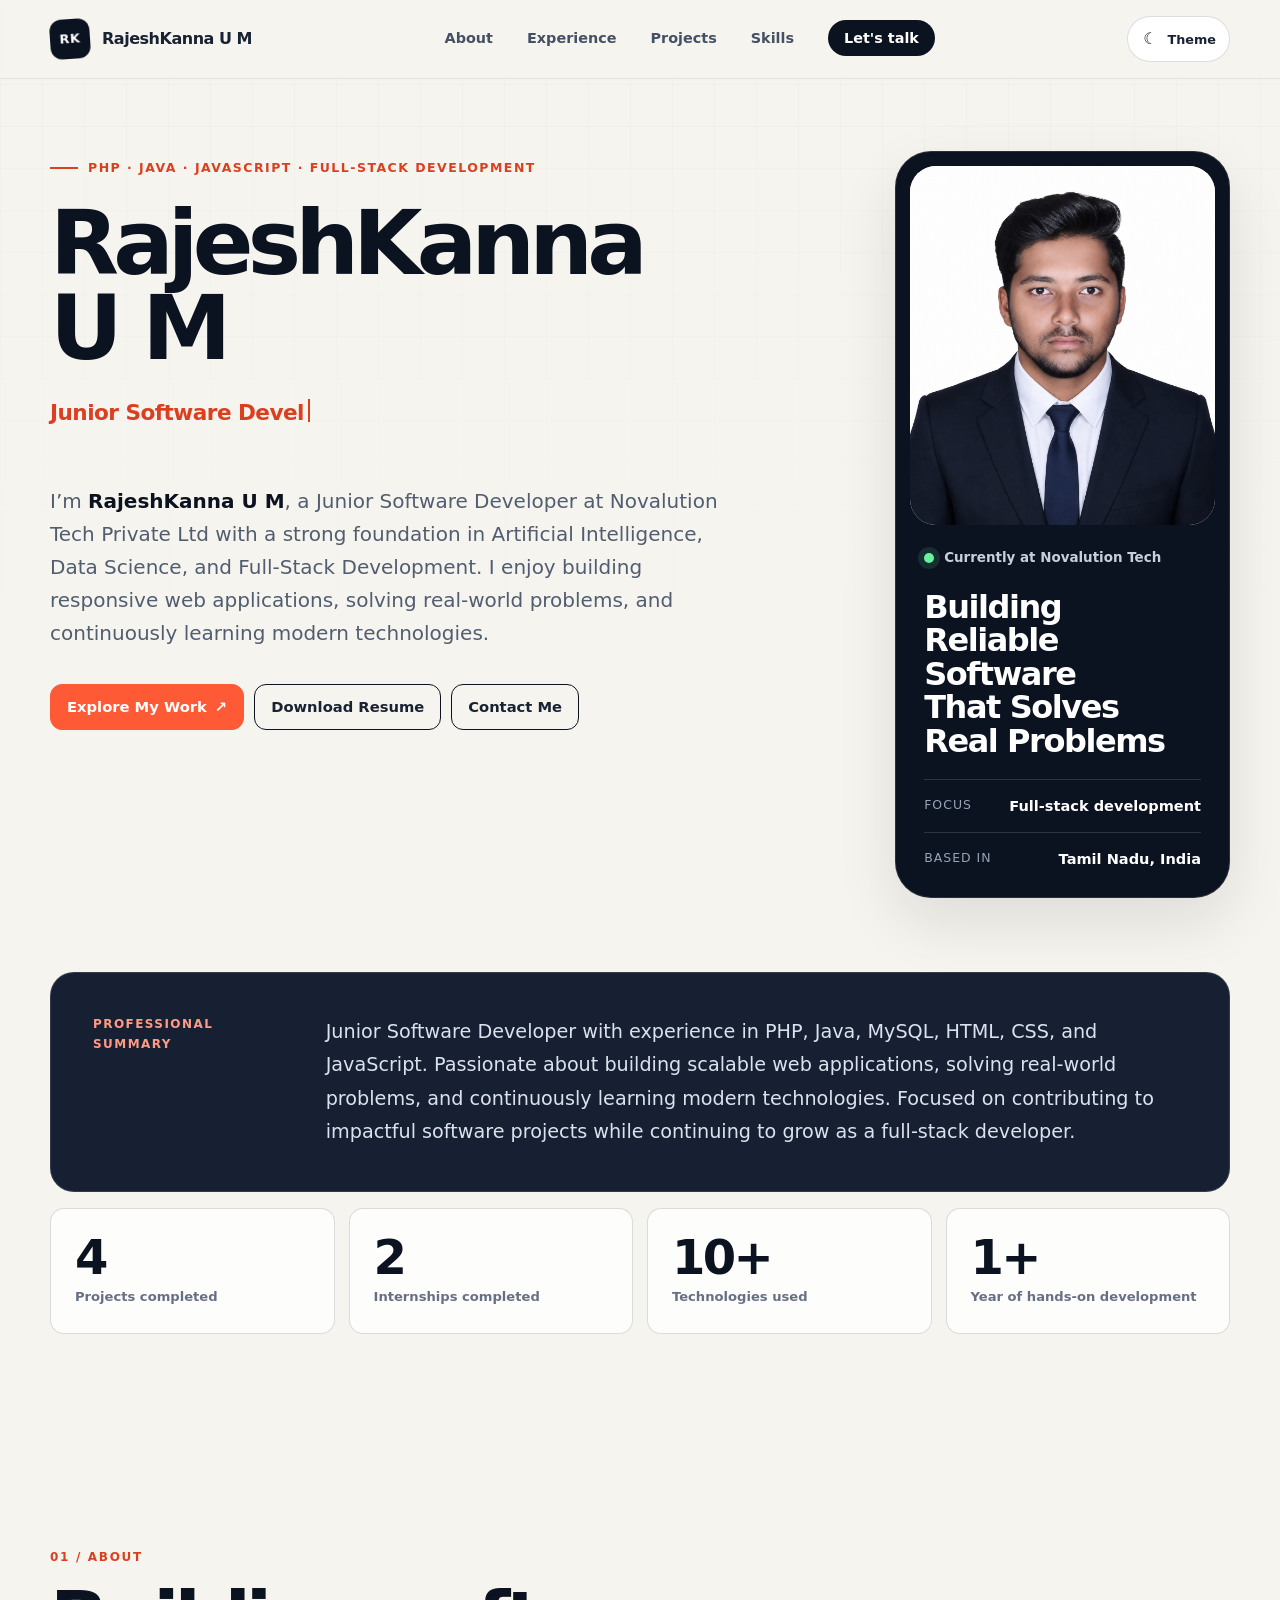
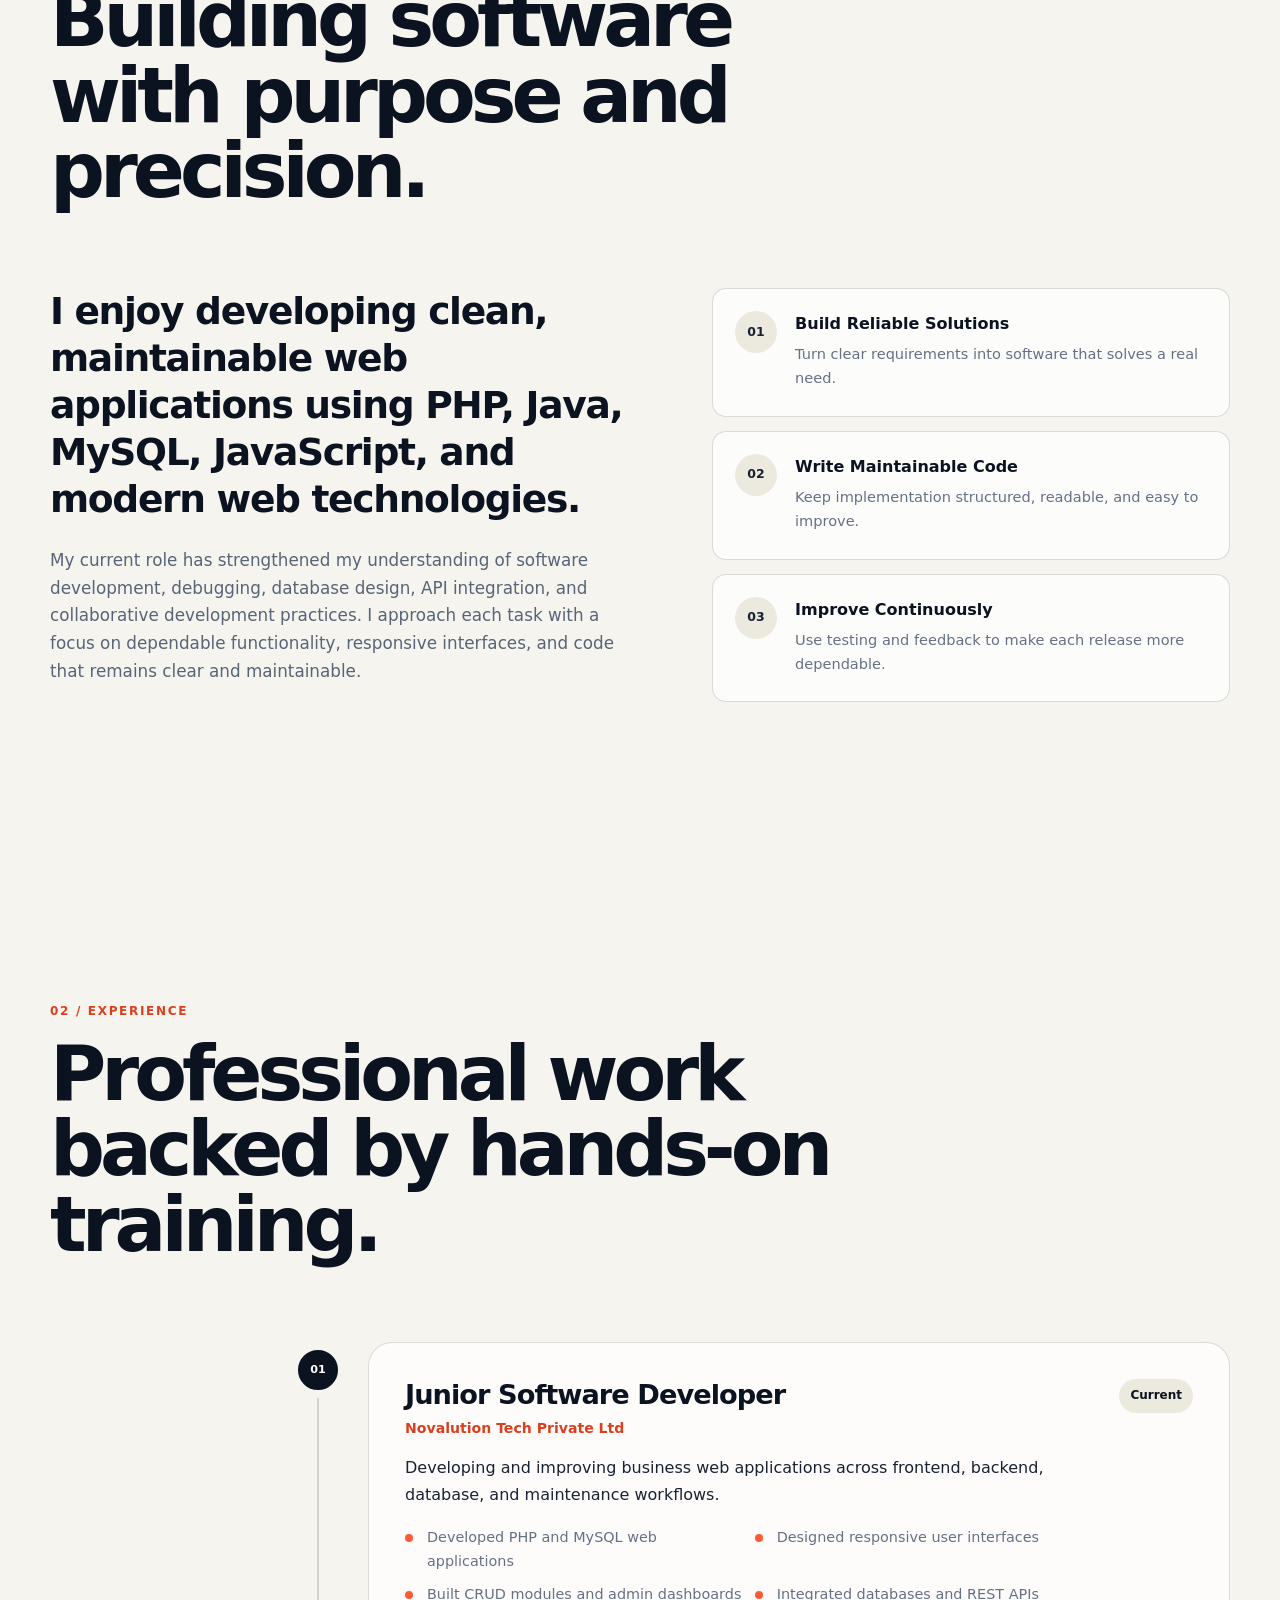
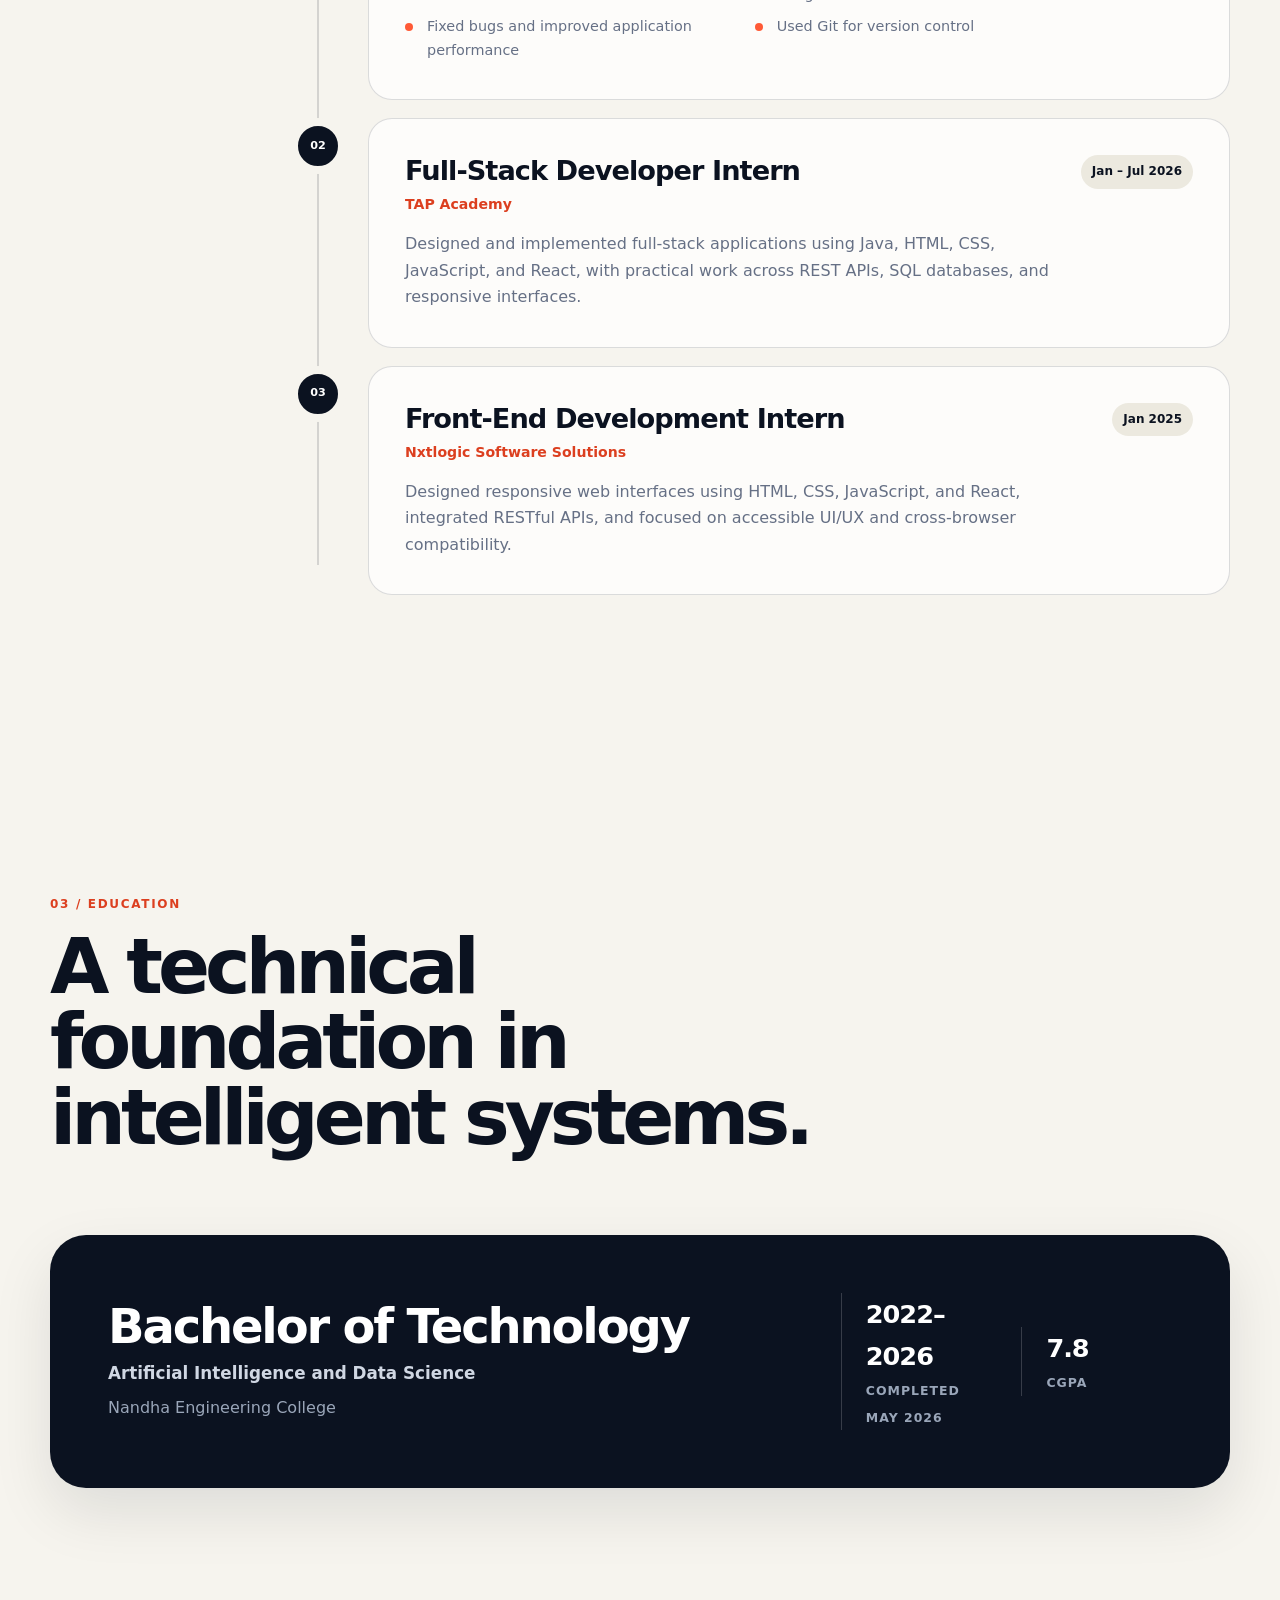
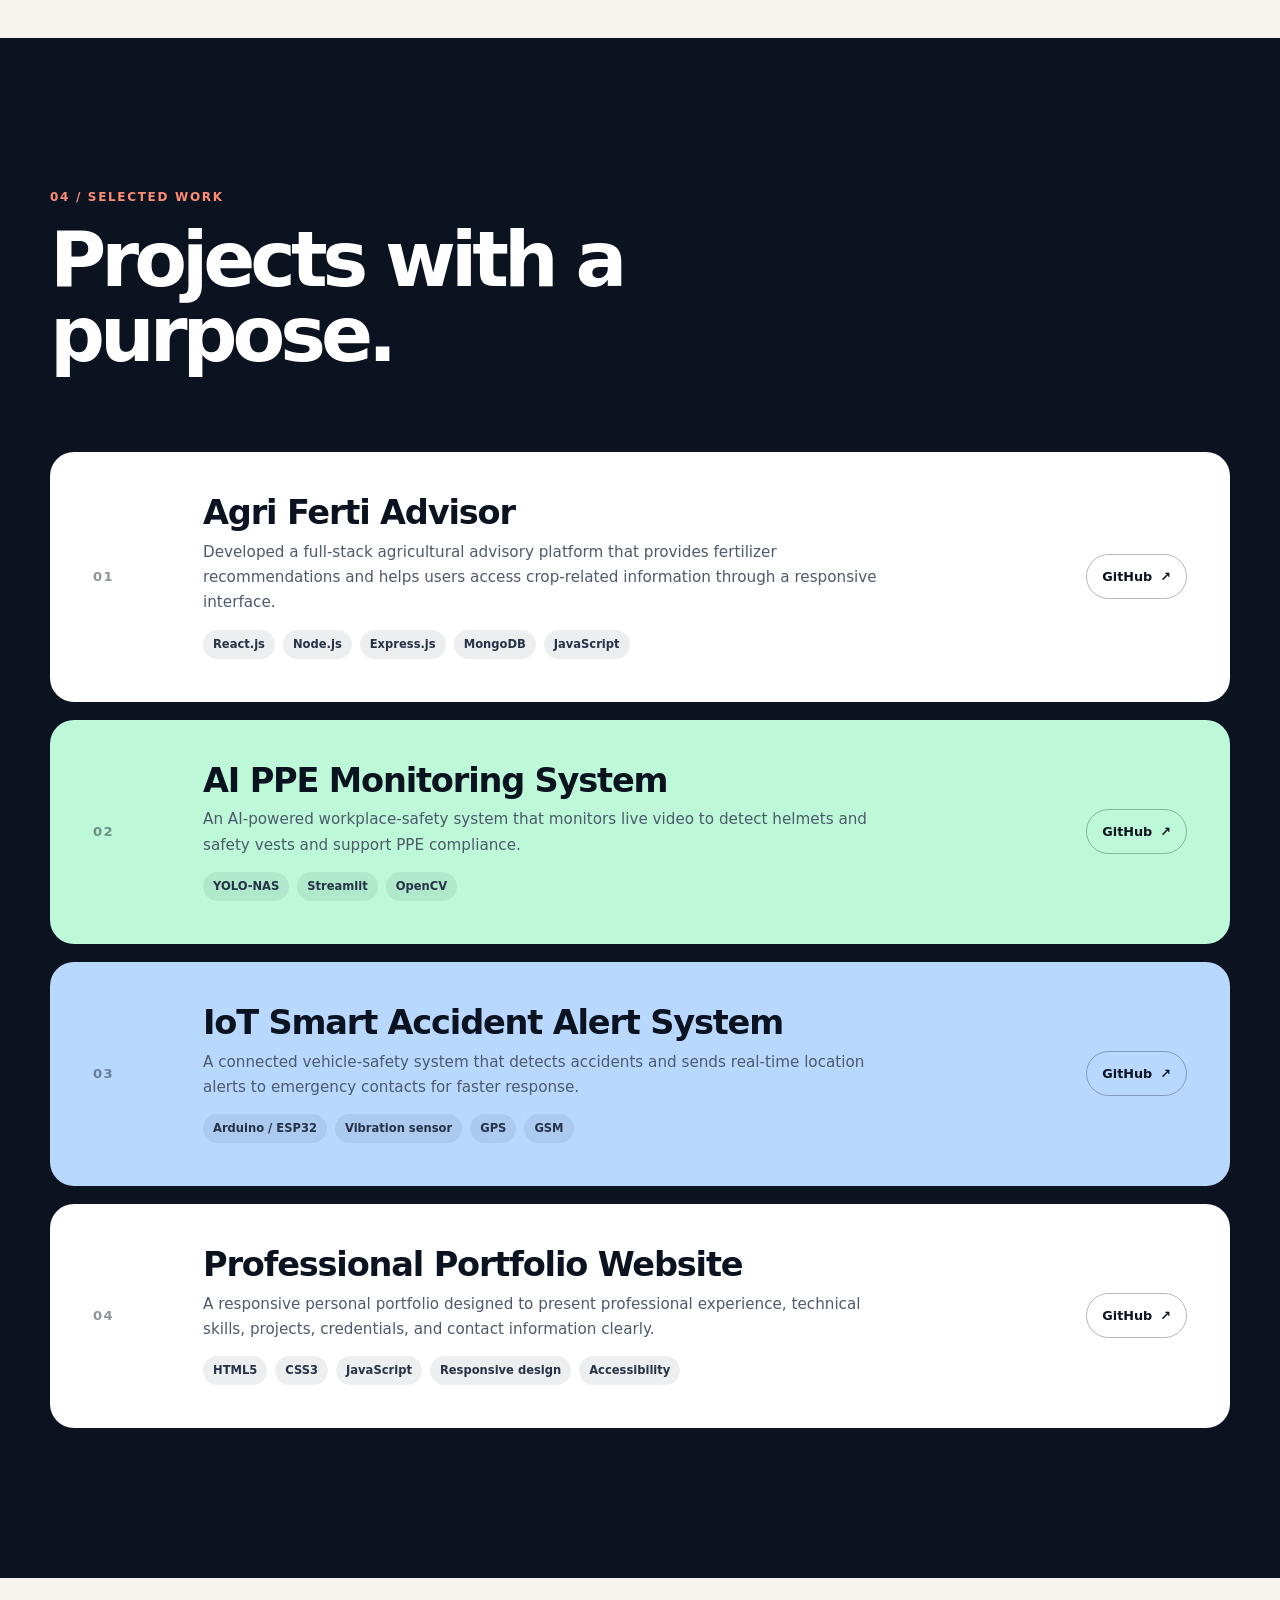
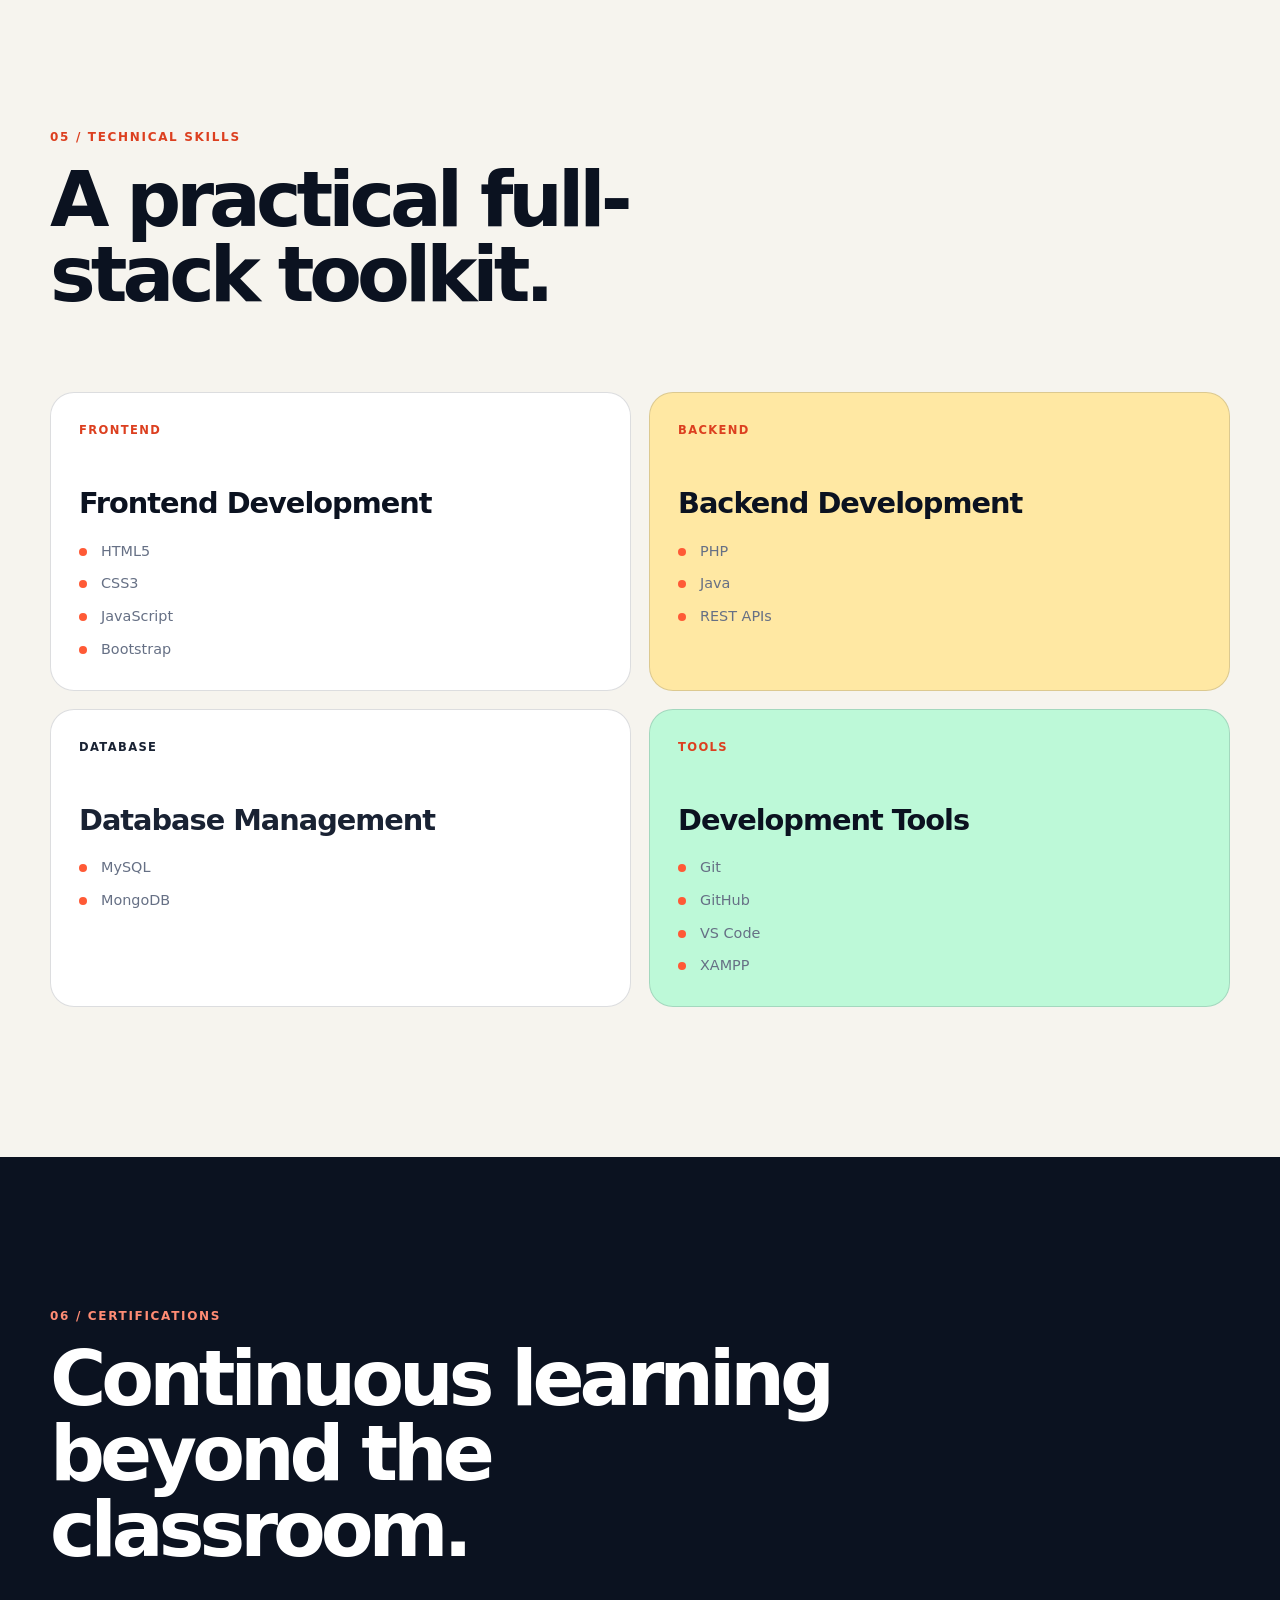
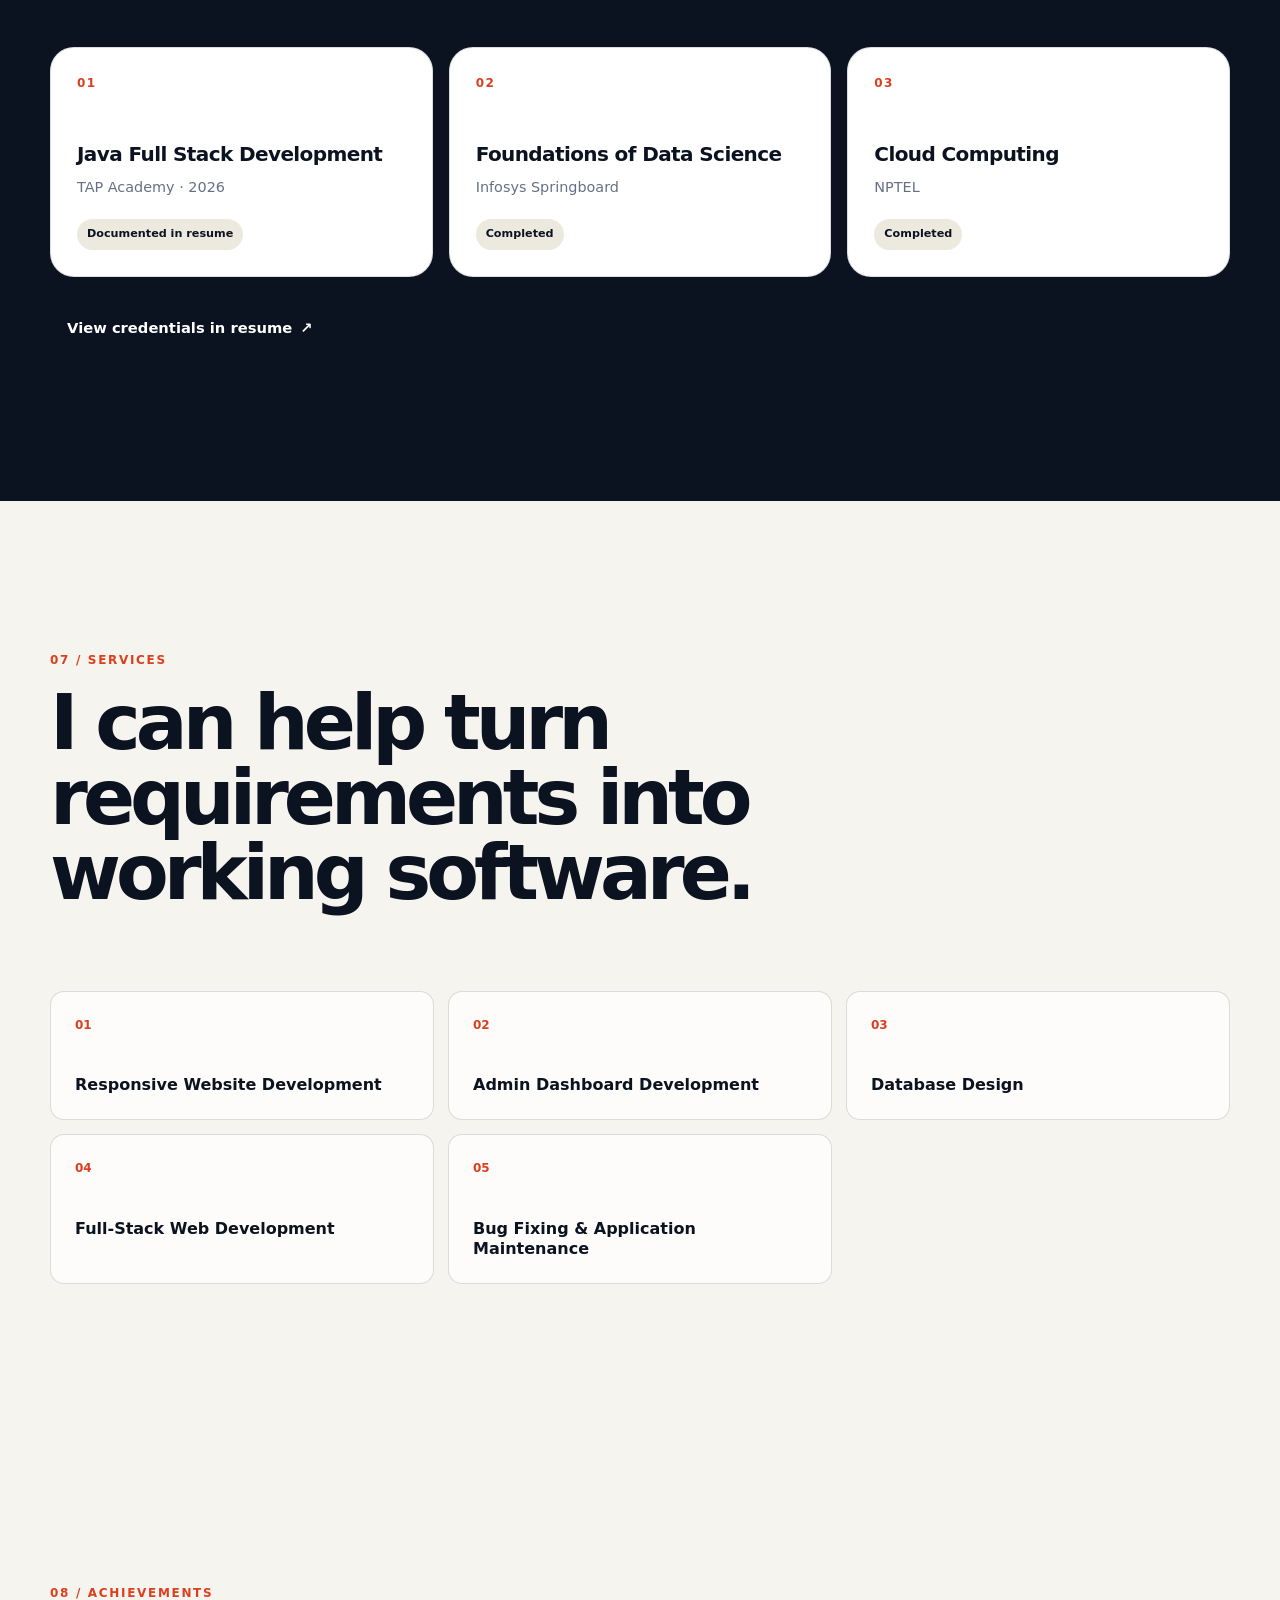
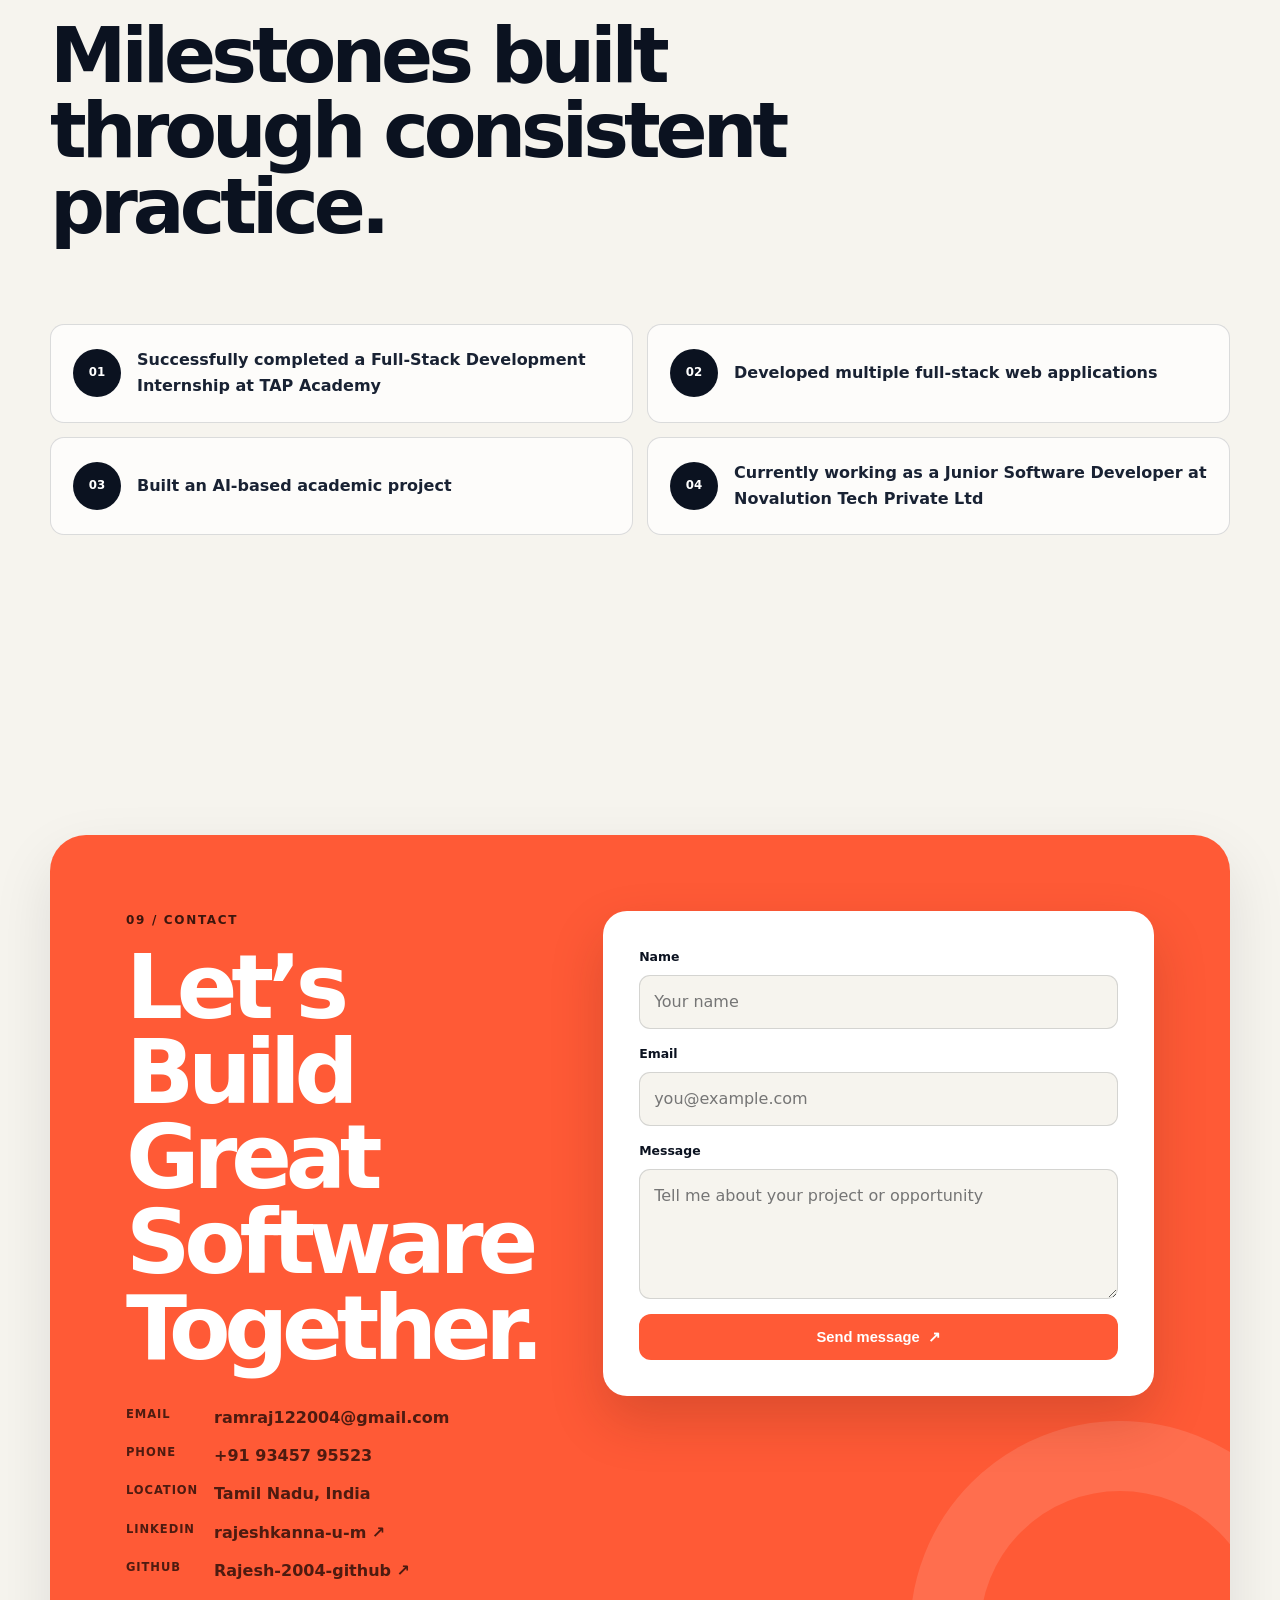
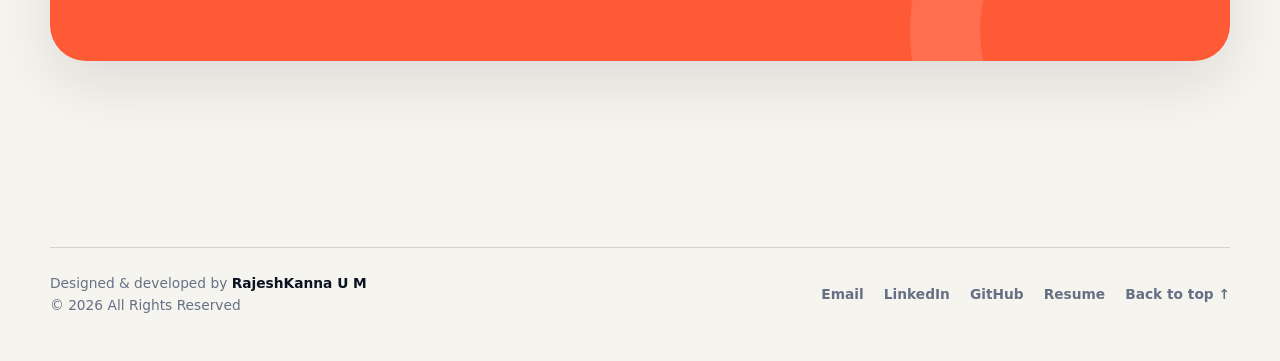
==== index.html @ 01755f33 "Initial portfolio website" ====
<!DOCTYPE html>
<html lang="en">
<head>
  <meta charset="UTF-8">
  <meta name="viewport" content="width=device-width, initial-scale=1.0">
  <meta name="description" content="Portfolio of RajeshKanna U M, a Junior Software Developer building scalable web applications with PHP, Java, MySQL, and JavaScript.">
  <meta name="theme-color" content="#0b1220">
  <meta name="author" content="RajeshKanna U M">
  <meta name="robots" content="index, follow">
  <meta name="keywords" content="RajeshKanna U M, junior software developer, Java full-stack developer, AI and Data Science, web developer, portfolio, Tamil Nadu">
  <meta property="og:type" content="website">
  <meta property="og:title" content="RajeshKanna U M | Junior Software Developer">
  <meta property="og:description" content="Junior Software Developer building scalable, reliable, and user-friendly web applications.">
  <meta property="og:locale" content="en_IN">
  <meta name="twitter:card" content="summary">
  <meta name="twitter:title" content="RajeshKanna U M | Junior Software Developer">
  <meta name="twitter:description" content="Junior Software Developer building scalable, reliable, and user-friendly web applications.">
  <title>RajeshKanna U M | Junior Software Developer</title>
  <link rel="icon" type="image/png" href="assets/profile.png">
  <script src="assets/js/theme.js"></script>
  <script type="application/ld+json">
    {
      "@context": "https://schema.org",
      "@type": "Person",
      "name": "RajeshKanna U M",
      "jobTitle": "Junior Software Developer",
      "email": "mailto:ramraj122004@gmail.com",
      "telephone": "+91-93457-95523",
      "address": {
        "@type": "PostalAddress",
        "addressRegion": "Tamil Nadu",
        "addressCountry": "IN"
      },
      "alumniOf": {
        "@type": "CollegeOrUniversity",
        "name": "Nandha Engineering College"
      },
      "worksFor": {
        "@type": "Organization",
        "name": "Novalution Tech Private Ltd"
      },
      "sameAs": [
        "https://www.linkedin.com/in/rajeshkanna-u-m",
        "https://github.com/Rajesh-2004-github"
      ],
      "knowsAbout": ["Java", "PHP", "HTML", "CSS", "JavaScript", "Bootstrap", "REST APIs", "SQL", "MySQL", "MongoDB", "Git", "Full-Stack Development"]
    }
  </script>
  <link rel="stylesheet" href="assets/css/style.css">
</head>
<body class="loading">
  <a class="skip-link" href="#main-content">Skip to main content</a>

  <div class="site-loader" id="site-loader" aria-hidden="true">
    <div class="loader-inner">
      <span class="loader-mark">RK</span>
      <span class="loader-text">Loading portfolio</span>
    </div>
  </div>

  <header class="site-header">
    <nav class="nav shell" aria-label="Primary navigation">
      <a class="brand" href="#home" aria-label="RajeshKanna U M - home">
        <span class="brand-mark" aria-hidden="true">RK</span>
        <span class="brand-name">RajeshKanna U M</span>
      </a>
      <ul class="nav-links">
        <li><a href="#about">About</a></li>
        <li><a href="#experience">Experience</a></li>
        <li><a href="#projects">Projects</a></li>
        <li><a href="#skills">Skills</a></li>
        <li><a class="nav-cta" href="#contact">Let's talk</a></li>
      </ul>
      <div class="nav-tools">
        <button class="theme-toggle" id="theme-toggle" type="button" aria-label="Switch color theme" aria-pressed="false">
          <span class="theme-icon" aria-hidden="true">☾</span>
          <span class="theme-label">Theme</span>
        </button>
        <details class="mobile-menu">
          <summary><span class="menu-icon" aria-hidden="true"></span> Menu</summary>
          <ul class="mobile-links">
            <li><a href="#about">About</a></li>
            <li><a href="#experience">Experience</a></li>
            <li><a href="#education">Education</a></li>
            <li><a href="#projects">Projects</a></li>
            <li><a href="#skills">Skills</a></li>
            <li><a href="#certifications">Certifications</a></li>
            <li><a href="#contact">Contact</a></li>
          </ul>
        </details>
      </div>
    </nav>
  </header>

  <main id="main-content">
    <section class="hero" id="home" aria-labelledby="hero-title">
      <div class="hero-grid shell reveal">
        <div>
          <p class="eyebrow">PHP · Java · JavaScript · Full-Stack Development</p>
          <h1 id="hero-title">RajeshKanna U M</h1>
          <p class="role-line" aria-label="Professional headline">
            <span id="typing-text">Junior Software Developer | Building Scalable Web Applications</span><span class="typing-cursor" aria-hidden="true"></span>
          </p>
          <p class="hero-intro">
            I’m <strong>RajeshKanna U M</strong>, a Junior Software Developer at Novalution Tech Private Ltd with a
            strong foundation in Artificial Intelligence, Data Science, and Full-Stack Development. I enjoy building
            responsive web applications, solving real-world problems, and continuously learning modern technologies.
          </p>
          <div class="button-row">
            <a class="button button-primary" href="#projects">Explore My Work <span class="arrow" aria-hidden="true">↗</span></a>
            <a class="button button-secondary" href="assets/rajeshkanna-resume.pdf" download="RajeshKanna-UM-Resume.pdf">Download Resume</a>
            <a class="button button-secondary" href="#contact">Contact Me</a>
          </div>
        </div>

        <aside class="hero-card" aria-label="Current profile summary">
          <div class="hero-photo">
            <img src="assets/profile.png" alt="Professional portrait of RajeshKanna U M" width="1128" height="1371">
          </div>
          <div class="hero-card-body">
            <div class="status"><span class="status-dot" aria-hidden="true"></span> Currently at Novalution Tech</div>
            <h2 class="hero-card-title">Building Reliable Software<br>That Solves Real Problems</h2>
            <dl class="fact-list">
              <div class="fact">
                <dt>Focus</dt>
                <dd>Full-stack development</dd>
              </div>
              <div class="fact">
                <dt>Based in</dt>
                <dd>Tamil Nadu, India</dd>
              </div>
            </dl>
          </div>
        </aside>
      </div>

      <aside class="professional-summary shell reveal" aria-label="Professional summary">
        <span class="professional-summary-label">Professional summary</span>
        <p>Junior Software Developer with experience in PHP, Java, MySQL, HTML, CSS, and JavaScript. Passionate about building scalable web applications, solving real-world problems, and continuously learning modern technologies. Focused on contributing to impactful software projects while continuing to grow as a full-stack developer.</p>
      </aside>

      <div class="stats-grid shell" aria-label="Portfolio statistics">
        <div class="stat-card reveal"><strong class="stat-value">4</strong><span class="stat-label">Projects completed</span></div>
        <div class="stat-card reveal"><strong class="stat-value">2</strong><span class="stat-label">Internships completed</span></div>
        <div class="stat-card reveal"><strong class="stat-value">10+</strong><span class="stat-label">Technologies used</span></div>
        <div class="stat-card reveal"><strong class="stat-value">1+</strong><span class="stat-label">Year of hands-on development</span></div>
      </div>
    </section>

    <section class="section reveal" id="about" aria-labelledby="about-title">
      <div class="shell">
        <div class="section-heading">
          <div>
            <p class="section-label">01 / About</p>
            <h2 class="section-title" id="about-title">Building software with purpose and precision.</h2>
          </div>
        </div>

        <div class="about-grid">
          <div>
            <p class="about-lead">I enjoy developing clean, maintainable web applications using PHP, Java, MySQL, JavaScript, and modern web technologies.</p>
            <p class="about-copy">
              My current role has strengthened my understanding of software development, debugging, database design,
              API integration, and collaborative development practices. I approach each task with a focus on dependable
              functionality, responsive interfaces, and code that remains clear and maintainable.
            </p>
          </div>

          <div class="principles" aria-label="Working principles">
            <article class="principle">
              <span class="principle-index" aria-hidden="true">01</span>
              <div>
                <h3>Build Reliable Solutions</h3>
                <p>Turn clear requirements into software that solves a real need.</p>
              </div>
            </article>
            <article class="principle">
              <span class="principle-index" aria-hidden="true">02</span>
              <div>
                <h3>Write Maintainable Code</h3>
                <p>Keep implementation structured, readable, and easy to improve.</p>
              </div>
            </article>
            <article class="principle">
              <span class="principle-index" aria-hidden="true">03</span>
              <div>
                <h3>Improve Continuously</h3>
                <p>Use testing and feedback to make each release more dependable.</p>
              </div>
            </article>
          </div>
        </div>
      </div>
    </section>

    <section class="section reveal" id="experience" aria-labelledby="experience-title">
      <div class="shell">
        <div class="section-heading">
          <div>
            <p class="section-label">02 / Experience</p>
            <h2 class="section-title" id="experience-title">Professional work backed by hands-on training.</h2>
          </div>
        </div>

        <div class="timeline">
          <article class="timeline-item">
            <span class="timeline-marker" aria-hidden="true">01</span>
            <div class="timeline-card">
              <div>
                <h3>Junior Software Developer</h3>
                <p class="timeline-place">Novalution Tech Private Ltd</p>
                <p>Developing and improving business web applications across frontend, backend, database, and maintenance workflows.</p>
                <ul class="experience-points">
                  <li>Developed PHP and MySQL web applications</li>
                  <li>Designed responsive user interfaces</li>
                  <li>Built CRUD modules and admin dashboards</li>
                  <li>Integrated databases and REST APIs</li>
                  <li>Fixed bugs and improved application performance</li>
                  <li>Used Git for version control</li>
                </ul>
              </div>
              <span class="timeline-date">Current</span>
            </div>
          </article>

          <article class="timeline-item">
            <span class="timeline-marker" aria-hidden="true">02</span>
            <div class="timeline-card">
              <div>
                <h3>Full-Stack Developer Intern</h3>
                <p class="timeline-place">TAP Academy</p>
                <p>Designed and implemented full-stack applications using Java, HTML, CSS, JavaScript, and React, with practical work across REST APIs, SQL databases, and responsive interfaces.</p>
              </div>
              <span class="timeline-date">Jan – Jul 2026</span>
            </div>
          </article>

          <article class="timeline-item">
            <span class="timeline-marker" aria-hidden="true">03</span>
            <div class="timeline-card">
              <div>
                <h3>Front-End Development Intern</h3>
                <p class="timeline-place">Nxtlogic Software Solutions</p>
                <p>Designed responsive web interfaces using HTML, CSS, JavaScript, and React, integrated RESTful APIs, and focused on accessible UI/UX and cross-browser compatibility.</p>
              </div>
              <span class="timeline-date">Jan 2025</span>
            </div>
          </article>
        </div>
      </div>
    </section>

    <section class="section reveal" id="education" aria-labelledby="education-title">
      <div class="shell">
        <div class="section-heading">
          <div>
            <p class="section-label">03 / Education</p>
            <h2 class="section-title" id="education-title">A technical foundation in intelligent systems.</h2>
          </div>
        </div>

        <article class="education-card">
          <div class="education-main">
            <h3>Bachelor of Technology</h3>
            <p class="education-field">Artificial Intelligence and Data Science</p>
            <p class="education-place">Nandha Engineering College</p>
          </div>
          <div class="education-metric">
            <strong>2022–2026</strong>
            <span>Completed May 2026</span>
          </div>
          <div class="education-metric">
            <strong>7.8</strong>
            <span>CGPA</span>
          </div>
        </article>
      </div>
    </section>

    <section class="section section-dark reveal" id="projects" aria-labelledby="projects-title">
      <div class="shell">
        <div class="section-heading">
          <div>
            <p class="section-label">04 / Selected work</p>
            <h2 class="section-title" id="projects-title">Projects with a purpose.</h2>
          </div>
        </div>

        <div class="project-list">
          <article class="project">
            <span class="project-number">01</span>
            <div class="project-content">
              <h3>Agri Ferti Advisor</h3>
              <p>Developed a full-stack agricultural advisory platform that provides fertilizer recommendations and helps users access crop-related information through a responsive interface.</p>
              <ul class="tags" aria-label="Technologies used">
                <li class="tag">React.js</li>
                <li class="tag">Node.js</li>
                <li class="tag">Express.js</li>
                <li class="tag">MongoDB</li>
                <li class="tag">JavaScript</li>
              </ul>
            </div>
            <a class="project-link" href="https://github.com/Rajesh-2004-github?tab=repositories" target="_blank" rel="noopener noreferrer" aria-label="Browse GitHub repositories for Agri Ferti Advisor">GitHub <span aria-hidden="true">↗</span></a>
          </article>

          <article class="project">
            <span class="project-number">02</span>
            <div class="project-content">
              <h3>AI PPE Monitoring System</h3>
              <p>An AI-powered workplace-safety system that monitors live video to detect helmets and safety vests and support PPE compliance.</p>
              <ul class="tags" aria-label="Technologies used">
                <li class="tag">YOLO-NAS</li>
                <li class="tag">Streamlit</li>
                <li class="tag">OpenCV</li>
              </ul>
            </div>
            <a class="project-link" href="https://github.com/Rajesh-2004-github?tab=repositories" target="_blank" rel="noopener noreferrer" aria-label="Browse GitHub repositories for AI PPE Monitoring System">GitHub <span aria-hidden="true">↗</span></a>
          </article>

          <article class="project">
            <span class="project-number">03</span>
            <div class="project-content">
              <h3>IoT Smart Accident Alert System</h3>
              <p>A connected vehicle-safety system that detects accidents and sends real-time location alerts to emergency contacts for faster response.</p>
              <ul class="tags" aria-label="Technologies used">
                <li class="tag">Arduino / ESP32</li>
                <li class="tag">Vibration sensor</li>
                <li class="tag">GPS</li>
                <li class="tag">GSM</li>
              </ul>
            </div>
            <a class="project-link" href="https://github.com/Rajesh-2004-github?tab=repositories" target="_blank" rel="noopener noreferrer" aria-label="Browse GitHub repositories for IoT Smart Accident Alert System">GitHub <span aria-hidden="true">↗</span></a>
          </article>

          <article class="project">
            <span class="project-number">04</span>
            <div class="project-content">
              <h3>Professional Portfolio Website</h3>
              <p>A responsive personal portfolio designed to present professional experience, technical skills, projects, credentials, and contact information clearly.</p>
              <ul class="tags" aria-label="Technologies used">
                <li class="tag">HTML5</li>
                <li class="tag">CSS3</li>
                <li class="tag">JavaScript</li>
                <li class="tag">Responsive design</li>
                <li class="tag">Accessibility</li>
              </ul>
            </div>
            <a class="project-link" href="https://github.com/Rajesh-2004-github?tab=repositories" target="_blank" rel="noopener noreferrer" aria-label="Browse GitHub repositories for Professional Portfolio Website">GitHub <span aria-hidden="true">↗</span></a>
          </article>

        </div>
      </div>
    </section>

    <section class="section reveal" id="skills" aria-labelledby="skills-title">
      <div class="shell">
        <div class="section-heading">
          <div>
            <p class="section-label">05 / Technical skills</p>
            <h2 class="section-title" id="skills-title">A practical full-stack toolkit.</h2>
          </div>
        </div>

        <div class="skills-grid">
          <article class="skill-card">
            <span class="skill-kicker">Frontend</span>
            <div>
              <h3>Frontend Development</h3>
              <ul class="check-list">
                <li>HTML5</li>
                <li>CSS3</li>
                <li>JavaScript</li>
                <li>Bootstrap</li>
              </ul>
            </div>
          </article>
          <article class="skill-card">
            <span class="skill-kicker">Backend</span>
            <div>
              <h3>Backend Development</h3>
              <ul class="check-list">
                <li>PHP</li>
                <li>Java</li>
                <li>REST APIs</li>
              </ul>
            </div>
          </article>
          <article class="skill-card">
            <span class="skill-kicker">Database</span>
            <div>
              <h3>Database Management</h3>
              <ul class="check-list">
                <li>MySQL</li>
                <li>MongoDB</li>
              </ul>
            </div>
          </article>
          <article class="skill-card">
            <span class="skill-kicker">Tools</span>
            <div>
              <h3>Development Tools</h3>
              <ul class="check-list">
                <li>Git</li>
                <li>GitHub</li>
                <li>VS Code</li>
                <li>XAMPP</li>
              </ul>
            </div>
          </article>
        </div>
      </div>
    </section>

    <section class="section section-dark reveal" id="certifications" aria-labelledby="certifications-title">
      <div class="shell">
        <div class="section-heading">
          <div>
            <p class="section-label">06 / Certifications</p>
            <h2 class="section-title" id="certifications-title">Continuous learning beyond the classroom.</h2>
          </div>
        </div>

        <div class="collection-grid">
          <article class="collection-card">
            <span class="collection-index">01</span>
            <div>
              <h3>Java Full Stack Development</h3>
              <p>TAP Academy · 2026</p>
              <span class="credential-note">Documented in resume</span>
            </div>
          </article>
          <article class="collection-card">
            <span class="collection-index">02</span>
            <div>
              <h3>Foundations of Data Science</h3>
              <p>Infosys Springboard</p>
              <span class="credential-note">Completed</span>
            </div>
          </article>
          <article class="collection-card">
            <span class="collection-index">03</span>
            <div>
              <h3>Cloud Computing</h3>
              <p>NPTEL</p>
              <span class="credential-note">Completed</span>
            </div>
          </article>
        </div>
        <div class="section-actions">
          <a class="button button-secondary" href="assets/rajeshkanna-resume.pdf" target="_blank" rel="noopener noreferrer">View credentials in resume <span class="arrow" aria-hidden="true">↗</span></a>
        </div>
      </div>
    </section>

    <section class="section reveal" id="services" aria-labelledby="services-title">
      <div class="shell">
        <div class="section-heading">
          <div>
            <p class="section-label">07 / Services</p>
            <h2 class="section-title" id="services-title">I can help turn requirements into working software.</h2>
          </div>
        </div>

        <div class="services-grid">
          <article class="service-card"><span>01</span><h3>Responsive Website Development</h3></article>
          <article class="service-card"><span>02</span><h3>Admin Dashboard Development</h3></article>
          <article class="service-card"><span>03</span><h3>Database Design</h3></article>
          <article class="service-card"><span>04</span><h3>Full-Stack Web Development</h3></article>
          <article class="service-card"><span>05</span><h3>Bug Fixing &amp; Application Maintenance</h3></article>
        </div>
      </div>
    </section>

    <section class="section reveal" id="achievements" aria-labelledby="achievements-title">
      <div class="shell">
        <div class="section-heading">
          <div>
            <p class="section-label">08 / Achievements</p>
            <h2 class="section-title" id="achievements-title">Milestones built through consistent practice.</h2>
          </div>
        </div>

        <ul class="achievement-list">
          <li><span class="achievement-number">01</span><span>Successfully completed a Full-Stack Development Internship at TAP Academy</span></li>
          <li><span class="achievement-number">02</span><span>Developed multiple full-stack web applications</span></li>
          <li><span class="achievement-number">03</span><span>Built an AI-based academic project</span></li>
          <li><span class="achievement-number">04</span><span>Currently working as a Junior Software Developer at Novalution Tech Private Ltd</span></li>
        </ul>
      </div>
    </section>

    <section class="section reveal" id="contact" aria-labelledby="contact-title">
      <div class="shell">
        <div class="contact-card">
          <div class="contact-grid">
            <div>
              <p class="section-label">09 / Contact</p>
              <h2 class="contact-title" id="contact-title">Let’s Build Great Software Together.</h2>
              <ul class="contact-info-list">
                <li><a href="mailto:ramraj122004@gmail.com"><strong>Email</strong><span>ramraj122004@gmail.com</span></a></li>
                <li><a href="tel:+919345795523"><strong>Phone</strong><span>+91 93457 95523</span></a></li>
                <li><span><strong>Location</strong><span>Tamil Nadu, India</span></span></li>
                <li><a href="https://www.linkedin.com/in/rajeshkanna-u-m" target="_blank" rel="noopener noreferrer"><strong>LinkedIn</strong><span>rajeshkanna-u-m ↗</span></a></li>
                <li><a href="https://github.com/Rajesh-2004-github?tab=repositories" target="_blank" rel="noopener noreferrer"><strong>GitHub</strong><span>Rajesh-2004-github ↗</span></a></li>
              </ul>
            </div>

            <form class="contact-form" id="contact-form" action="contact.php" method="post">
              <div class="form-field">
                <label for="contact-name">Name</label>
                <input id="contact-name" name="name" type="text" autocomplete="name" required maxlength="100" placeholder="Your name">
              </div>
              <div class="form-field">
                <label for="contact-email">Email</label>
                <input id="contact-email" name="email" type="email" autocomplete="email" required maxlength="160" placeholder="you@example.com">
              </div>
              <div class="form-field">
                <label for="contact-message">Message</label>
                <textarea id="contact-message" name="message" required maxlength="3000" placeholder="Tell me about your project or opportunity"></textarea>
              </div>
              <div class="honeypot" aria-hidden="true">
                <label for="company-website">Company website</label>
                <input id="company-website" name="website" type="text" tabindex="-1" autocomplete="off">
              </div>
              <button class="button button-primary" type="submit">Send message <span class="arrow" aria-hidden="true">↗</span></button>
              <p class="form-status" id="form-status" aria-live="polite"></p>
            </form>
          </div>
        </div>
      </div>
    </section>
  </main>

  <footer class="site-footer">
    <div class="footer-inner shell">
      <span class="footer-credit">Designed &amp; developed by <strong>RajeshKanna U M</strong><br>© <span id="year">2026</span> All Rights Reserved</span>
      <div class="footer-links">
        <a href="mailto:ramraj122004@gmail.com">Email</a>
        <a href="https://www.linkedin.com/in/rajeshkanna-u-m" target="_blank" rel="noopener noreferrer">LinkedIn</a>
        <a href="https://github.com/Rajesh-2004-github?tab=repositories" target="_blank" rel="noopener noreferrer">GitHub</a>
        <a href="assets/rajeshkanna-resume.pdf" download="RajeshKanna-UM-Resume.pdf">Resume</a>
        <a href="#home">Back to top ↑</a>
      </div>
    </div>
  </footer>

  <script src="assets/js/script.js"></script>
</body>
</html>
---- assets/css/style.css ----
:root {
  --ink: #0b1220;
  --ink-soft: #172033;
  --paper: #f6f4ee;
  --paper-deep: #ece9df;
  --white: #ffffff;
  --text: #192233;
  --muted: #667085;
  --line: rgba(11, 18, 32, 0.14);
  --accent: #ff5a36;
  --accent-dark: #dc3f1f;
  --mint: #bdf9d8;
  --blue: #b9d8ff;
  --yellow: #ffe8a3;
  --shadow: 0 24px 60px rgba(11, 18, 32, 0.10);
  --radius-sm: 14px;
  --radius-md: 24px;
  --radius-lg: 36px;
  --max-width: 1180px;
}

*,
*::before,
*::after {
  box-sizing: border-box;
}

html {
  scroll-behavior: smooth;
}

body {
  margin: 0;
  color: var(--text);
  background: var(--paper);
  font-family: Inter, ui-sans-serif, system-ui, -apple-system, BlinkMacSystemFont, "Segoe UI", sans-serif;
  font-size: 16px;
  line-height: 1.65;
  -webkit-font-smoothing: antialiased;
}

body::before {
  position: fixed;
  inset: 0;
  z-index: -2;
  content: "";
  pointer-events: none;
  background-image: linear-gradient(rgba(11, 18, 32, 0.025) 1px, transparent 1px),
    linear-gradient(90deg, rgba(11, 18, 32, 0.025) 1px, transparent 1px);
  background-size: 42px 42px;
  mask-image: linear-gradient(to bottom, black, transparent 72%);
}

a {
  color: inherit;
  text-decoration: none;
}

button,
a {
  -webkit-tap-highlight-color: transparent;
}

:focus-visible {
  outline: 3px solid var(--accent);
  outline-offset: 4px;
}

.skip-link {
  position: fixed;
  top: 12px;
  left: 12px;
  z-index: 100;
  padding: 10px 16px;
  color: var(--white);
  background: var(--ink);
  border-radius: 999px;
  transform: translateY(-160%);
  transition: transform 180ms ease;
}

.skip-link:focus {
  transform: translateY(0);
}

.shell {
  width: min(calc(100% - 40px), var(--max-width));
  margin-inline: auto;
}

.site-header {
  position: sticky;
  top: 0;
  z-index: 50;
  padding: 16px 0;
  background: rgba(246, 244, 238, 0.86);
  border-bottom: 1px solid rgba(11, 18, 32, 0.08);
  backdrop-filter: blur(18px);
}

.nav {
  display: flex;
  align-items: center;
  justify-content: space-between;
  gap: 24px;
}

.brand {
  display: inline-flex;
  align-items: center;
  gap: 12px;
  font-weight: 800;
  letter-spacing: -0.03em;
}

.brand-mark {
  display: grid;
  width: 40px;
  height: 40px;
  color: var(--white);
  background: var(--ink);
  border-radius: 12px;
  place-items: center;
  font-size: 0.8rem;
  letter-spacing: 0.04em;
  transform: rotate(-4deg);
}

.nav-links {
  display: flex;
  align-items: center;
  gap: clamp(16px, 3vw, 34px);
  margin: 0;
  padding: 0;
  list-style: none;
  color: #455064;
  font-size: 0.9rem;
  font-weight: 650;
}

.nav-links a {
  position: relative;
}

.nav-links a::after {
  position: absolute;
  right: 0;
  bottom: -5px;
  left: 0;
  height: 2px;
  content: "";
  background: var(--accent);
  transform: scaleX(0);
  transform-origin: right;
  transition: transform 180ms ease;
}

.nav-links a:hover::after,
.nav-links a:focus-visible::after {
  transform: scaleX(1);
  transform-origin: left;
}

.nav-cta {
  padding: 10px 16px;
  color: var(--white) !important;
  background: var(--ink);
  border-radius: 999px;
}

.nav-cta::after {
  display: none;
}

.mobile-menu {
  position: relative;
  display: none;
}

.mobile-menu summary {
  display: inline-flex;
  min-height: 42px;
  align-items: center;
  gap: 9px;
  padding: 9px 14px;
  color: var(--white);
  background: var(--ink);
  border-radius: 999px;
  cursor: pointer;
  font-size: 0.86rem;
  font-weight: 750;
  list-style: none;
}

.mobile-menu summary::-webkit-details-marker {
  display: none;
}

.menu-icon {
  position: relative;
  width: 16px;
  height: 12px;
  border-top: 2px solid currentColor;
  border-bottom: 2px solid currentColor;
}

.menu-icon::after {
  position: absolute;
  top: 4px;
  left: 0;
  width: 16px;
  height: 2px;
  content: "";
  background: currentColor;
}

.mobile-menu[open] .menu-icon {
  border-color: transparent;
}

.mobile-menu[open] .menu-icon::before,
.mobile-menu[open] .menu-icon::after {
  position: absolute;
  top: 4px;
  left: 0;
  width: 16px;
  height: 2px;
  content: "";
  background: currentColor;
  transform: rotate(45deg);
}

.mobile-menu[open] .menu-icon::after {
  transform: rotate(-45deg);
}

.mobile-links {
  position: absolute;
  top: calc(100% + 12px);
  right: 0;
  width: min(270px, calc(100vw - 28px));
  display: grid;
  gap: 5px;
  margin: 0;
  padding: 12px;
  background: var(--white);
  border: 1px solid var(--line);
  border-radius: 18px;
  box-shadow: var(--shadow);
  list-style: none;
}

.mobile-links a {
  display: block;
  padding: 11px 13px;
  border-radius: 10px;
  font-weight: 700;
}

.mobile-links a:hover,
.mobile-links a:focus-visible {
  background: var(--paper-deep);
}

.hero {
  min-height: calc(100vh - 73px);
  display: grid;
  align-items: center;
  padding: clamp(76px, 10vw, 130px) 0 80px;
  overflow: hidden;
}

.hero-grid {
  display: grid;
  grid-template-columns: minmax(0, 1.38fr) minmax(300px, 0.62fr);
  align-items: start;
  gap: clamp(42px, 8vw, 100px);
}

.eyebrow {
  display: inline-flex;
  align-items: center;
  gap: 10px;
  margin: 0 0 22px;
  color: var(--accent-dark);
  font-size: 0.78rem;
  font-weight: 800;
  letter-spacing: 0.12em;
  text-transform: uppercase;
}

.eyebrow::before {
  width: 28px;
  height: 2px;
  content: "";
  background: currentColor;
}

h1,
h2,
h3,
p {
  margin-top: 0;
}

h1 {
  max-width: 980px;
  margin-bottom: 28px;
  color: var(--ink);
  font-size: clamp(3.2rem, 7vw, 6.8rem);
  line-height: 0.95;
  letter-spacing: -0.065em;
  text-wrap: balance;
}

.hero-intro {
  max-width: 690px;
  margin-bottom: 34px;
  color: #515d70;
  font-size: clamp(1.06rem, 2vw, 1.25rem);
}

.hero-intro strong {
  color: var(--ink);
}

.button-row {
  display: flex;
  flex-wrap: wrap;
  gap: 10px;
}

.button {
  display: inline-flex;
  min-height: 46px;
  align-items: center;
  justify-content: center;
  gap: 8px;
  padding: 10px 16px;
  border: 1px solid var(--ink);
  border-radius: 12px;
  font-size: 0.92rem;
  font-weight: 750;
  transition: color 180ms ease, border-color 180ms ease, background 180ms ease, box-shadow 180ms ease, transform 180ms ease;
}

.button:hover {
  transform: translateY(-1px);
}

.button-primary {
  color: var(--white);
  background: var(--accent);
  border-color: var(--accent);
  box-shadow: none;
}

.button-primary:hover {
  background: var(--accent-dark);
  border-color: var(--accent-dark);
  box-shadow: 0 8px 20px rgba(255, 90, 54, 0.18);
}

.button-secondary {
  background: transparent;
}

.button-secondary:hover {
  background: var(--white);
}

.arrow {
  transition: transform 180ms ease;
}

a:hover .arrow {
  transform: translate(3px, -3px);
}

.hero-card {
  position: relative;
  padding: 28px;
  color: var(--white);
  background: var(--ink);
  border-radius: var(--radius-lg);
  box-shadow: var(--shadow);
  transform: rotate(2deg);
}

.hero-card::before {
  position: absolute;
  top: -16px;
  right: 32px;
  width: 72px;
  height: 34px;
  content: "";
  background: rgba(255, 232, 163, 0.88);
  transform: rotate(-7deg);
}

.status {
  display: flex;
  align-items: center;
  gap: 10px;
  margin-bottom: 52px;
  color: #c7cfdd;
  font-size: 0.84rem;
  font-weight: 650;
}

.status-dot {
  width: 10px;
  height: 10px;
  background: #67f39d;
  border-radius: 50%;
  box-shadow: 0 0 0 6px rgba(103, 243, 157, 0.12);
}

.hero-card-title {
  margin-bottom: 22px;
  color: var(--white);
  font-size: clamp(1.8rem, 3vw, 2.5rem);
  line-height: 1.05;
  letter-spacing: -0.045em;
}

.fact-list {
  display: grid;
  gap: 14px;
  margin: 0;
}

.fact {
  display: flex;
  align-items: center;
  justify-content: space-between;
  gap: 16px;
  padding-top: 14px;
  border-top: 1px solid rgba(255, 255, 255, 0.14);
}

.fact dt {
  color: #98a3b7;
  font-size: 0.78rem;
  text-transform: uppercase;
  letter-spacing: 0.08em;
}

.fact dd {
  margin: 0;
  text-align: right;
  font-size: 0.91rem;
  font-weight: 700;
}

section {
  scroll-margin-top: 96px;
}

.section {
  padding: clamp(88px, 12vw, 150px) 0;
}

.section-dark {
  color: var(--white);
  background: var(--ink);
}

.section-heading {
  display: grid;
  grid-template-columns: minmax(0, 0.7fr) minmax(300px, 0.3fr);
  align-items: end;
  gap: 40px;
  margin-bottom: clamp(48px, 7vw, 80px);
}

.section-label {
  margin-bottom: 14px;
  color: var(--accent-dark);
  font-size: 0.75rem;
  font-weight: 850;
  letter-spacing: 0.14em;
  text-transform: uppercase;
}

.section-dark .section-label {
  color: #ff8c74;
}

.section-title {
  max-width: 780px;
  margin-bottom: 0;
  color: var(--ink);
  font-size: clamp(2.5rem, 6vw, 5.2rem);
  line-height: 0.98;
  letter-spacing: -0.065em;
}

.section-dark .section-title {
  color: var(--white);
}

.section-copy {
  margin-bottom: 0;
  color: var(--muted);
}

.section-dark .section-copy {
  color: #9ca8bb;
}

.about-grid {
  display: grid;
  grid-template-columns: minmax(0, 1.05fr) minmax(320px, 0.95fr);
  gap: clamp(34px, 7vw, 90px);
}

.about-lead {
  margin-bottom: 24px;
  color: var(--ink);
  font-size: clamp(1.5rem, 3vw, 2.35rem);
  font-weight: 700;
  line-height: 1.25;
  letter-spacing: -0.035em;
}

.about-copy {
  max-width: 650px;
  color: #586477;
  font-size: 1.05rem;
}

.principles {
  display: grid;
  gap: 14px;
}

.principle {
  display: grid;
  grid-template-columns: auto 1fr;
  gap: 18px;
  padding: 22px;
  background: rgba(255, 255, 255, 0.7);
  border: 1px solid var(--line);
  border-radius: var(--radius-sm);
}

.principle-index {
  display: grid;
  width: 42px;
  height: 42px;
  background: var(--paper-deep);
  border-radius: 50%;
  place-items: center;
  font-size: 0.78rem;
  font-weight: 850;
}

.principle h3 {
  margin-bottom: 5px;
  color: var(--ink);
  font-size: 1rem;
}

.principle p {
  margin-bottom: 0;
  color: var(--muted);
  font-size: 0.91rem;
}

.timeline {
  position: relative;
  display: grid;
  gap: 18px;
  max-width: 940px;
  margin-left: auto;
}

.timeline::before {
  position: absolute;
  top: 30px;
  bottom: 30px;
  left: 27px;
  width: 2px;
  content: "";
  background: var(--line);
}

.timeline-item {
  position: relative;
  display: grid;
  grid-template-columns: 56px minmax(0, 1fr);
  gap: 22px;
}

.timeline-marker {
  position: relative;
  z-index: 1;
  display: grid;
  width: 56px;
  height: 56px;
  color: var(--white);
  background: var(--ink);
  border: 8px solid var(--paper);
  border-radius: 50%;
  place-items: center;
  font-size: 0.7rem;
  font-weight: 850;
}

.timeline-card {
  display: grid;
  grid-template-columns: minmax(0, 1fr) auto;
  gap: 24px;
  padding: clamp(24px, 4vw, 36px);
  background: rgba(255, 255, 255, 0.72);
  border: 1px solid var(--line);
  border-radius: var(--radius-md);
}

.timeline-card h3 {
  margin-bottom: 7px;
  color: var(--ink);
  font-size: clamp(1.25rem, 2.5vw, 1.7rem);
  line-height: 1.15;
  letter-spacing: -0.035em;
}

.timeline-place {
  margin-bottom: 15px;
  color: var(--accent-dark);
  font-size: 0.88rem;
  font-weight: 800;
}

.timeline-card p:last-child {
  max-width: 650px;
  margin-bottom: 0;
  color: var(--muted);
}

.timeline-date {
  align-self: start;
  padding: 7px 11px;
  color: var(--ink);
  background: var(--paper-deep);
  border-radius: 999px;
  white-space: nowrap;
  font-size: 0.75rem;
  font-weight: 800;
}

.project-list {
  display: grid;
  gap: 18px;
}

.project {
  display: grid;
  grid-template-columns: 82px minmax(0, 1fr) auto;
  align-items: center;
  gap: 28px;
  padding: clamp(26px, 4vw, 42px);
  color: var(--ink);
  background: var(--white);
  border: 1px solid transparent;
  border-radius: var(--radius-md);
  transition: transform 220ms ease, background 220ms ease, border-color 220ms ease;
}

.project:nth-child(2) {
  background: var(--mint);
}

.project:nth-child(3) {
  background: var(--blue);
}

.project:hover {
  border-color: rgba(255, 255, 255, 0.2);
  transform: translateX(8px);
}

.project-number {
  color: rgba(11, 18, 32, 0.45);
  font-size: 0.82rem;
  font-weight: 850;
  letter-spacing: 0.1em;
}

.project h3 {
  margin-bottom: 8px;
  font-size: clamp(1.35rem, 3vw, 2.1rem);
  line-height: 1.1;
  letter-spacing: -0.035em;
}

.project p {
  max-width: 680px;
  margin-bottom: 14px;
  color: #4d596c;
  font-size: 0.95rem;
}

.tags {
  display: flex;
  flex-wrap: wrap;
  gap: 8px;
  margin: 0;
  padding: 0;
  list-style: none;
}

.tag {
  padding: 5px 10px;
  color: #263247;
  background: rgba(11, 18, 32, 0.07);
  border-radius: 999px;
  font-size: 0.72rem;
  font-weight: 750;
}

.project-link {
  display: grid;
  width: 54px;
  height: 54px;
  border: 1px solid rgba(11, 18, 32, 0.3);
  border-radius: 50%;
  place-items: center;
  font-size: 1.15rem;
  transition: color 180ms ease, background 180ms ease, transform 180ms ease;
}

.project-link:hover {
  color: var(--white);
  background: var(--ink);
  transform: rotate(8deg);
}

.skills-grid {
  display: grid;
  grid-template-columns: repeat(2, minmax(0, 1fr));
  gap: 18px;
}

.skill-card {
  min-height: 260px;
  display: flex;
  flex-direction: column;
  justify-content: flex-start;
  padding: 28px;
  background: var(--white);
  border: 1px solid var(--line);
  border-radius: var(--radius-md);
  transition: transform 200ms ease, box-shadow 200ms ease;
}

.skill-card:nth-child(2) {
  background: var(--yellow);
}

.skill-card:nth-child(3) {
  color: var(--white);
  background: var(--ink-soft);
}

.skill-card:hover {
  box-shadow: var(--shadow);
  transform: translateY(-7px);
}

.skill-kicker {
  display: block;
  margin-bottom: 40px;
  color: var(--accent-dark);
  font-size: 0.72rem;
  font-weight: 850;
  letter-spacing: 0.12em;
  text-transform: uppercase;
}

.skill-card:nth-child(3) .skill-kicker {
  color: #ff9b85;
}

.skill-card h3 {
  margin-bottom: 12px;
  color: var(--ink);
  font-size: clamp(1.35rem, 2.5vw, 1.8rem);
  letter-spacing: -0.035em;
}

.skill-card:nth-child(3) h3 {
  color: var(--white);
}

.skill-card p {
  margin-bottom: 0;
  color: var(--muted);
  font-size: 0.93rem;
}

.skill-card:nth-child(3) p {
  color: #aeb8c9;
}

.toolkit {
  display: flex;
  flex-wrap: wrap;
  gap: 10px;
  margin-top: 40px;
}

.tool {
  padding: 9px 13px;
  color: var(--ink);
  background: var(--paper-deep);
  border: 1px solid var(--line);
  border-radius: 10px;
  font-size: 0.8rem;
  font-weight: 750;
}

.roadmap {
  display: grid;
  grid-template-columns: 1fr 1.5fr;
  gap: 40px;
  margin-top: 54px;
  padding: 34px;
  color: var(--white);
  background: var(--ink);
  border-radius: var(--radius-md);
}

.roadmap h3 {
  margin-bottom: 0;
  color: var(--white);
  font-size: 1.5rem;
  letter-spacing: -0.03em;
}

.roadmap p {
  margin-bottom: 0;
  color: #aeb8c9;
}

.contact-card {
  position: relative;
  padding: clamp(34px, 7vw, 76px);
  overflow: hidden;
  color: var(--white);
  background: var(--accent);
  border-radius: var(--radius-lg);
  box-shadow: var(--shadow);
}

.contact-card::after {
  position: absolute;
  right: -100px;
  bottom: -180px;
  width: 420px;
  height: 420px;
  content: "";
  border: 70px solid rgba(255, 255, 255, 0.12);
  border-radius: 50%;
  pointer-events: none;
}

.contact-card .section-label {
  color: #3d160d;
}

.contact-title {
  position: relative;
  z-index: 1;
  max-width: 820px;
  margin-bottom: 28px;
  color: var(--white);
  font-size: clamp(2.7rem, 7vw, 6.2rem);
  line-height: 0.95;
  letter-spacing: -0.07em;
}

.contact-copy {
  position: relative;
  z-index: 1;
  max-width: 620px;
  margin-bottom: 36px;
  color: #4e1b10;
  font-size: 1.05rem;
  font-weight: 600;
}

.contact-actions {
  position: relative;
  z-index: 1;
  display: flex;
  flex-wrap: wrap;
  gap: 12px;
}

.contact-actions .button {
  border-color: var(--ink);
}

.contact-actions .button-secondary:hover {
  color: var(--ink);
}

.site-footer {
  padding: 36px 0 44px;
}

.footer-inner {
  display: flex;
  align-items: center;
  justify-content: space-between;
  gap: 24px;
  padding-top: 24px;
  color: var(--muted);
  border-top: 1px solid var(--line);
  font-size: 0.86rem;
}

.footer-links {
  display: flex;
  gap: 20px;
  font-weight: 700;
}

.footer-links a:hover {
  color: var(--accent-dark);
}

/* Expanded portfolio components */
body.loading {
  overflow: hidden;
}

.site-loader {
  position: fixed;
  inset: 0;
  z-index: 999;
  display: grid;
  color: var(--white);
  background: var(--ink);
  place-items: center;
  transition: opacity 450ms ease, visibility 450ms ease;
}

.site-loader.is-hidden {
  opacity: 0;
  visibility: hidden;
}

.loader-inner {
  display: grid;
  gap: 18px;
  justify-items: center;
}

.loader-mark {
  display: grid;
  width: 82px;
  height: 82px;
  background: var(--accent);
  border-radius: 24px;
  place-items: center;
  font-size: 1.35rem;
  font-weight: 900;
  letter-spacing: 0.08em;
  animation: loader-pulse 900ms ease-in-out infinite alternate;
}

.loader-text {
  color: #b8c2d2;
  font-size: 0.76rem;
  font-weight: 800;
  letter-spacing: 0.2em;
  text-transform: uppercase;
}

@keyframes loader-pulse {
  to { transform: translateY(-8px) rotate(4deg); }
}

.nav-tools {
  display: flex;
  align-items: center;
  gap: 10px;
}

.theme-toggle {
  display: inline-flex;
  min-height: 42px;
  align-items: center;
  gap: 8px;
  padding: 9px 13px;
  color: var(--text);
  background: var(--white);
  border: 1px solid var(--line);
  border-radius: 999px;
  cursor: pointer;
  font: inherit;
  font-size: 0.8rem;
  font-weight: 750;
}

.theme-icon {
  width: 18px;
  text-align: center;
  font-size: 1rem;
}

.hero {
  min-height: auto;
  display: block;
  padding: clamp(42px, 6vw, 72px) 0 64px;
}

.role-line {
  min-height: 64px;
  max-width: 760px;
  margin-bottom: 22px;
  color: var(--accent-dark);
  font-size: clamp(1.05rem, 2vw, 1.35rem);
  font-weight: 850;
  line-height: 1.3;
  letter-spacing: -0.025em;
}

.typing-cursor {
  display: inline-block;
  width: 2px;
  height: 1.05em;
  margin-left: 4px;
  background: currentColor;
  vertical-align: -0.1em;
  animation: cursor-blink 720ms steps(1) infinite;
}

@keyframes cursor-blink {
  50% { opacity: 0; }
}

.hero-card {
  padding: 14px;
  border: 1px solid rgba(255, 255, 255, 0.12);
  transform: none;
}

.hero-card::before {
  display: none;
}

.hero-photo {
  aspect-ratio: 4 / 4.7;
  overflow: hidden;
  background: #f2f2f2;
  border-radius: 26px;
}

.hero-photo img {
  width: 100%;
  height: 100%;
  display: block;
  object-fit: cover;
  object-position: center 24%;
}

.hero-card-body {
  padding: 22px 14px 12px;
}

.hero-card-body .status {
  margin-bottom: 22px;
}

.hero-card-body .hero-card-title {
  margin-bottom: 20px;
  font-size: clamp(1.4rem, 2.5vw, 2rem);
}

.professional-summary {
  display: grid;
  grid-template-columns: minmax(150px, 0.35fr) minmax(0, 1.65fr);
  align-items: start;
  gap: clamp(20px, 4vw, 50px);
  margin-top: clamp(44px, 7vw, 74px);
  padding: clamp(26px, 4vw, 42px);
  color: var(--white);
  background: var(--ink-soft);
  border: 1px solid rgba(255, 255, 255, 0.12);
  border-radius: var(--radius-md);
}

.professional-summary-label {
  color: #ff9b85;
  font-size: 0.75rem;
  font-weight: 850;
  letter-spacing: 0.12em;
  text-transform: uppercase;
}

.professional-summary p {
  margin: 0;
  color: #dbe2ed;
  font-size: clamp(1rem, 1.8vw, 1.2rem);
  line-height: 1.75;
}

.stats-grid {
  display: grid;
  grid-template-columns: repeat(4, 1fr);
  gap: 14px;
  margin-top: 16px;
}

.stat-card {
  padding: 24px;
  background: rgba(255, 255, 255, 0.78);
  border: 1px solid var(--line);
  border-radius: var(--radius-sm);
}

.stat-value {
  display: block;
  margin-bottom: 2px;
  color: var(--ink);
  font-size: clamp(1.8rem, 4vw, 3rem);
  font-weight: 900;
  line-height: 1;
  letter-spacing: -0.055em;
}

.stat-label {
  color: var(--muted);
  font-size: 0.82rem;
  font-weight: 700;
}

.experience-points,
.check-list {
  display: grid;
  gap: 9px;
  margin: 18px 0 0;
  padding: 0;
  list-style: none;
}

.experience-points {
  grid-template-columns: repeat(2, minmax(0, 1fr));
}

.experience-points li,
.check-list li {
  position: relative;
  padding-left: 22px;
  color: var(--muted);
  font-size: 0.9rem;
}

.experience-points li::before,
.check-list li::before {
  position: absolute;
  top: 0.55em;
  left: 0;
  width: 8px;
  height: 8px;
  content: "";
  background: var(--accent);
  border-radius: 50%;
}

.education-card {
  display: grid;
  grid-template-columns: minmax(0, 1.4fr) repeat(2, minmax(150px, 0.3fr));
  align-items: center;
  gap: 30px;
  padding: clamp(30px, 6vw, 58px);
  color: var(--white);
  background: var(--ink);
  border-radius: var(--radius-lg);
  box-shadow: var(--shadow);
}

.education-card h3 {
  margin-bottom: 8px;
  color: var(--white);
  font-size: clamp(1.7rem, 4vw, 3rem);
  line-height: 1.05;
  letter-spacing: -0.045em;
}

.education-field {
  margin-bottom: 8px;
  color: #d0d7e3;
  font-size: 1.05rem;
  font-weight: 700;
}

.education-place {
  margin-bottom: 0;
  color: #9aa6b9;
}

.education-metric {
  padding-left: 24px;
  border-left: 1px solid rgba(255, 255, 255, 0.18);
}

.education-metric strong {
  display: block;
  color: var(--white);
  font-size: 1.6rem;
  letter-spacing: -0.04em;
}

.education-metric span {
  color: #9aa6b9;
  font-size: 0.78rem;
  font-weight: 700;
  text-transform: uppercase;
  letter-spacing: 0.08em;
}

.project-link {
  width: auto;
  height: auto;
  display: inline-flex;
  align-items: center;
  gap: 8px;
  padding: 11px 15px;
  border-radius: 999px;
  font-size: 0.8rem;
  font-weight: 800;
  white-space: nowrap;
}

.project-link:hover {
  transform: translateY(-3px);
}

.skills-grid {
  grid-template-columns: repeat(2, minmax(0, 1fr));
}

.skill-card,
.skill-card:nth-child(2),
.skill-card:nth-child(3) {
  min-height: 280px;
  color: var(--text);
  background: var(--white);
}

.skill-card:nth-child(2) {
  background: var(--yellow);
}

.skill-card:nth-child(4) {
  background: var(--mint);
}

.skill-card:nth-child(3) h3,
.skill-card:nth-child(3) p,
.skill-card:nth-child(3) .skill-kicker {
  color: inherit;
}

.skill-card .check-list {
  margin-top: 0;
}

.collection-grid {
  display: grid;
  grid-template-columns: repeat(3, 1fr);
  gap: 16px;
}

.collection-card {
  min-height: 230px;
  display: flex;
  flex-direction: column;
  justify-content: space-between;
  padding: 26px;
  background: var(--white);
  border: 1px solid var(--line);
  border-radius: var(--radius-md);
  transition: transform 200ms ease, box-shadow 200ms ease;
}

.collection-card:hover {
  box-shadow: var(--shadow);
  transform: translateY(-6px);
}

.collection-index {
  color: var(--accent-dark);
  font-size: 0.75rem;
  font-weight: 850;
  letter-spacing: 0.12em;
}

.collection-card h3 {
  margin: 28px 0 10px;
  color: var(--ink);
  font-size: 1.25rem;
  line-height: 1.2;
  letter-spacing: -0.03em;
}

.collection-card p {
  margin-bottom: 0;
  color: var(--muted);
  font-size: 0.9rem;
}

.credential-note {
  display: inline-flex;
  align-self: flex-start;
  margin-top: 20px;
  padding: 6px 10px;
  color: var(--ink);
  background: var(--paper-deep);
  border-radius: 999px;
  font-size: 0.7rem;
  font-weight: 800;
}

.section-actions {
  display: flex;
  flex-wrap: wrap;
  gap: 12px;
  margin-top: 28px;
}

.services-grid {
  display: grid;
  grid-template-columns: repeat(3, minmax(0, 1fr));
  gap: 14px;
}

.service-card {
  padding: 24px;
  background: rgba(255, 255, 255, 0.74);
  border: 1px solid var(--line);
  border-radius: var(--radius-sm);
}

.service-card span {
  display: block;
  margin-bottom: 40px;
  color: var(--accent-dark);
  font-size: 0.75rem;
  font-weight: 850;
}

.service-card h3 {
  margin-bottom: 0;
  color: var(--ink);
  font-size: 1rem;
  line-height: 1.25;
}

.achievement-list {
  display: grid;
  grid-template-columns: repeat(2, 1fr);
  gap: 14px;
  margin: 0;
  padding: 0;
  list-style: none;
}

.achievement-list li {
  display: grid;
  grid-template-columns: 48px 1fr;
  align-items: center;
  gap: 16px;
  padding: 22px;
  background: rgba(255, 255, 255, 0.72);
  border: 1px solid var(--line);
  border-radius: var(--radius-sm);
  font-weight: 750;
}

.achievement-number {
  display: grid;
  width: 48px;
  height: 48px;
  color: var(--white);
  background: var(--ink);
  border-radius: 50%;
  place-items: center;
  font-size: 0.74rem;
}

.contact-grid {
  position: relative;
  z-index: 1;
  display: grid;
  grid-template-columns: minmax(0, 0.85fr) minmax(380px, 1.15fr);
  align-items: start;
  gap: clamp(32px, 6vw, 70px);
}

.contact-info-list {
  display: grid;
  gap: 12px;
  margin: 34px 0 0;
  padding: 0;
  list-style: none;
}

.contact-info-list li > a,
.contact-info-list li > span {
  display: grid;
  grid-template-columns: 76px 1fr;
  gap: 12px;
  color: #4e1b10;
  font-weight: 700;
}

.contact-info-list strong {
  font-size: 0.72rem;
  letter-spacing: 0.08em;
  text-transform: uppercase;
}

.contact-form {
  display: grid;
  gap: 15px;
  padding: clamp(24px, 4vw, 36px);
  color: var(--text);
  background: var(--white);
  border-radius: var(--radius-md);
  box-shadow: 0 24px 54px rgba(78, 27, 16, 0.2);
}

.form-field {
  display: grid;
  gap: 7px;
}

.form-field label {
  color: var(--ink);
  font-size: 0.78rem;
  font-weight: 800;
}

.form-field input,
.form-field textarea {
  width: 100%;
  padding: 13px 14px;
  color: var(--text);
  background: var(--paper);
  border: 1px solid var(--line);
  border-radius: 11px;
  font: inherit;
}

.form-field textarea {
  min-height: 130px;
  resize: vertical;
}

.form-field input:focus,
.form-field textarea:focus {
  border-color: var(--accent);
  outline: 3px solid rgba(255, 90, 54, 0.18);
}

.honeypot {
  position: absolute;
  left: -10000px;
}

.form-status {
  min-height: 22px;
  margin: 0;
  color: var(--muted);
  font-size: 0.82rem;
}

.form-status:empty {
  display: none;
}

.contact-form .button {
  width: 100%;
  border: 0;
  cursor: pointer;
}

.footer-credit strong {
  color: var(--ink);
}

.js .reveal {
  opacity: 0;
  transform: translateY(26px);
  transition: opacity 650ms ease, transform 650ms ease;
}

.js .reveal.is-visible {
  opacity: 1;
  transform: translateY(0);
}

html[data-theme="dark"] {
  color-scheme: dark;
  --paper: #07101d;
  --paper-deep: #111c2d;
  --text: #e8edf5;
  --muted: #a8b2c2;
  --line: rgba(255, 255, 255, 0.14);
  --shadow: 0 24px 60px rgba(0, 0, 0, 0.32);
}

html[data-theme="dark"] .site-header {
  background: rgba(7, 16, 29, 0.88);
  border-color: rgba(255, 255, 255, 0.08);
}

html[data-theme="dark"] .brand-mark {
  color: var(--ink);
  background: var(--white);
}

html[data-theme="dark"] .brand,
html[data-theme="dark"] .nav-links,
html[data-theme="dark"] h1,
html[data-theme="dark"] .section-title,
html[data-theme="dark"] .about-lead,
html[data-theme="dark"] .principle h3,
html[data-theme="dark"] .timeline-card h3,
html[data-theme="dark"] .timeline-date,
html[data-theme="dark"] .stat-value,
html[data-theme="dark"] .collection-card h3,
html[data-theme="dark"] .service-card h3,
html[data-theme="dark"] .footer-credit strong {
  color: #f6f4ee;
}

html[data-theme="dark"] .hero-intro,
html[data-theme="dark"] .about-copy,
html[data-theme="dark"] .section-copy {
  color: #aab4c4;
}

html[data-theme="dark"] .hero-intro strong {
  color: #f6f4ee;
}

html[data-theme="dark"] .skill-card h3 {
  color: #f6f4ee;
}

html[data-theme="dark"] .skill-card .skill-kicker {
  color: #ff6347;
}

html[data-theme="dark"] .theme-toggle,
html[data-theme="dark"] .mobile-links,
html[data-theme="dark"] .principle,
html[data-theme="dark"] .timeline-card,
html[data-theme="dark"] .stat-card,
html[data-theme="dark"] .skill-card,
html[data-theme="dark"] .skill-card:nth-child(2),
html[data-theme="dark"] .skill-card:nth-child(3),
html[data-theme="dark"] .skill-card:nth-child(4),
html[data-theme="dark"] .collection-card,
html[data-theme="dark"] .service-card,
html[data-theme="dark"] .achievement-list li {
  color: var(--text);
  background: #101a2a;
}

html[data-theme="dark"] .timeline-marker {
  border-color: var(--paper);
}

html[data-theme="dark"] .tool,
html[data-theme="dark"] .credential-note,
html[data-theme="dark"] .timeline-date {
  color: #e8edf5;
  background: #17243a;
}

html[data-theme="dark"] .project {
  color: #e8edf5;
  background: #101a2a;
}

html[data-theme="dark"] .project:nth-child(2) {
  background: #153126;
}

html[data-theme="dark"] .project:nth-child(3) {
  background: #162a43;
}

html[data-theme="dark"] .project h3,
html[data-theme="dark"] .project p,
html[data-theme="dark"] .project-number,
html[data-theme="dark"] .tag {
  color: #e8edf5;
}

html[data-theme="dark"] .tag {
  background: rgba(255, 255, 255, 0.1);
}

html[data-theme="dark"] .project-link {
  border-color: rgba(255, 255, 255, 0.38);
}

html[data-theme="dark"] .contact-form {
  color: #e8edf5;
  background: #101a2a;
}

html[data-theme="dark"] .form-field label {
  color: #f6f4ee;
}

html[data-theme="dark"] .button-secondary {
  color: #f6f4ee;
  border-color: rgba(255, 255, 255, 0.55);
}

html[data-theme="dark"] .button-secondary:hover {
  color: var(--ink);
  background: var(--white);
}

@media (max-width: 880px) {
  .hero {
    min-height: auto;
  }

  .hero-grid,
  .section-heading,
  .about-grid {
    grid-template-columns: 1fr;
  }

  .hero-card {
    max-width: 560px;
    transform: rotate(0);
  }

  .section-heading {
    gap: 20px;
  }

  .section-copy {
    max-width: 620px;
  }

  .project {
    grid-template-columns: 58px minmax(0, 1fr) auto;
  }

  .skills-grid {
    grid-template-columns: 1fr 1fr;
  }

  .skill-card,
  .skill-card:nth-child(4) {
    grid-column: auto;
  }

  .skill-card:last-child {
    grid-column: auto;
  }
}

@media (max-width: 680px) {
  .shell {
    width: min(calc(100% - 28px), var(--max-width));
  }

  .site-header {
    padding: 12px 0;
  }

  .brand-name,
  .nav-links {
    display: none;
  }

  .mobile-menu {
    display: block;
  }

  .hero {
    padding-top: 68px;
  }

  h1 {
    font-size: clamp(3rem, 15vw, 4.9rem);
  }

  .hero-card {
    padding: 24px;
    border-radius: 26px;
  }

  .project {
    grid-template-columns: 1fr auto;
    gap: 18px;
  }

  .project-number {
    grid-column: 1 / -1;
  }

  .project-content {
    grid-column: 1 / -1;
  }

  .project-link {
    width: auto;
    height: auto;
    min-height: 46px;
    grid-column: 1 / -1;
    grid-row: auto;
    justify-self: start;
    padding: 11px 15px;
  }

  .skills-grid,
  .roadmap {
    grid-template-columns: 1fr;
  }

  .timeline-card {
    grid-template-columns: 1fr;
    gap: 14px;
  }

  .timeline-date {
    justify-self: start;
  }

  .skill-card:last-child {
    grid-column: auto;
  }

  .roadmap {
    gap: 18px;
  }

  .contact-card {
    border-radius: 28px;
  }

  .contact-actions .button {
    width: 100%;
  }

  .footer-inner {
    align-items: flex-start;
    flex-direction: column;
  }
}

@media (prefers-reduced-motion: reduce) {
  html {
    scroll-behavior: auto;
  }

  *,
  *::before,
  *::after {
    scroll-behavior: auto !important;
    transition-duration: 0.01ms !important;
  }
}

@media (max-width: 1040px) {
  .services-grid {
    grid-template-columns: repeat(3, 1fr);
  }

  .collection-grid {
    grid-template-columns: repeat(2, 1fr);
  }

  .education-card {
    grid-template-columns: 1fr 1fr;
  }

  .education-main {
    grid-column: 1 / -1;
  }

  .education-metric:first-of-type {
    padding-left: 0;
    border-left: 0;
  }
}

@media (max-width: 880px) {
  .nav-links {
    display: none;
  }

  .mobile-menu {
    display: block;
  }

  .stats-grid,
  .skills-grid {
    grid-template-columns: repeat(2, 1fr);
  }

  .skill-card:last-child {
    grid-column: auto;
  }

  .contact-grid {
    grid-template-columns: 1fr;
  }

  .contact-form {
    max-width: 680px;
  }
}

@media (max-width: 680px) {
  .theme-label {
    display: none;
  }

  .theme-toggle {
    width: 42px;
    justify-content: center;
    padding: 9px;
  }

  .professional-summary {
    grid-template-columns: 1fr;
  }

  .stats-grid,
  .skills-grid,
  .collection-grid,
  .services-grid,
  .achievement-list,
  .education-card {
    grid-template-columns: 1fr;
  }

  .education-main {
    grid-column: auto;
  }

  .education-metric,
  .education-metric:first-of-type {
    padding: 18px 0 0;
    border-top: 1px solid rgba(255, 255, 255, 0.18);
    border-left: 0;
  }

  .experience-points {
    grid-template-columns: 1fr;
  }

  .project-link {
    width: auto;
    height: auto;
    min-height: 46px;
    grid-column: 1 / -1;
    grid-row: auto;
    justify-self: start;
    padding: 11px 15px;
  }

  .contact-info-list li > a,
  .contact-info-list li > span {
    grid-template-columns: 1fr;
    gap: 2px;
  }
}

@media (prefers-reduced-motion: reduce) {
  .site-loader {
    display: none;
  }

  .typing-cursor {
    animation: none;
  }

  .js .reveal {
    opacity: 1;
    transform: none;
  }
}
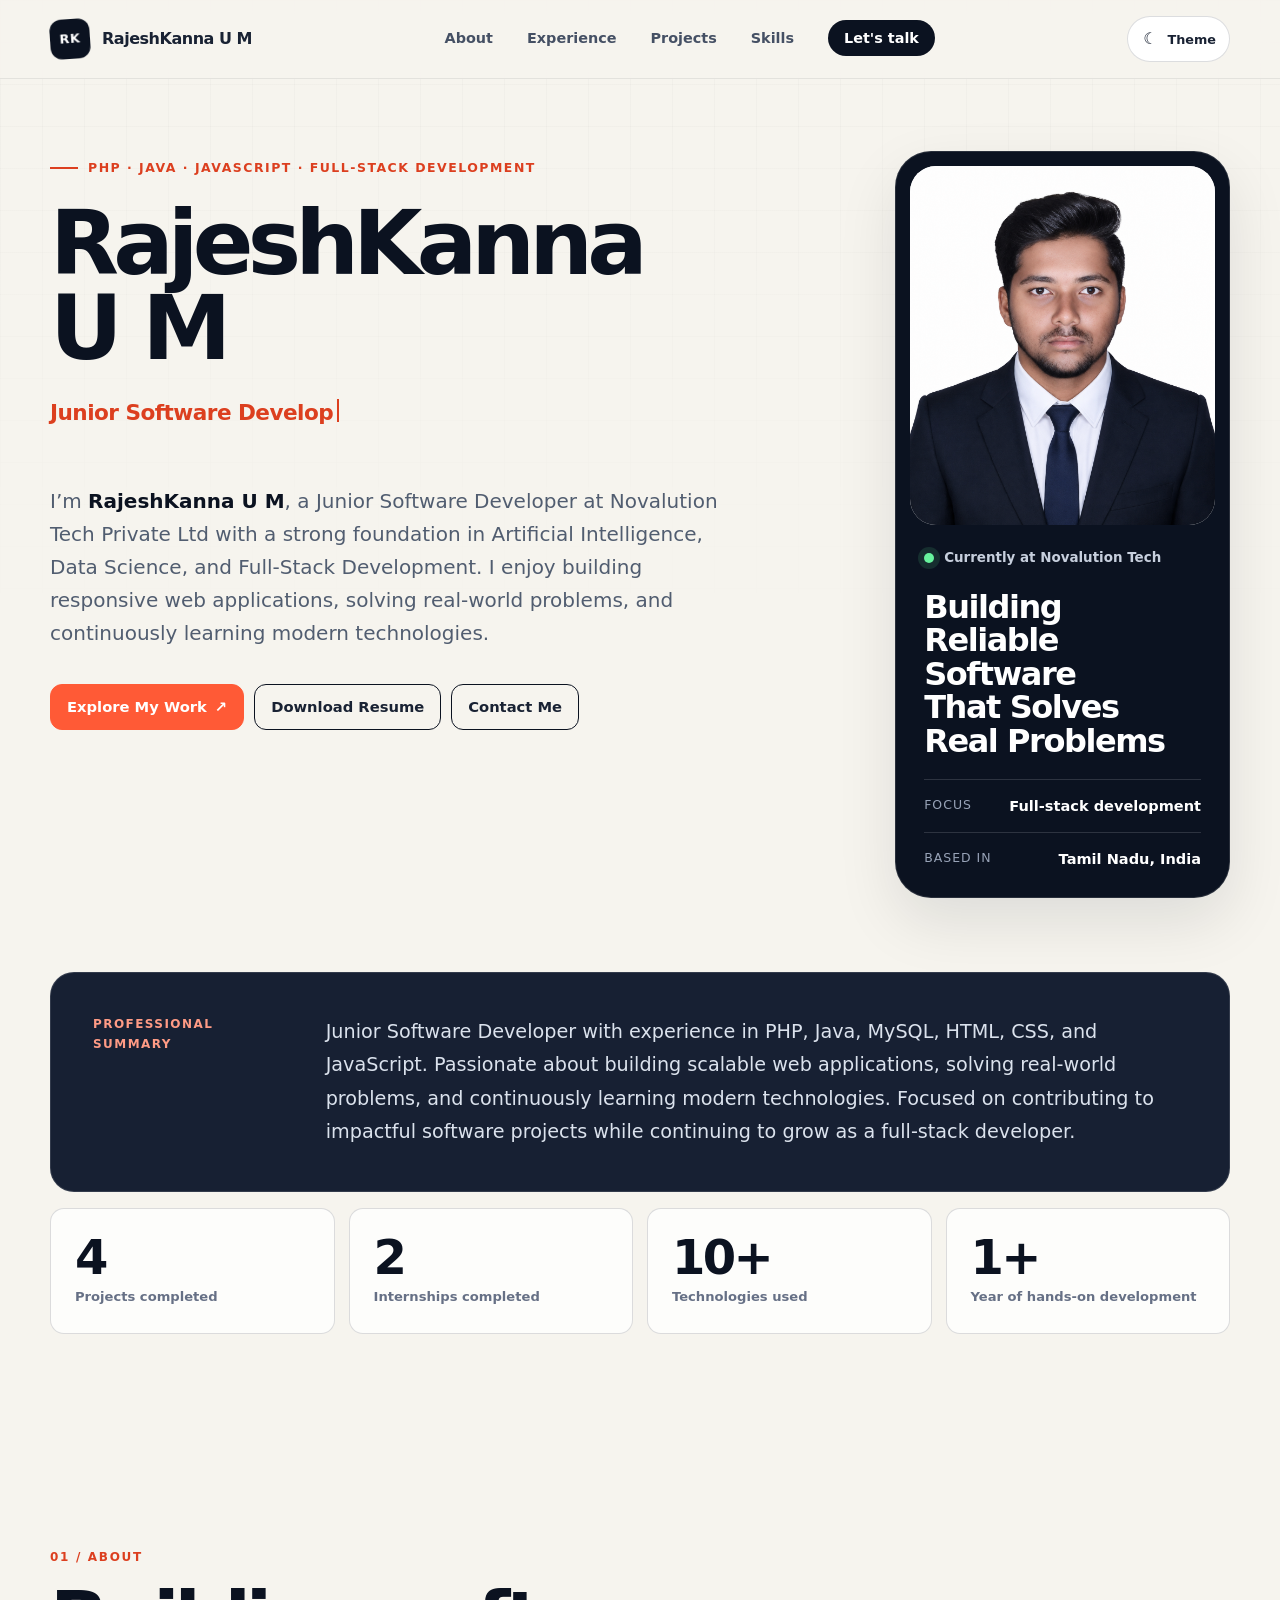
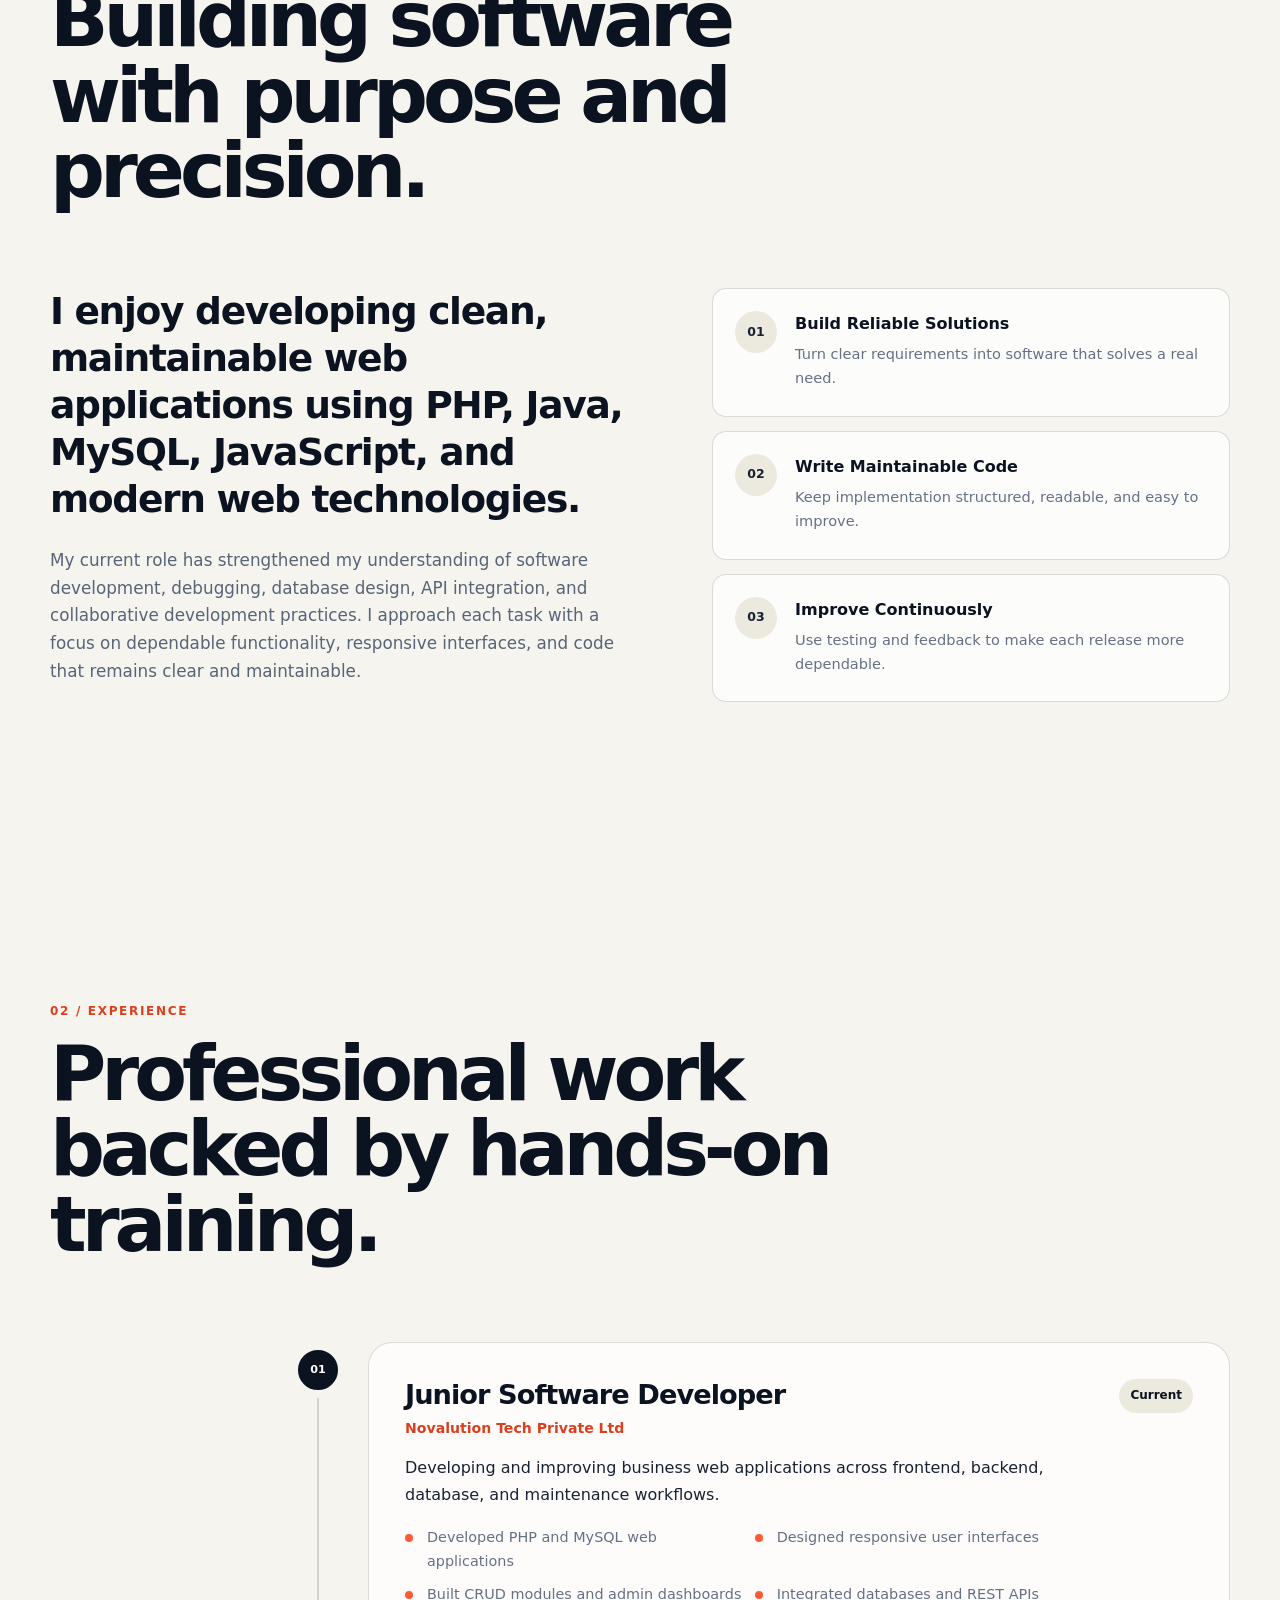
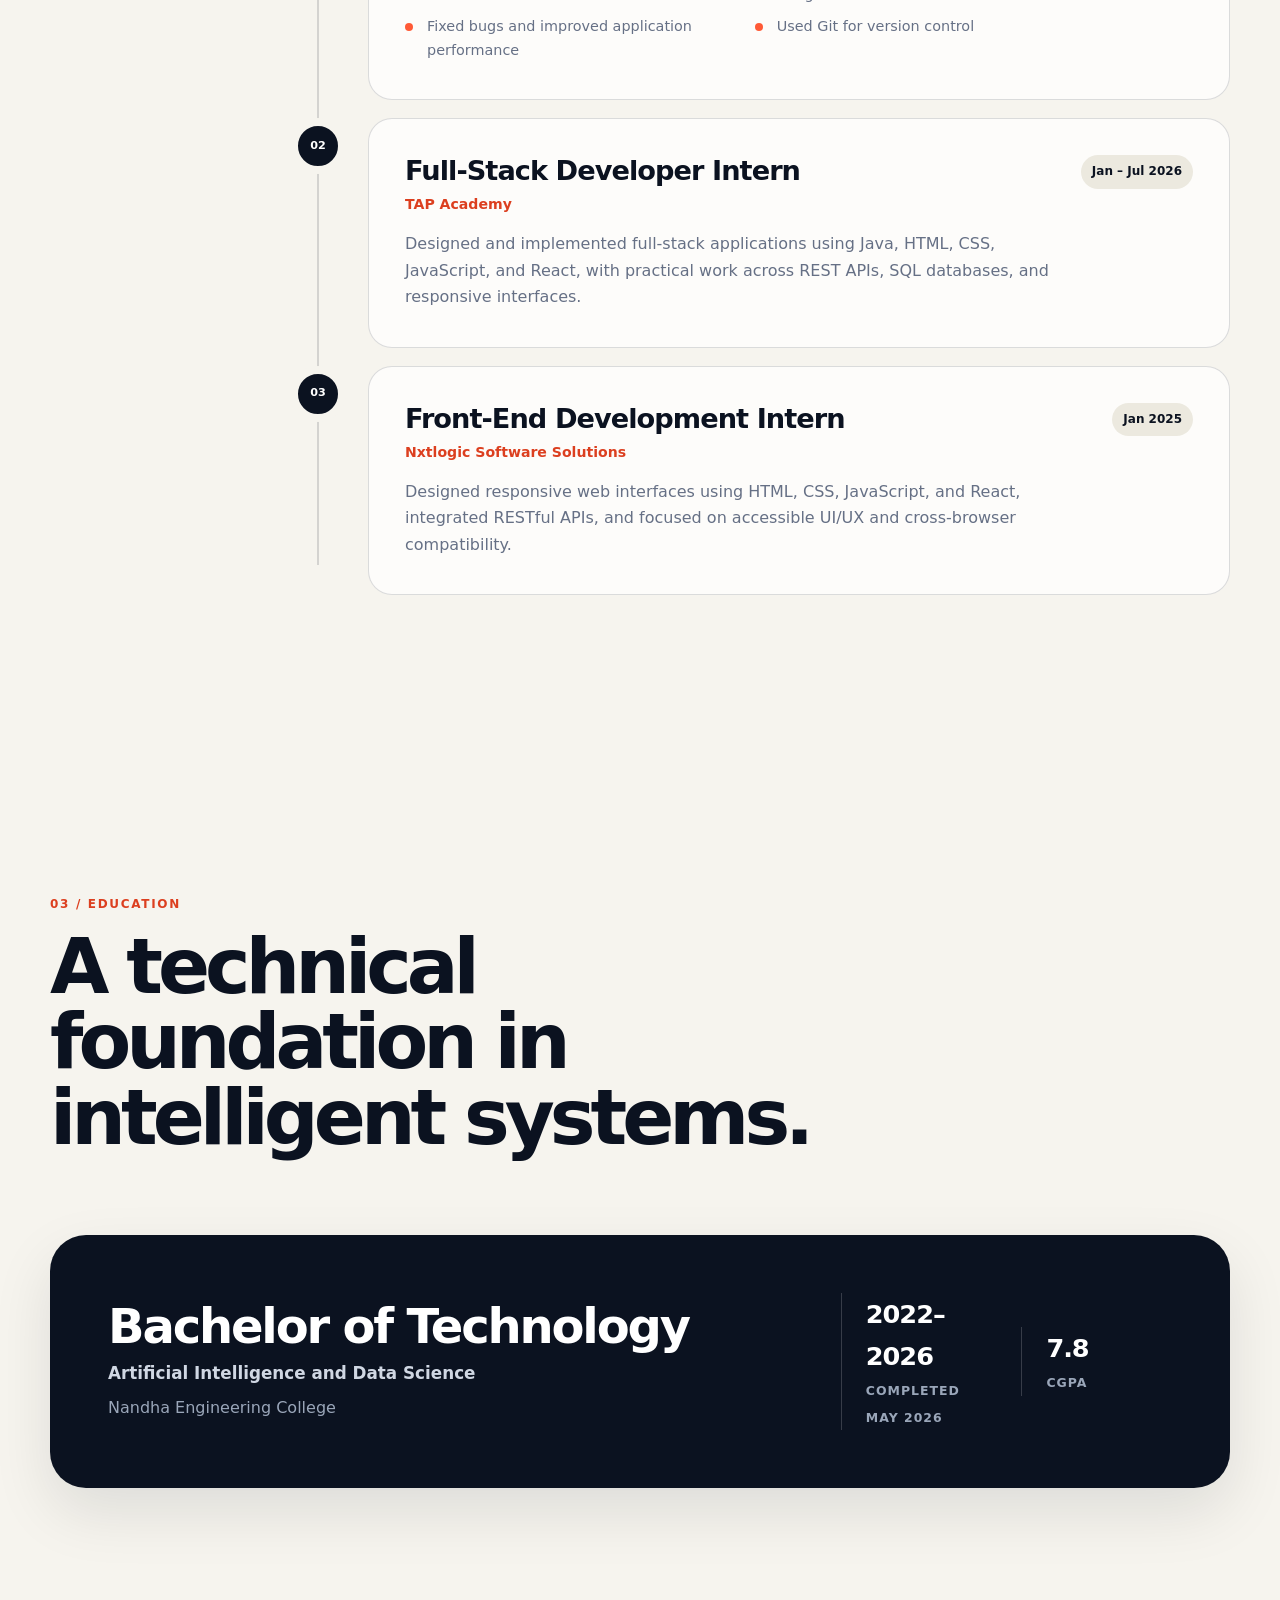
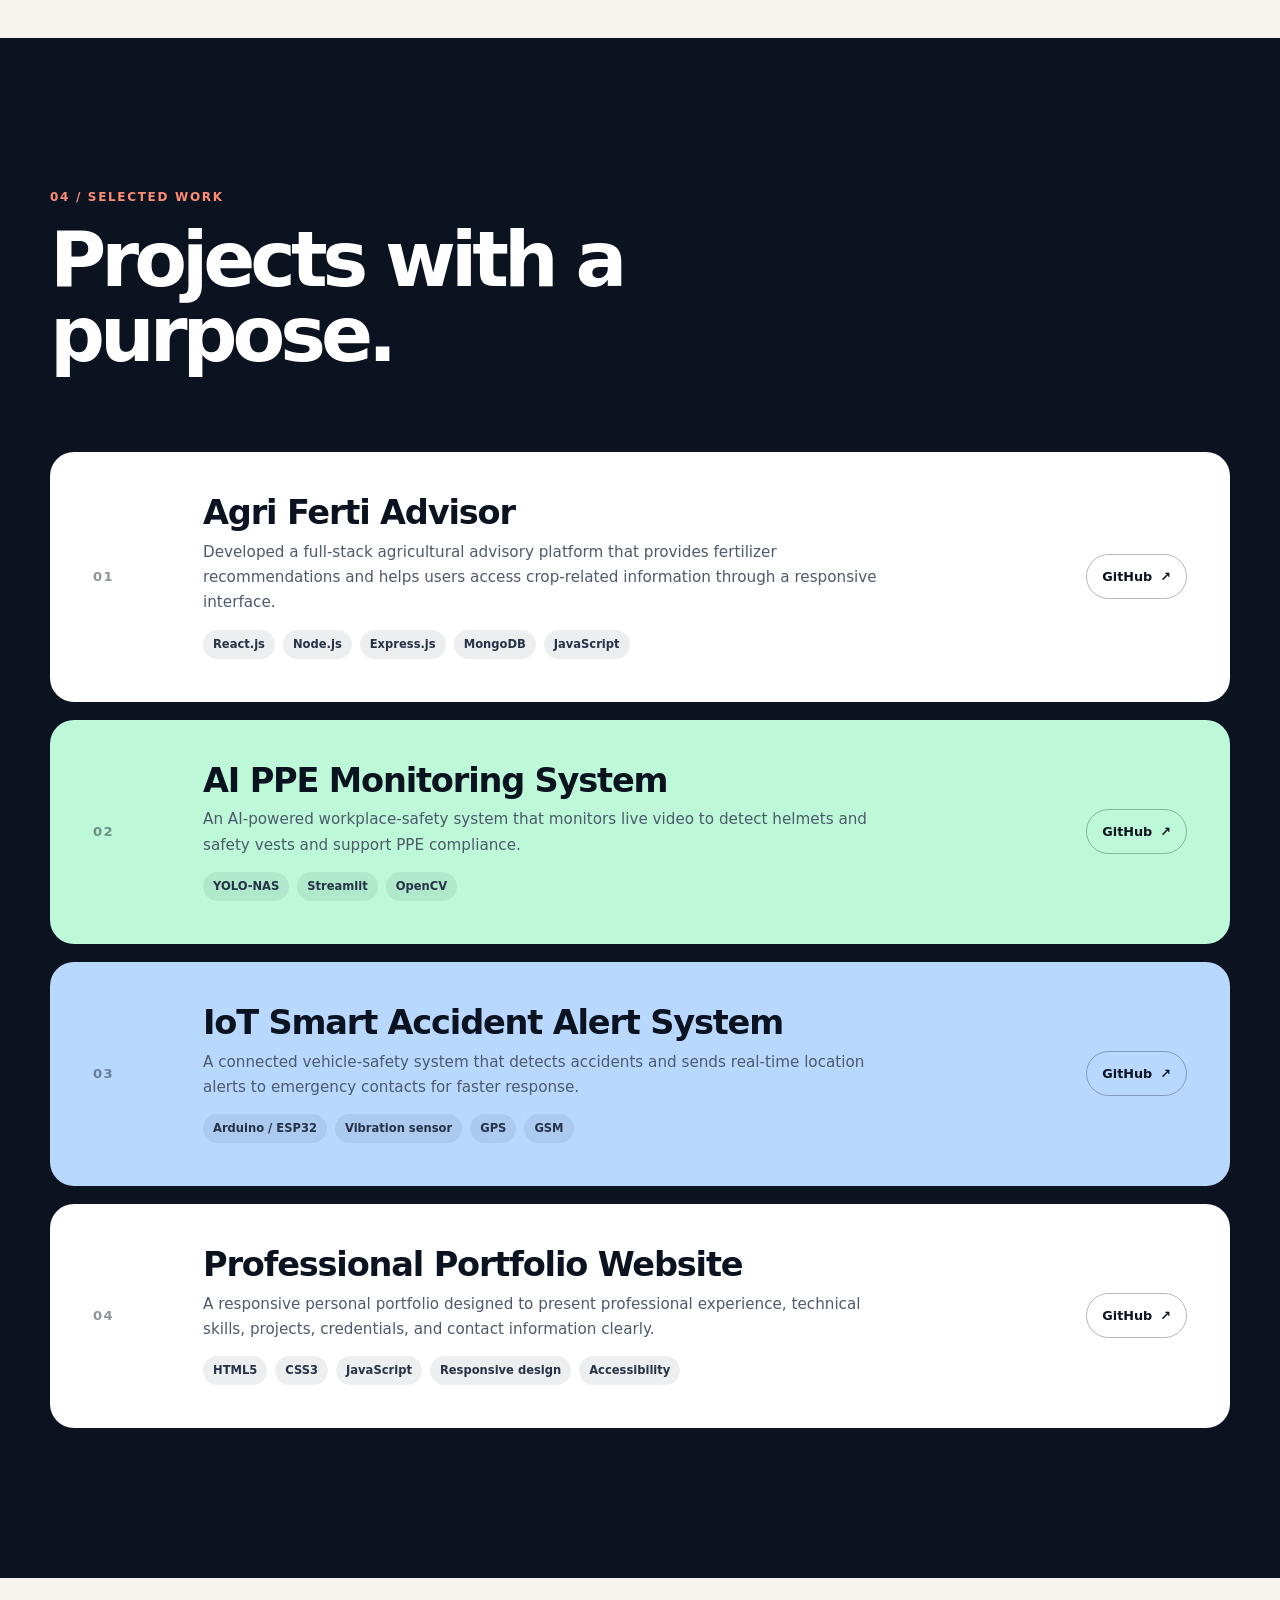
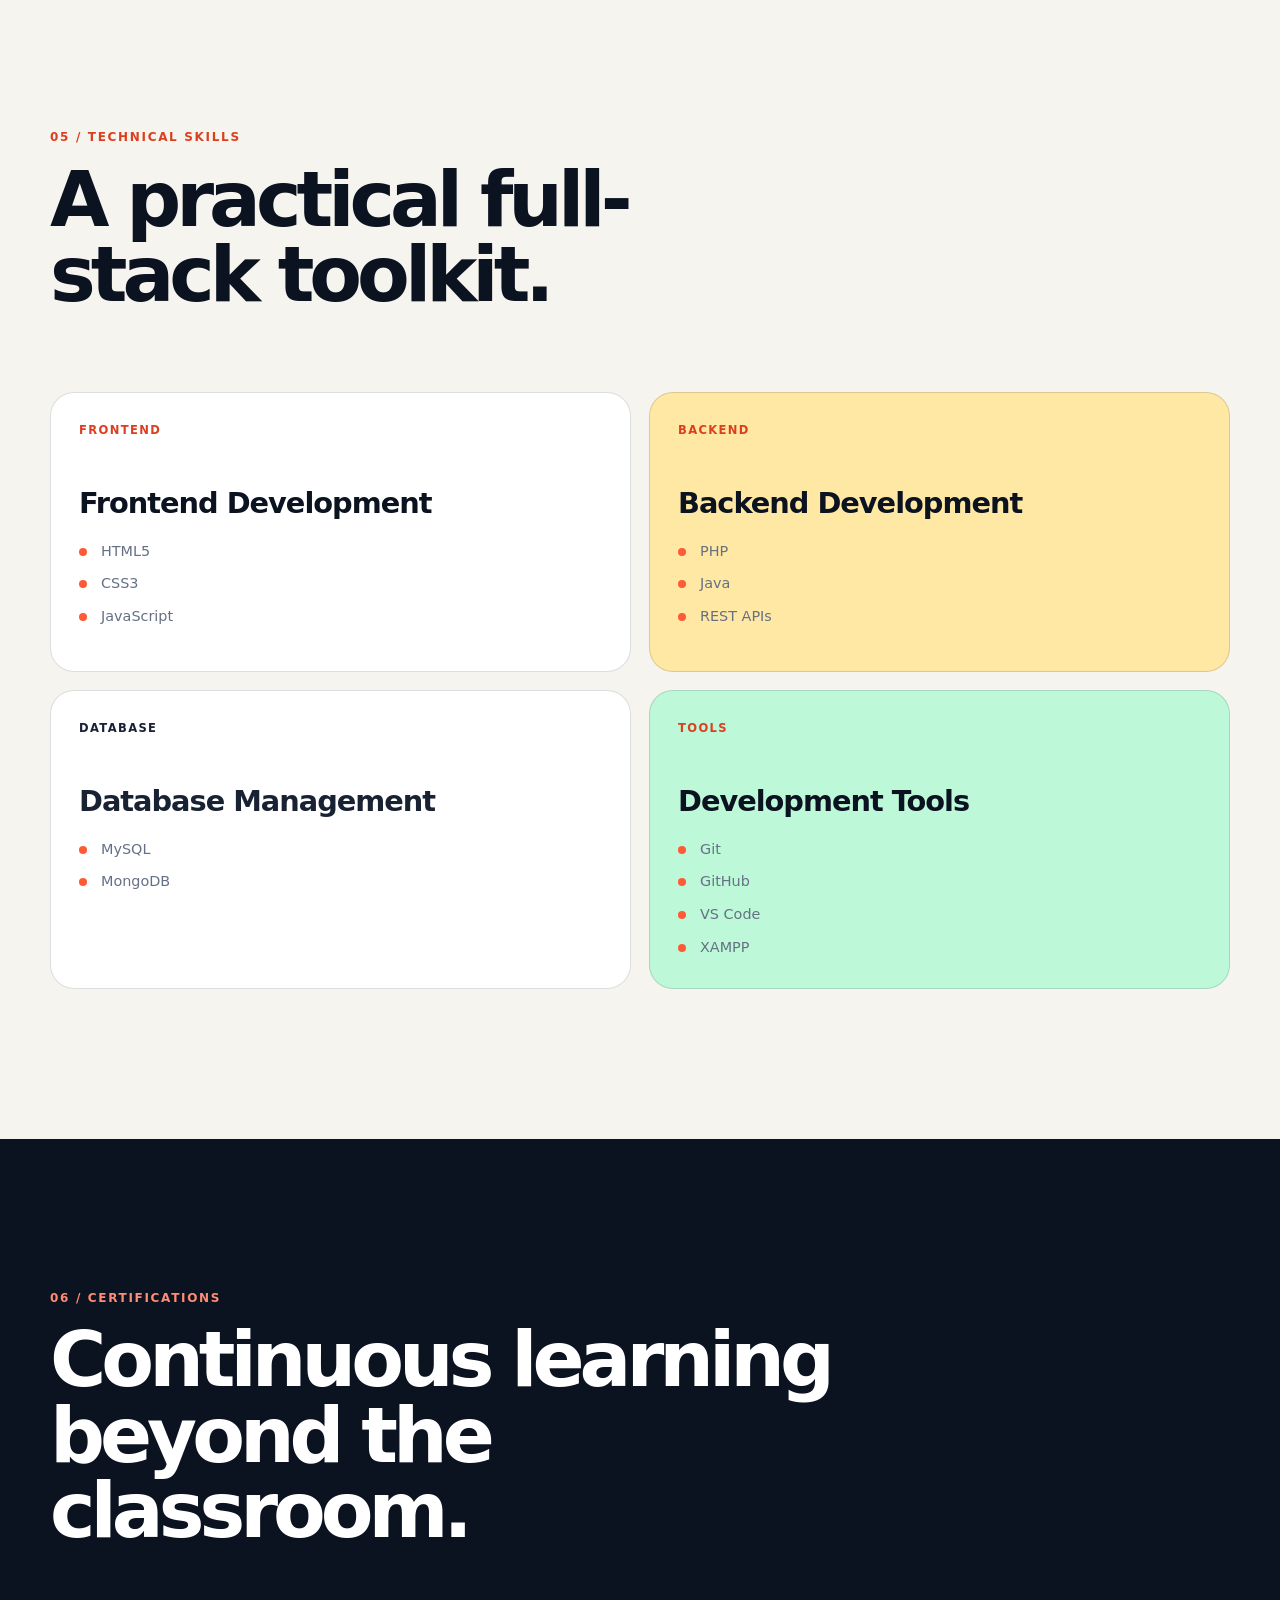
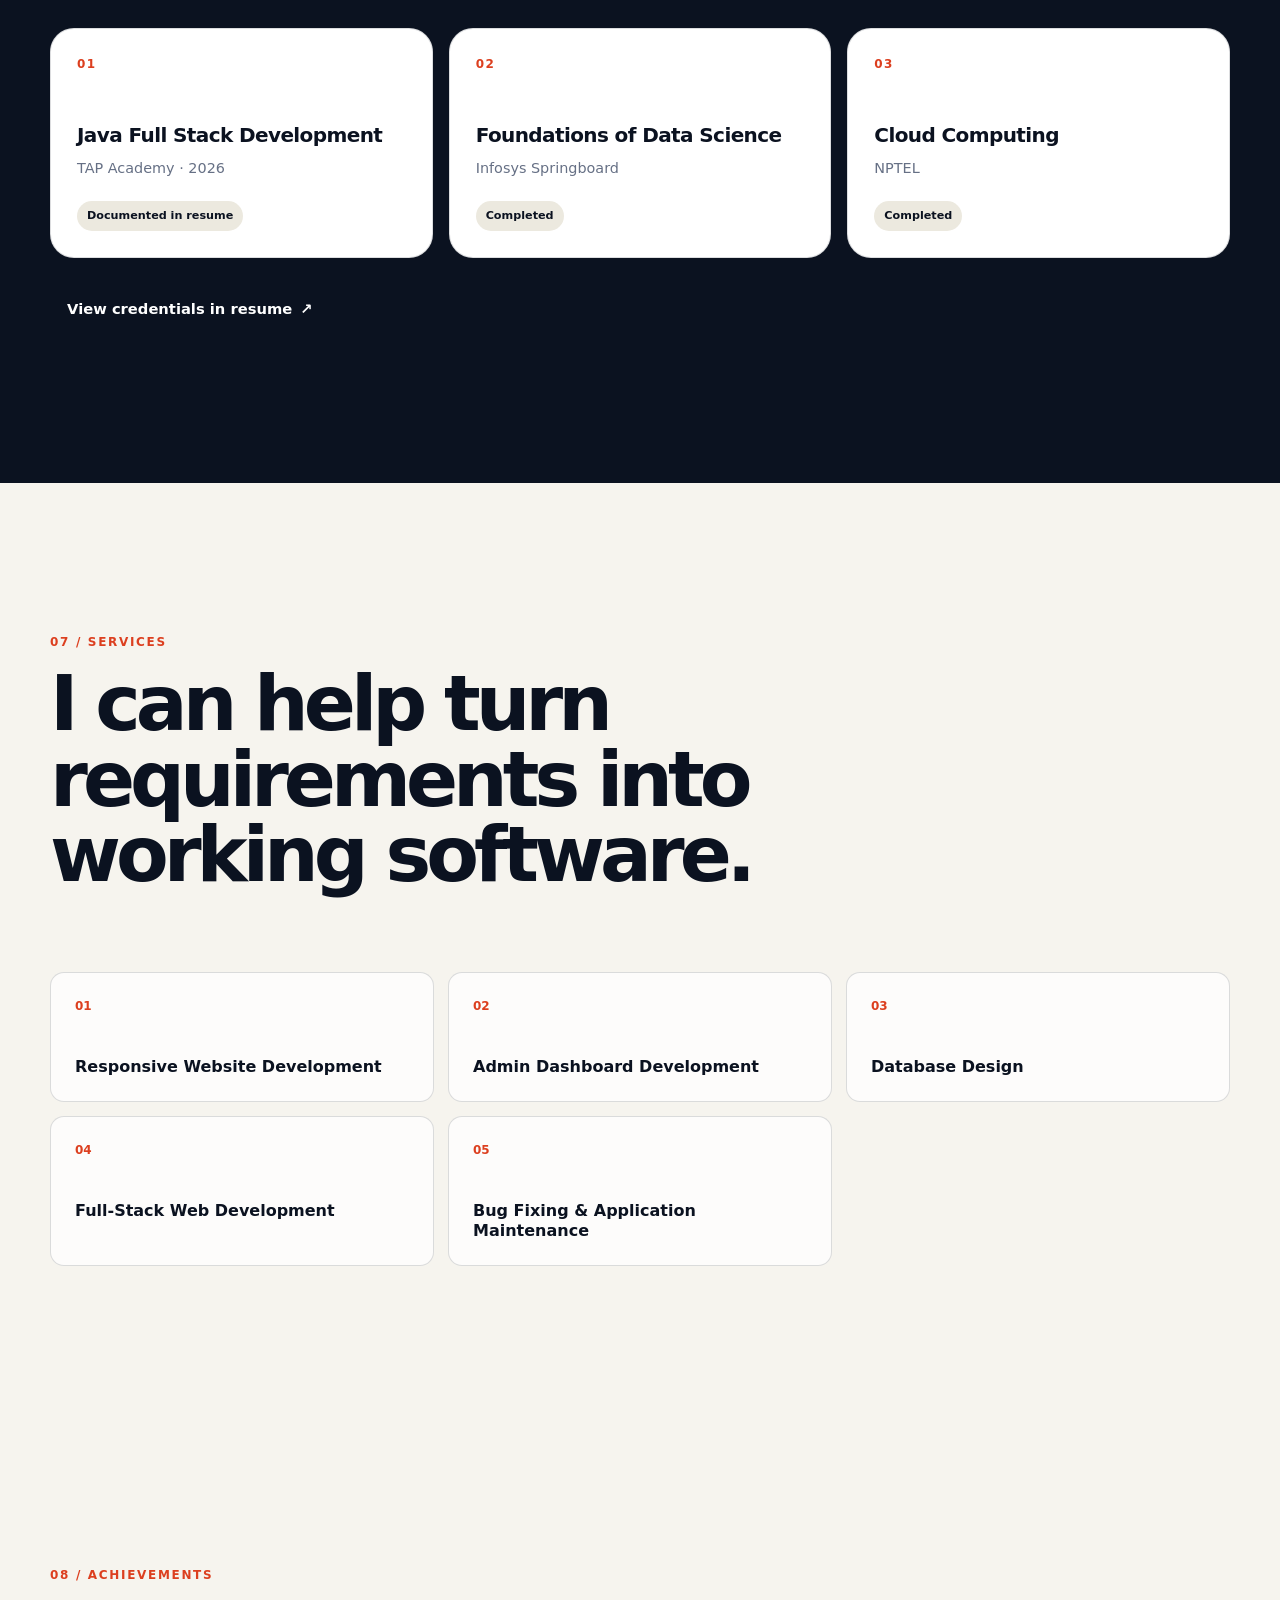
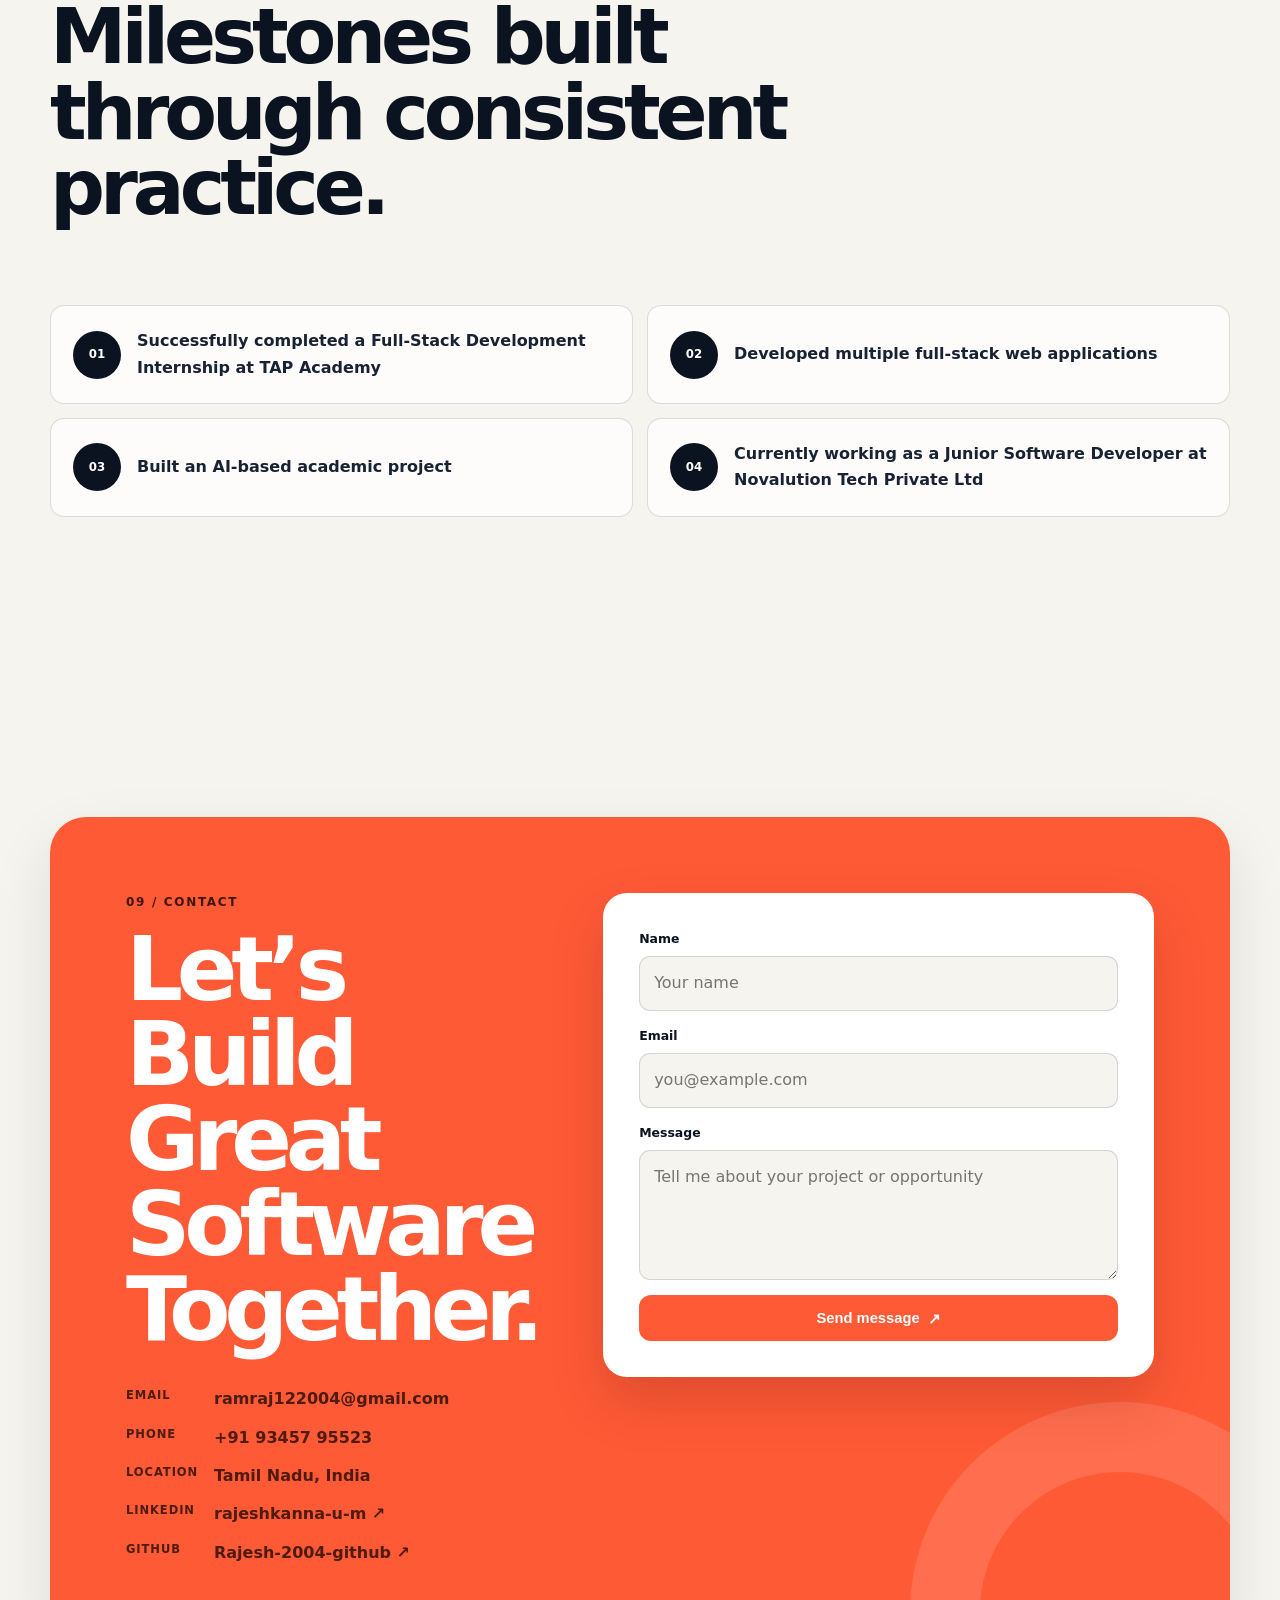
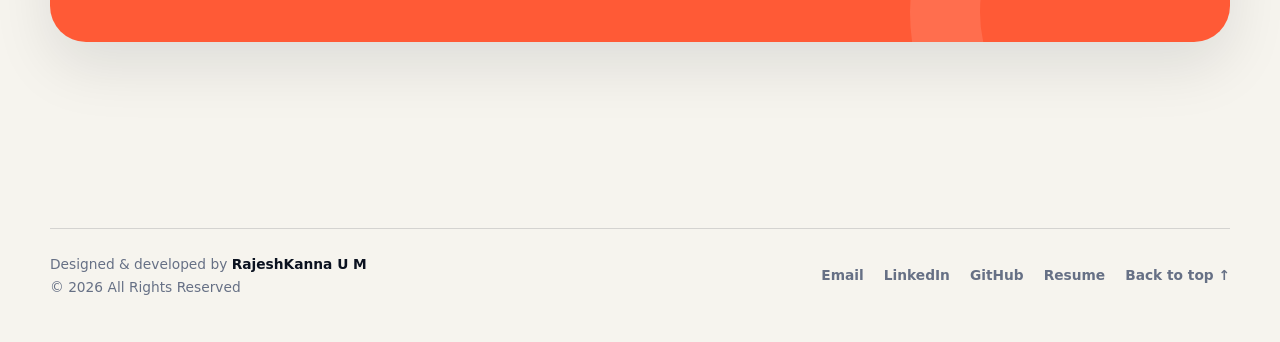
==== commit 24e7bf7d: "Updated portfolio homepage" ====
--- a/index.html
+++ b/index.html
@@ -40,8 +40,8 @@
         "name": "Novalution Tech Private Ltd"
       },
       "sameAs": [
-        "https://www.linkedin.com/in/rajeshkanna-u-m",
-        "https://github.com/Rajesh-2004-github"
+        "https://www.linkedin.com/in/rajeshkanna-u-m/",
+        "https://github.com/rajeshkannaum"
       ],
       "knowsAbout": ["Java", "PHP", "HTML", "CSS", "JavaScript", "Bootstrap", "REST APIs", "SQL", "MySQL", "MongoDB", "Git", "Full-Stack Development"]
     }
@@ -345,7 +345,7 @@
                 <li class="tag">Accessibility</li>
               </ul>
             </div>
-            <a class="project-link" href="https://github.com/Rajesh-2004-github?tab=repositories" target="_blank" rel="noopener noreferrer" aria-label="Browse GitHub repositories for Professional Portfolio Website">GitHub <span aria-hidden="true">↗</span></a>
+            <a class="project-link" href="https://github.com/rajeshkannaum" target="_blank" rel="noopener noreferrer" aria-label="Browse GitHub repositories for Professional Portfolio Website">GitHub <span aria-hidden="true">↗</span></a>
           </article>
 
         </div>
@@ -370,7 +370,7 @@
                 <li>HTML5</li>
                 <li>CSS3</li>
                 <li>JavaScript</li>
-                <li>Bootstrap</li>
+                
               </ul>
             </div>
           </article>
@@ -500,8 +500,8 @@
                 <li><a href="mailto:ramraj122004@gmail.com"><strong>Email</strong><span>ramraj122004@gmail.com</span></a></li>
                 <li><a href="tel:+919345795523"><strong>Phone</strong><span>+91 93457 95523</span></a></li>
                 <li><span><strong>Location</strong><span>Tamil Nadu, India</span></span></li>
-                <li><a href="https://www.linkedin.com/in/rajeshkanna-u-m" target="_blank" rel="noopener noreferrer"><strong>LinkedIn</strong><span>rajeshkanna-u-m ↗</span></a></li>
-                <li><a href="https://github.com/Rajesh-2004-github?tab=repositories" target="_blank" rel="noopener noreferrer"><strong>GitHub</strong><span>Rajesh-2004-github ↗</span></a></li>
+                <li><a href="https://www.linkedin.com/in/rajeshkanna-u-m/" target="_blank" rel="noopener noreferrer"><strong>LinkedIn</strong><span>rajeshkanna-u-m ↗</span></a></li>
+                <li><a href="https://github.com/rajeshkannaum" target="_blank" rel="noopener noreferrer"><strong>GitHub</strong><span>Rajesh-2004-github ↗</span></a></li>
               </ul>
             </div>
 
@@ -536,8 +536,8 @@
       <span class="footer-credit">Designed &amp; developed by <strong>RajeshKanna U M</strong><br>© <span id="year">2026</span> All Rights Reserved</span>
       <div class="footer-links">
         <a href="mailto:ramraj122004@gmail.com">Email</a>
-        <a href="https://www.linkedin.com/in/rajeshkanna-u-m" target="_blank" rel="noopener noreferrer">LinkedIn</a>
-        <a href="https://github.com/Rajesh-2004-github?tab=repositories" target="_blank" rel="noopener noreferrer">GitHub</a>
+        <a href="https://www.linkedin.com/in/rajeshkanna-u-m/" target="_blank" rel="noopener noreferrer">LinkedIn</a>
+        <a href="https://github.com/rajeshkannaum" target="_blank" rel="noopener noreferrer">GitHub</a>
         <a href="assets/rajeshkanna-resume.pdf" download="RajeshKanna-UM-Resume.pdf">Resume</a>
         <a href="#home">Back to top ↑</a>
       </div>
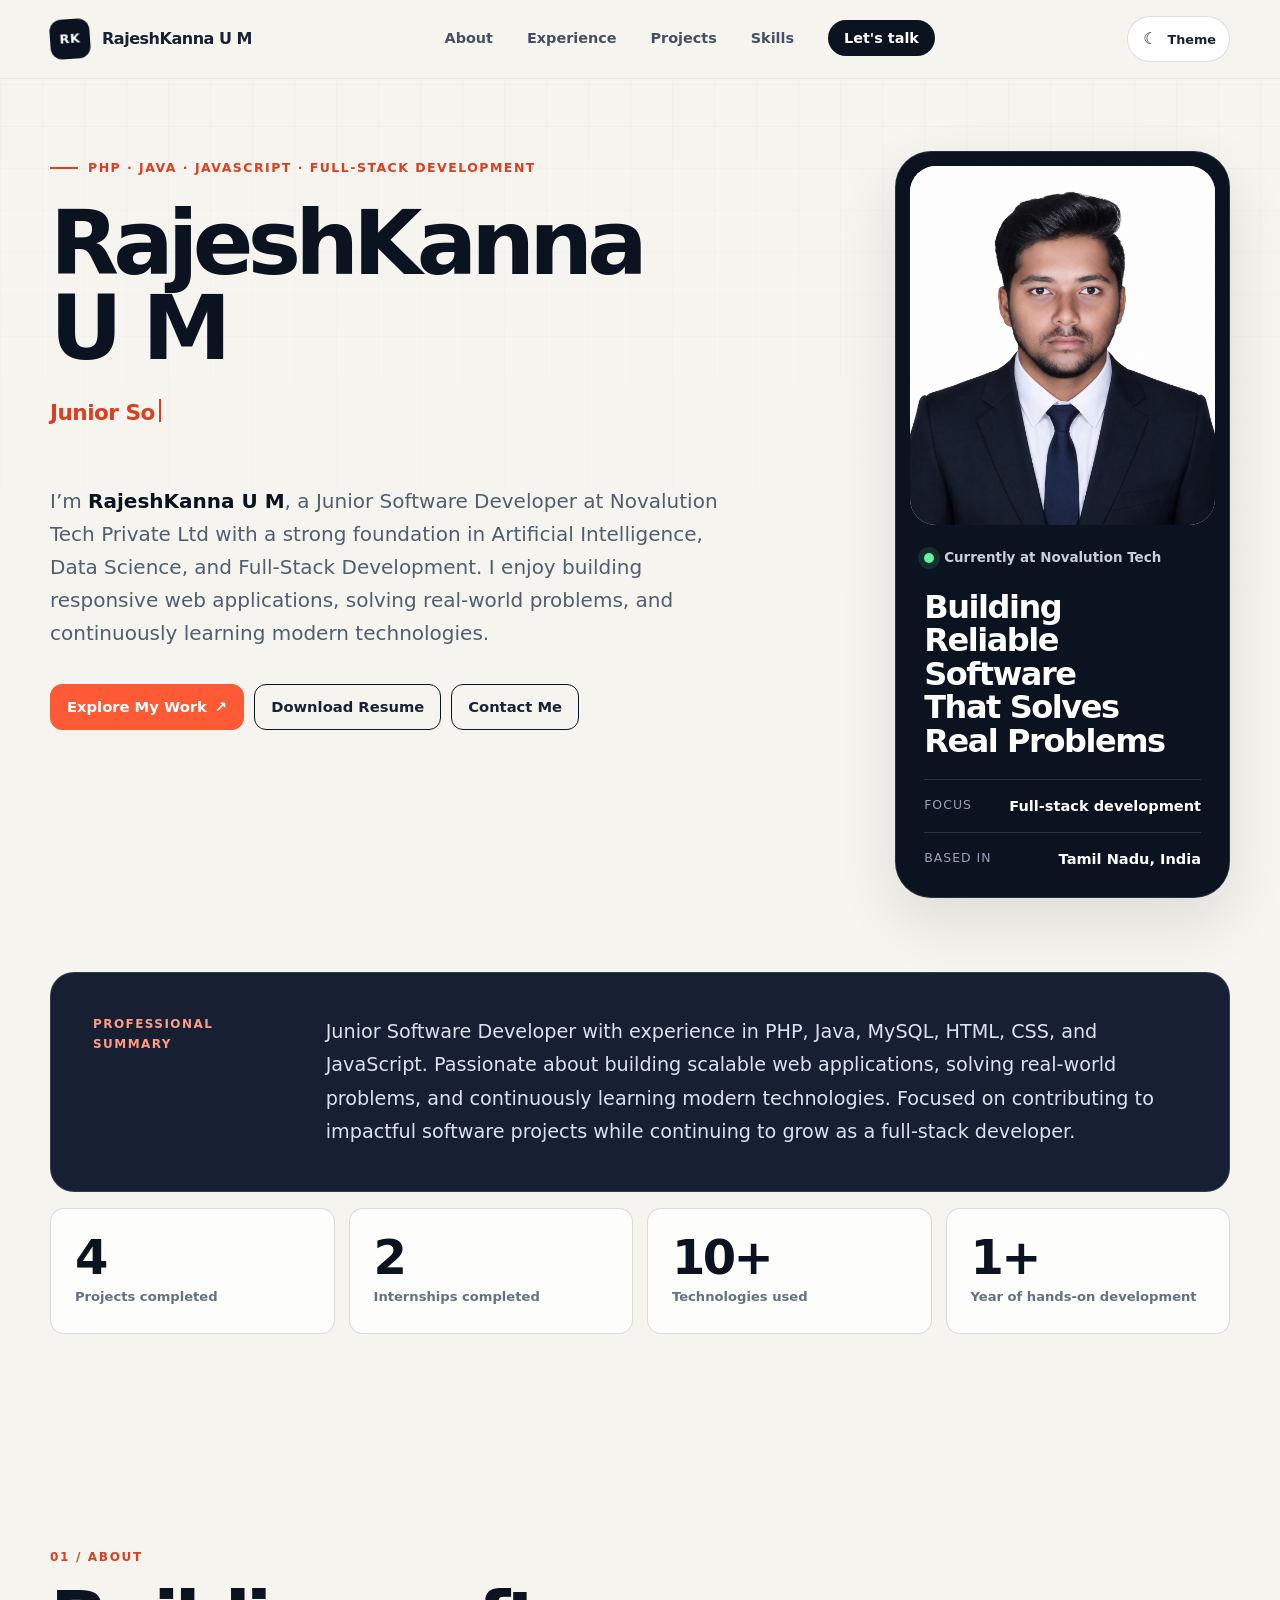
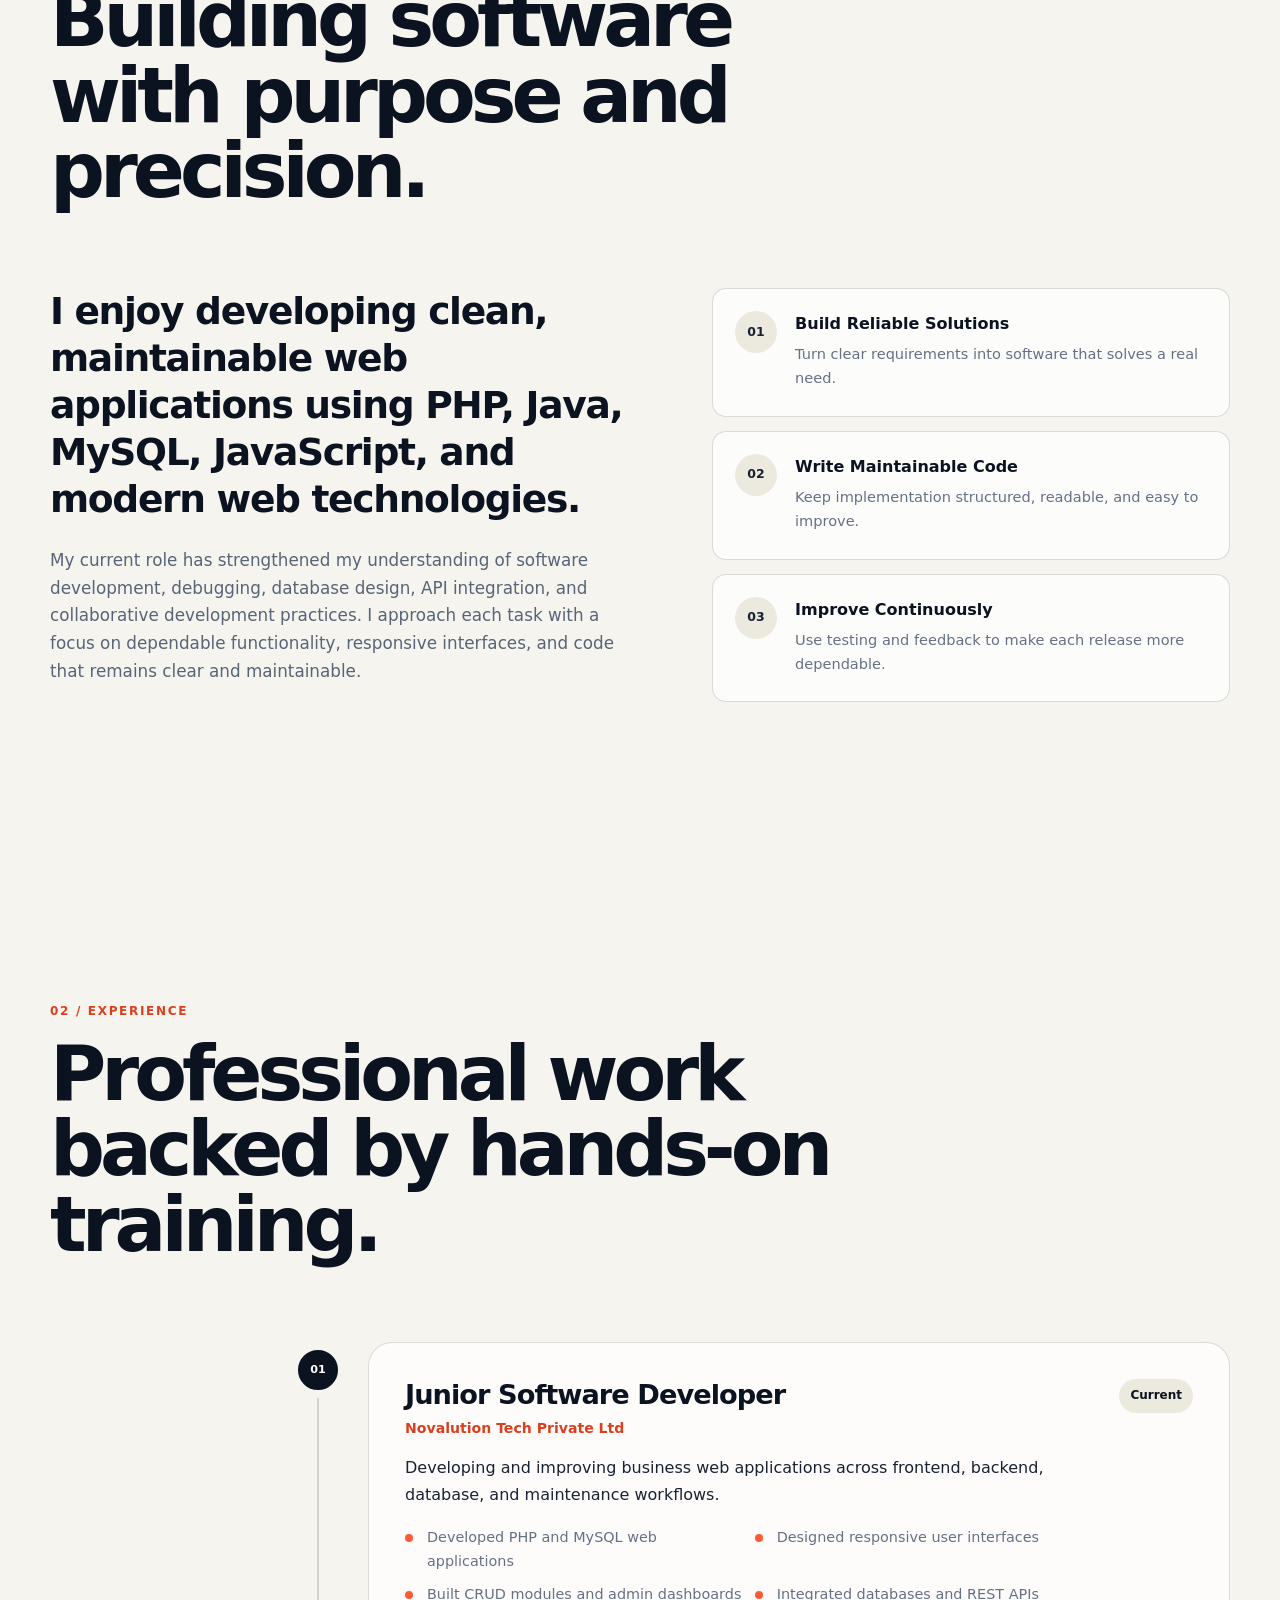
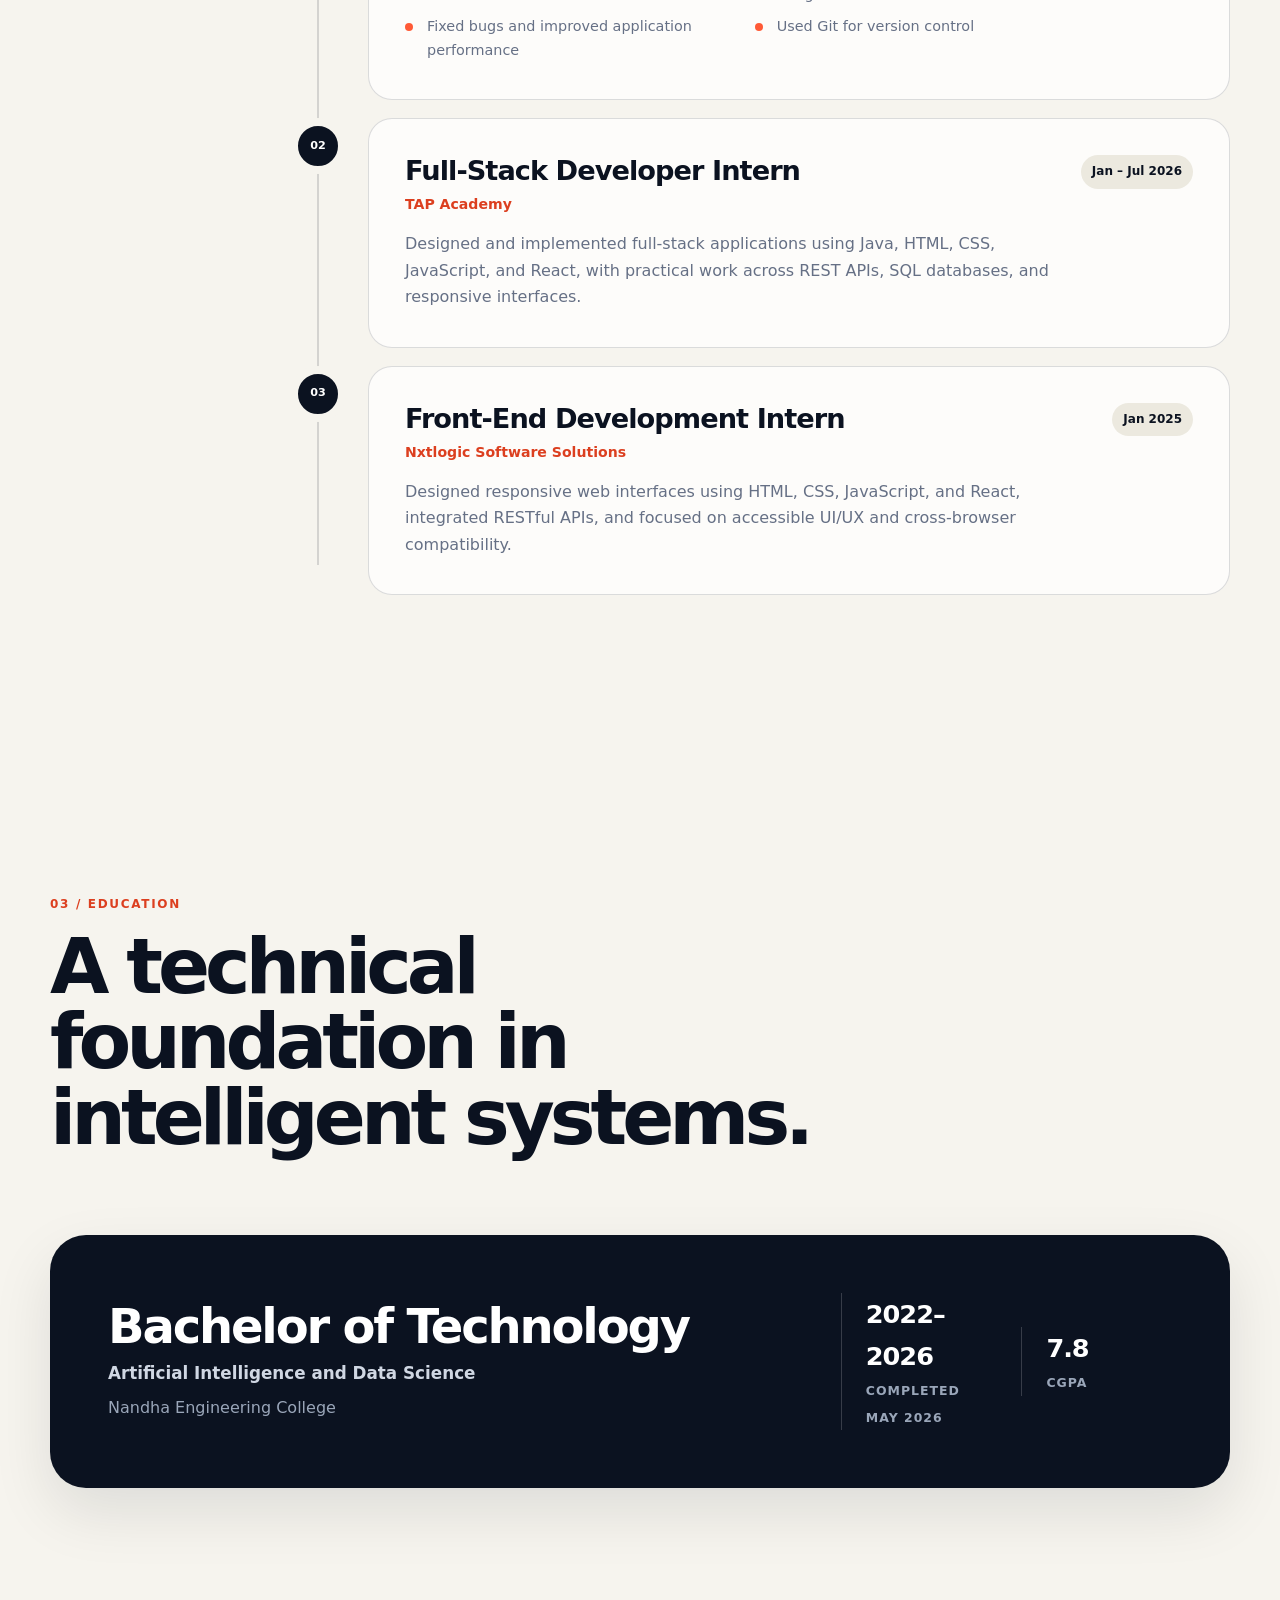
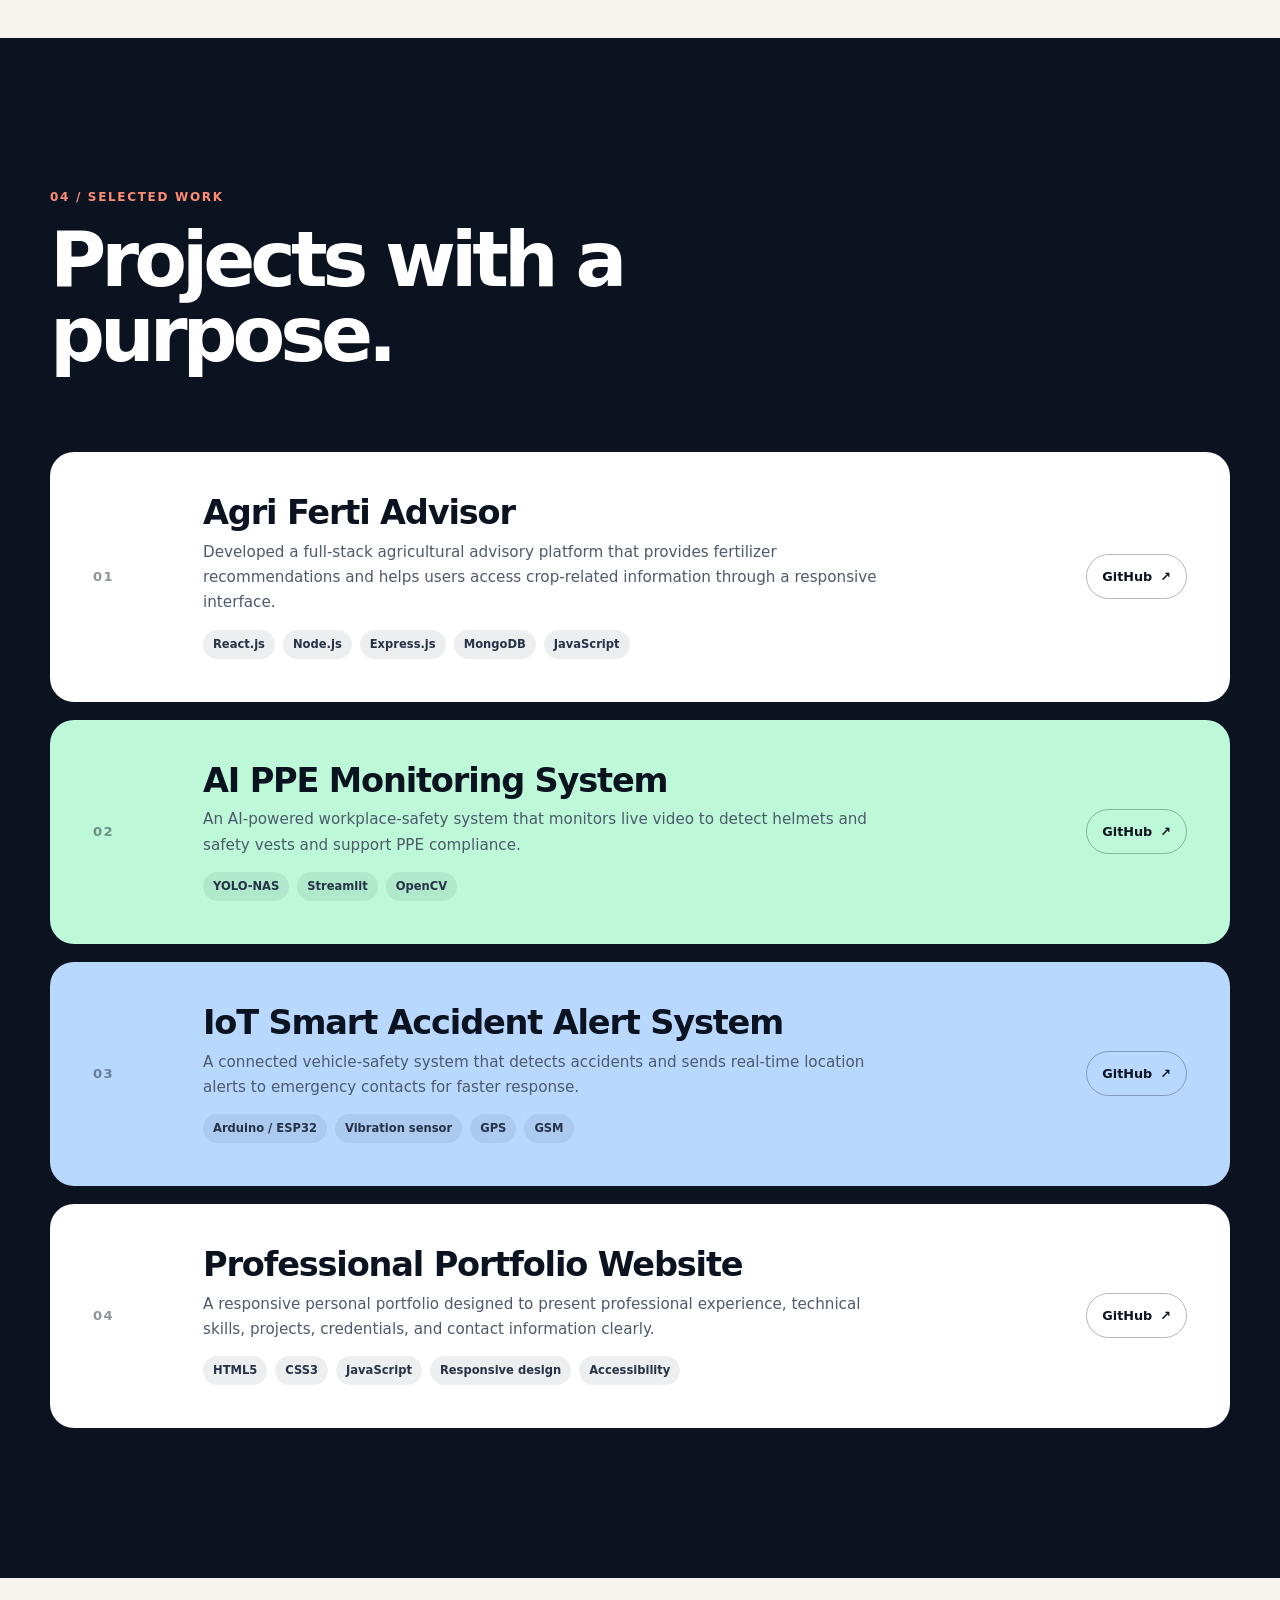
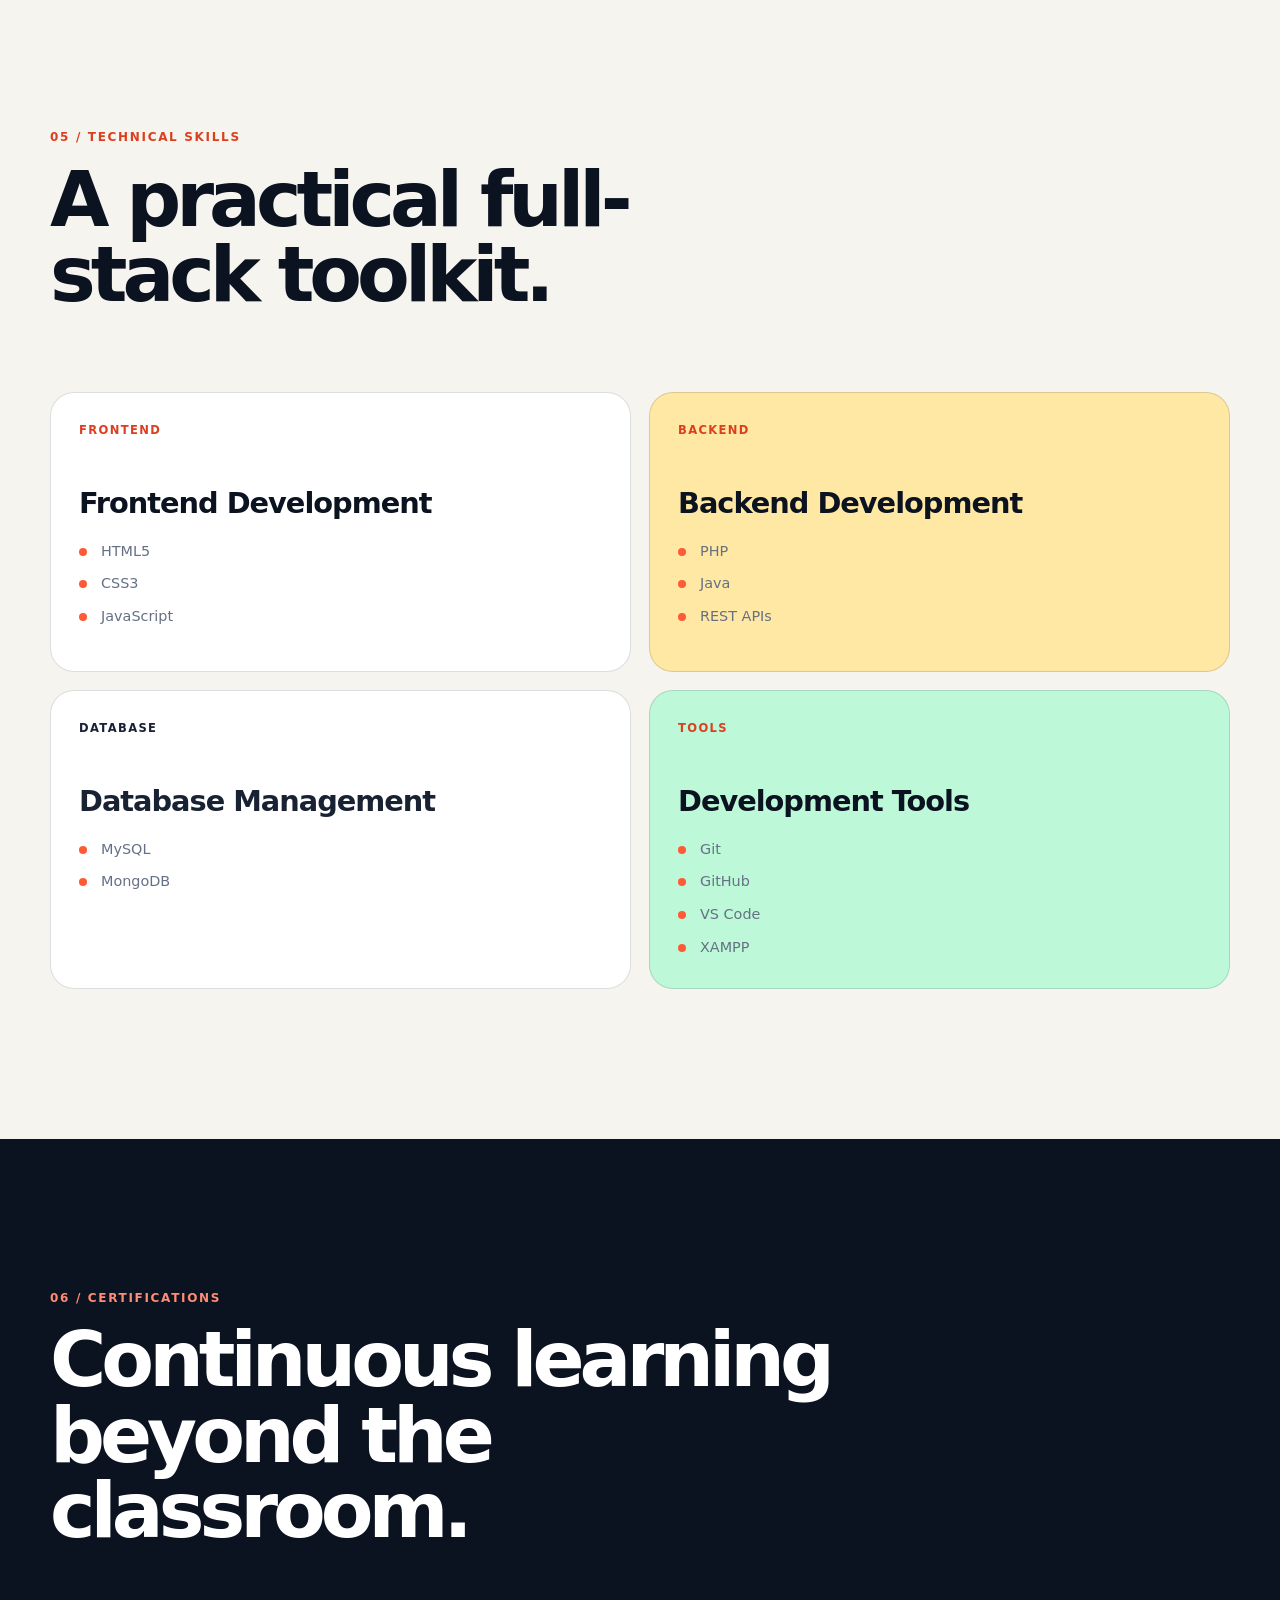
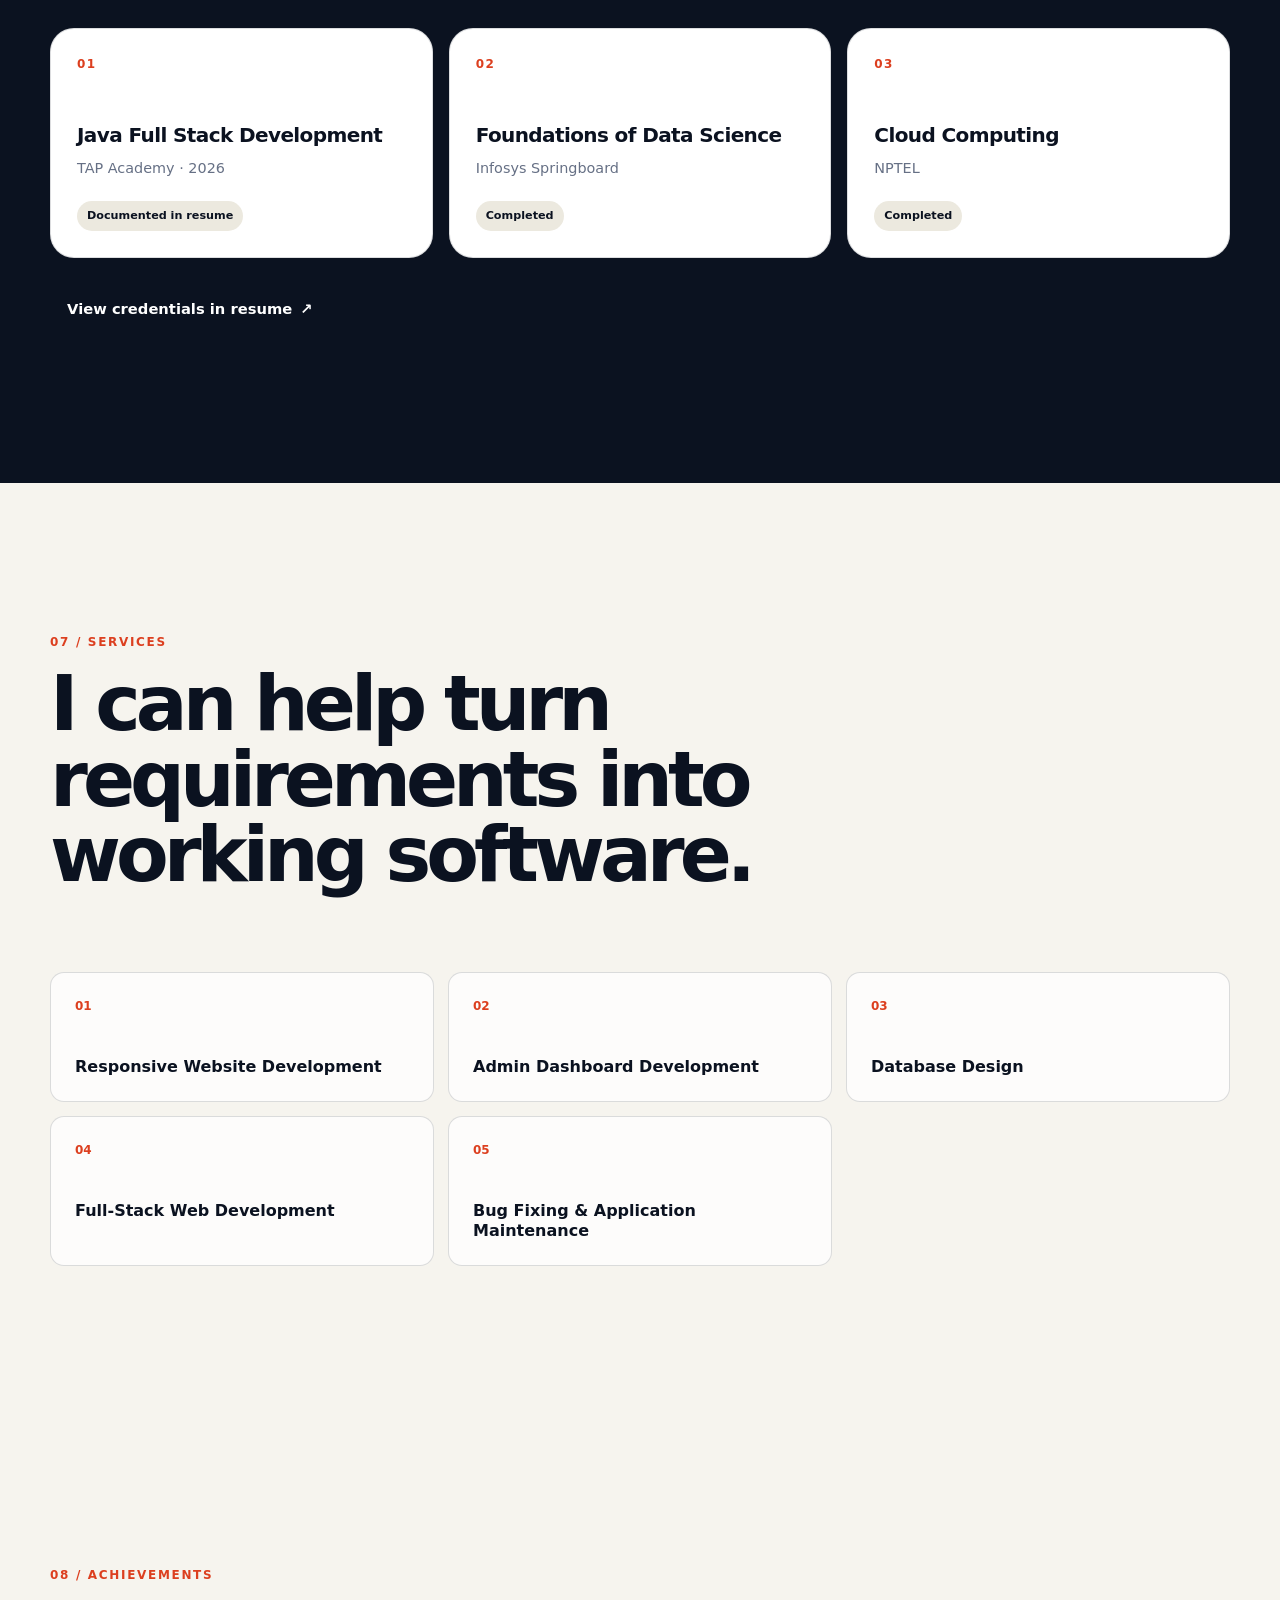
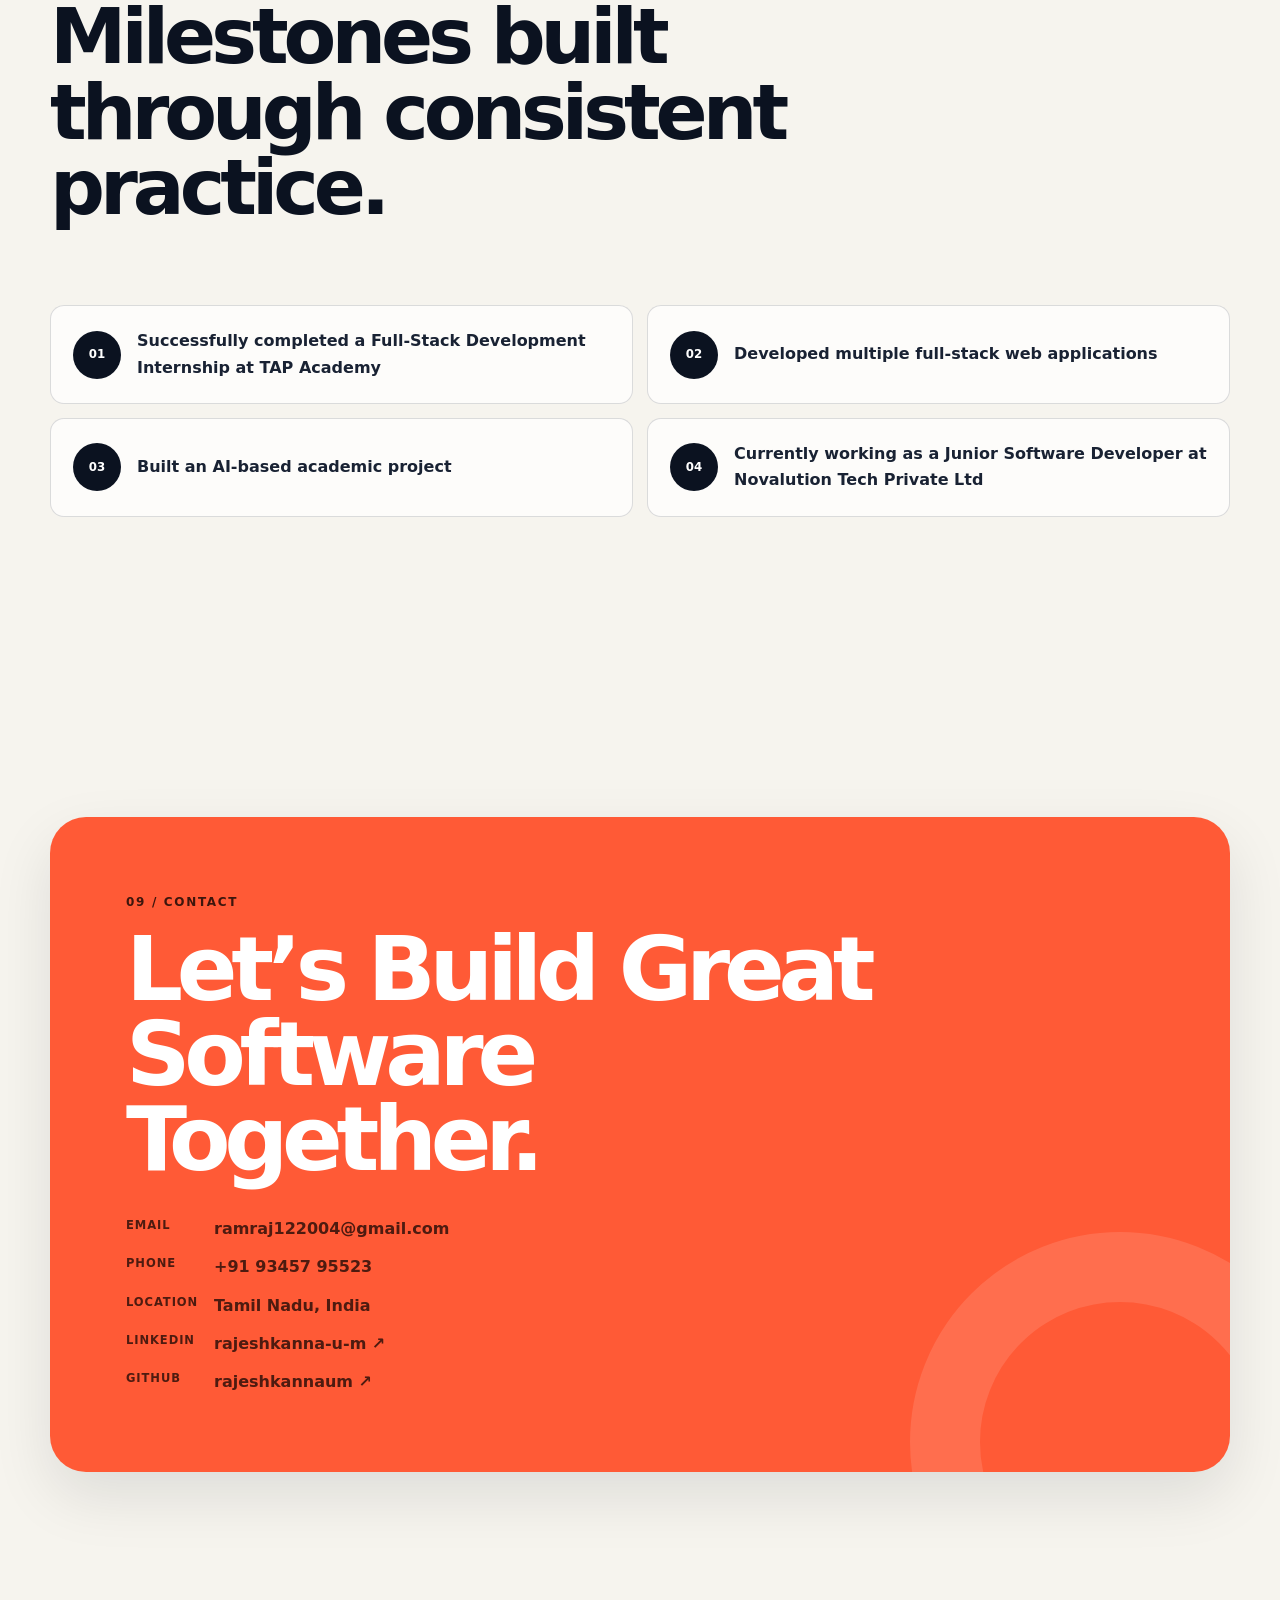
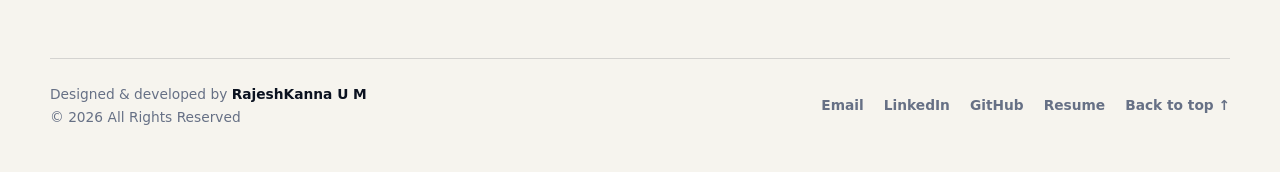
==== commit 58cf749a: "Simplify contact section and update GitHub username" ====
--- a/index.html
+++ b/index.html
@@ -300,7 +300,7 @@
                 <li class="tag">JavaScript</li>
               </ul>
             </div>
-            <a class="project-link" href="https://github.com/Rajesh-2004-github?tab=repositories" target="_blank" rel="noopener noreferrer" aria-label="Browse GitHub repositories for Agri Ferti Advisor">GitHub <span aria-hidden="true">↗</span></a>
+            <a class="project-link" href="https://github.com/rajeshkannaum?tab=repositories" target="_blank" rel="noopener noreferrer" aria-label="Browse GitHub repositories for Agri Ferti Advisor">GitHub <span aria-hidden="true">↗</span></a>
           </article>
 
           <article class="project">
@@ -314,7 +314,7 @@
                 <li class="tag">OpenCV</li>
               </ul>
             </div>
-            <a class="project-link" href="https://github.com/Rajesh-2004-github?tab=repositories" target="_blank" rel="noopener noreferrer" aria-label="Browse GitHub repositories for AI PPE Monitoring System">GitHub <span aria-hidden="true">↗</span></a>
+            <a class="project-link" href="https://github.com/rajeshkannaum?tab=repositories" target="_blank" rel="noopener noreferrer" aria-label="Browse GitHub repositories for AI PPE Monitoring System">GitHub <span aria-hidden="true">↗</span></a>
           </article>
 
           <article class="project">
@@ -329,7 +329,7 @@
                 <li class="tag">GSM</li>
               </ul>
             </div>
-            <a class="project-link" href="https://github.com/Rajesh-2004-github?tab=repositories" target="_blank" rel="noopener noreferrer" aria-label="Browse GitHub repositories for IoT Smart Accident Alert System">GitHub <span aria-hidden="true">↗</span></a>
+            <a class="project-link" href="https://github.com/rajeshkannaum?tab=repositories" target="_blank" rel="noopener noreferrer" aria-label="Browse GitHub repositories for IoT Smart Accident Alert System">GitHub <span aria-hidden="true">↗</span></a>
           </article>
 
           <article class="project">
@@ -501,30 +501,9 @@
                 <li><a href="tel:+919345795523"><strong>Phone</strong><span>+91 93457 95523</span></a></li>
                 <li><span><strong>Location</strong><span>Tamil Nadu, India</span></span></li>
                 <li><a href="https://www.linkedin.com/in/rajeshkanna-u-m/" target="_blank" rel="noopener noreferrer"><strong>LinkedIn</strong><span>rajeshkanna-u-m ↗</span></a></li>
-                <li><a href="https://github.com/rajeshkannaum" target="_blank" rel="noopener noreferrer"><strong>GitHub</strong><span>Rajesh-2004-github ↗</span></a></li>
-              </ul>
-            </div>
-
-            <form class="contact-form" id="contact-form" action="contact.php" method="post">
-              <div class="form-field">
-                <label for="contact-name">Name</label>
-                <input id="contact-name" name="name" type="text" autocomplete="name" required maxlength="100" placeholder="Your name">
-              </div>
-              <div class="form-field">
-                <label for="contact-email">Email</label>
-                <input id="contact-email" name="email" type="email" autocomplete="email" required maxlength="160" placeholder="you@example.com">
-              </div>
-              <div class="form-field">
-                <label for="contact-message">Message</label>
-                <textarea id="contact-message" name="message" required maxlength="3000" placeholder="Tell me about your project or opportunity"></textarea>
-              </div>
-              <div class="honeypot" aria-hidden="true">
-                <label for="company-website">Company website</label>
-                <input id="company-website" name="website" type="text" tabindex="-1" autocomplete="off">
-              </div>
-              <button class="button button-primary" type="submit">Send message <span class="arrow" aria-hidden="true">↗</span></button>
-              <p class="form-status" id="form-status" aria-live="polite"></p>
-            </form>
+                <li><a href="https://github.com/rajeshkannaum" target="_blank" rel="noopener noreferrer"><strong>GitHub</strong><span>rajeshkannaum ↗</span></a></li>
+              </ul>
+            </div>
           </div>
         </div>
       </div>
--- a/assets/css/style.css
+++ b/assets/css/style.css
@@ -1397,10 +1397,7 @@
 .contact-grid {
   position: relative;
   z-index: 1;
-  display: grid;
-  grid-template-columns: minmax(0, 0.85fr) minmax(380px, 1.15fr);
-  align-items: start;
-  gap: clamp(32px, 6vw, 70px);
+  max-width: 820px;
 }
 
 .contact-info-list {
@@ -1424,71 +1421,6 @@
   font-size: 0.72rem;
   letter-spacing: 0.08em;
   text-transform: uppercase;
-}
-
-.contact-form {
-  display: grid;
-  gap: 15px;
-  padding: clamp(24px, 4vw, 36px);
-  color: var(--text);
-  background: var(--white);
-  border-radius: var(--radius-md);
-  box-shadow: 0 24px 54px rgba(78, 27, 16, 0.2);
-}
-
-.form-field {
-  display: grid;
-  gap: 7px;
-}
-
-.form-field label {
-  color: var(--ink);
-  font-size: 0.78rem;
-  font-weight: 800;
-}
-
-.form-field input,
-.form-field textarea {
-  width: 100%;
-  padding: 13px 14px;
-  color: var(--text);
-  background: var(--paper);
-  border: 1px solid var(--line);
-  border-radius: 11px;
-  font: inherit;
-}
-
-.form-field textarea {
-  min-height: 130px;
-  resize: vertical;
-}
-
-.form-field input:focus,
-.form-field textarea:focus {
-  border-color: var(--accent);
-  outline: 3px solid rgba(255, 90, 54, 0.18);
-}
-
-.honeypot {
-  position: absolute;
-  left: -10000px;
-}
-
-.form-status {
-  min-height: 22px;
-  margin: 0;
-  color: var(--muted);
-  font-size: 0.82rem;
-}
-
-.form-status:empty {
-  display: none;
-}
-
-.contact-form .button {
-  width: 100%;
-  border: 0;
-  cursor: pointer;
 }
 
 .footer-credit strong {
@@ -1614,15 +1546,6 @@
   border-color: rgba(255, 255, 255, 0.38);
 }
 
-html[data-theme="dark"] .contact-form {
-  color: #e8edf5;
-  background: #101a2a;
-}
-
-html[data-theme="dark"] .form-field label {
-  color: #f6f4ee;
-}
-
 html[data-theme="dark"] .button-secondary {
   color: #f6f4ee;
   border-color: rgba(255, 255, 255, 0.55);
@@ -1818,14 +1741,6 @@
   .skill-card:last-child {
     grid-column: auto;
   }
-
-  .contact-grid {
-    grid-template-columns: 1fr;
-  }
-
-  .contact-form {
-    max-width: 680px;
-  }
 }
 
 @media (max-width: 680px) {
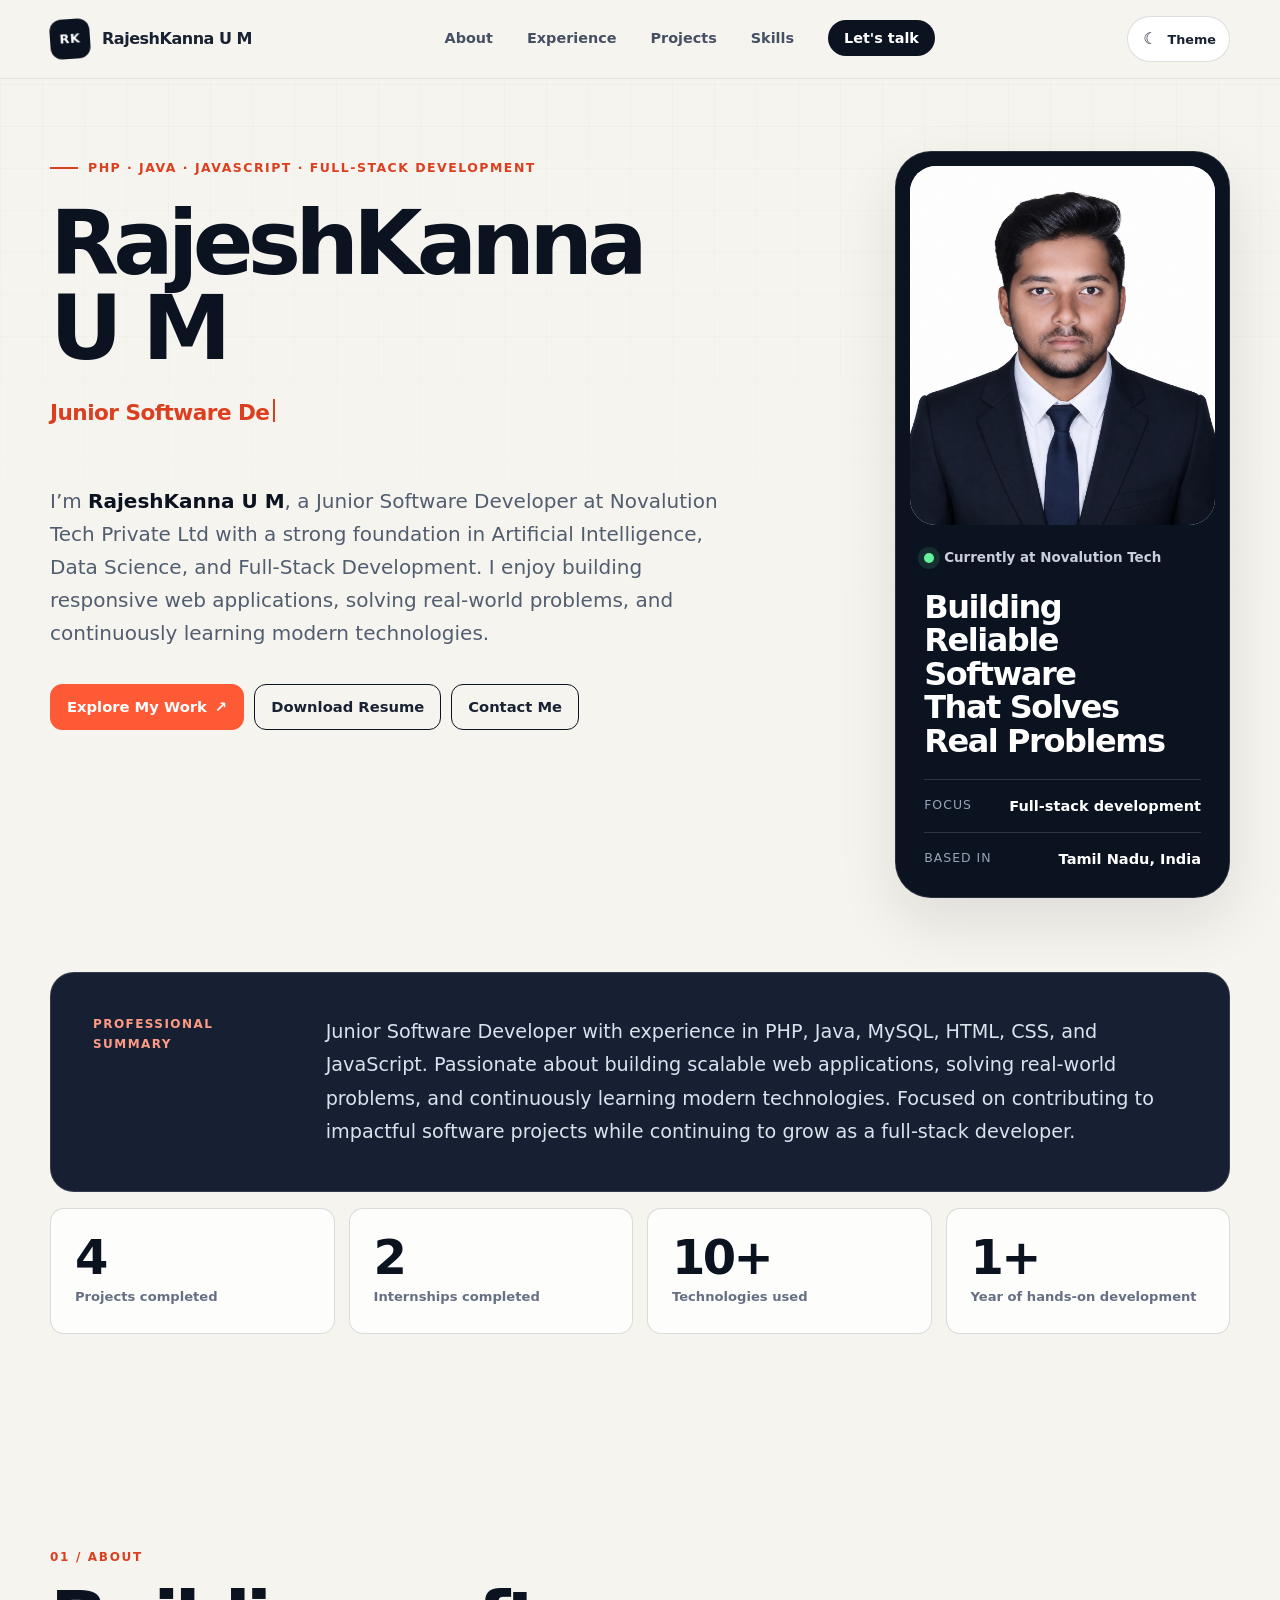
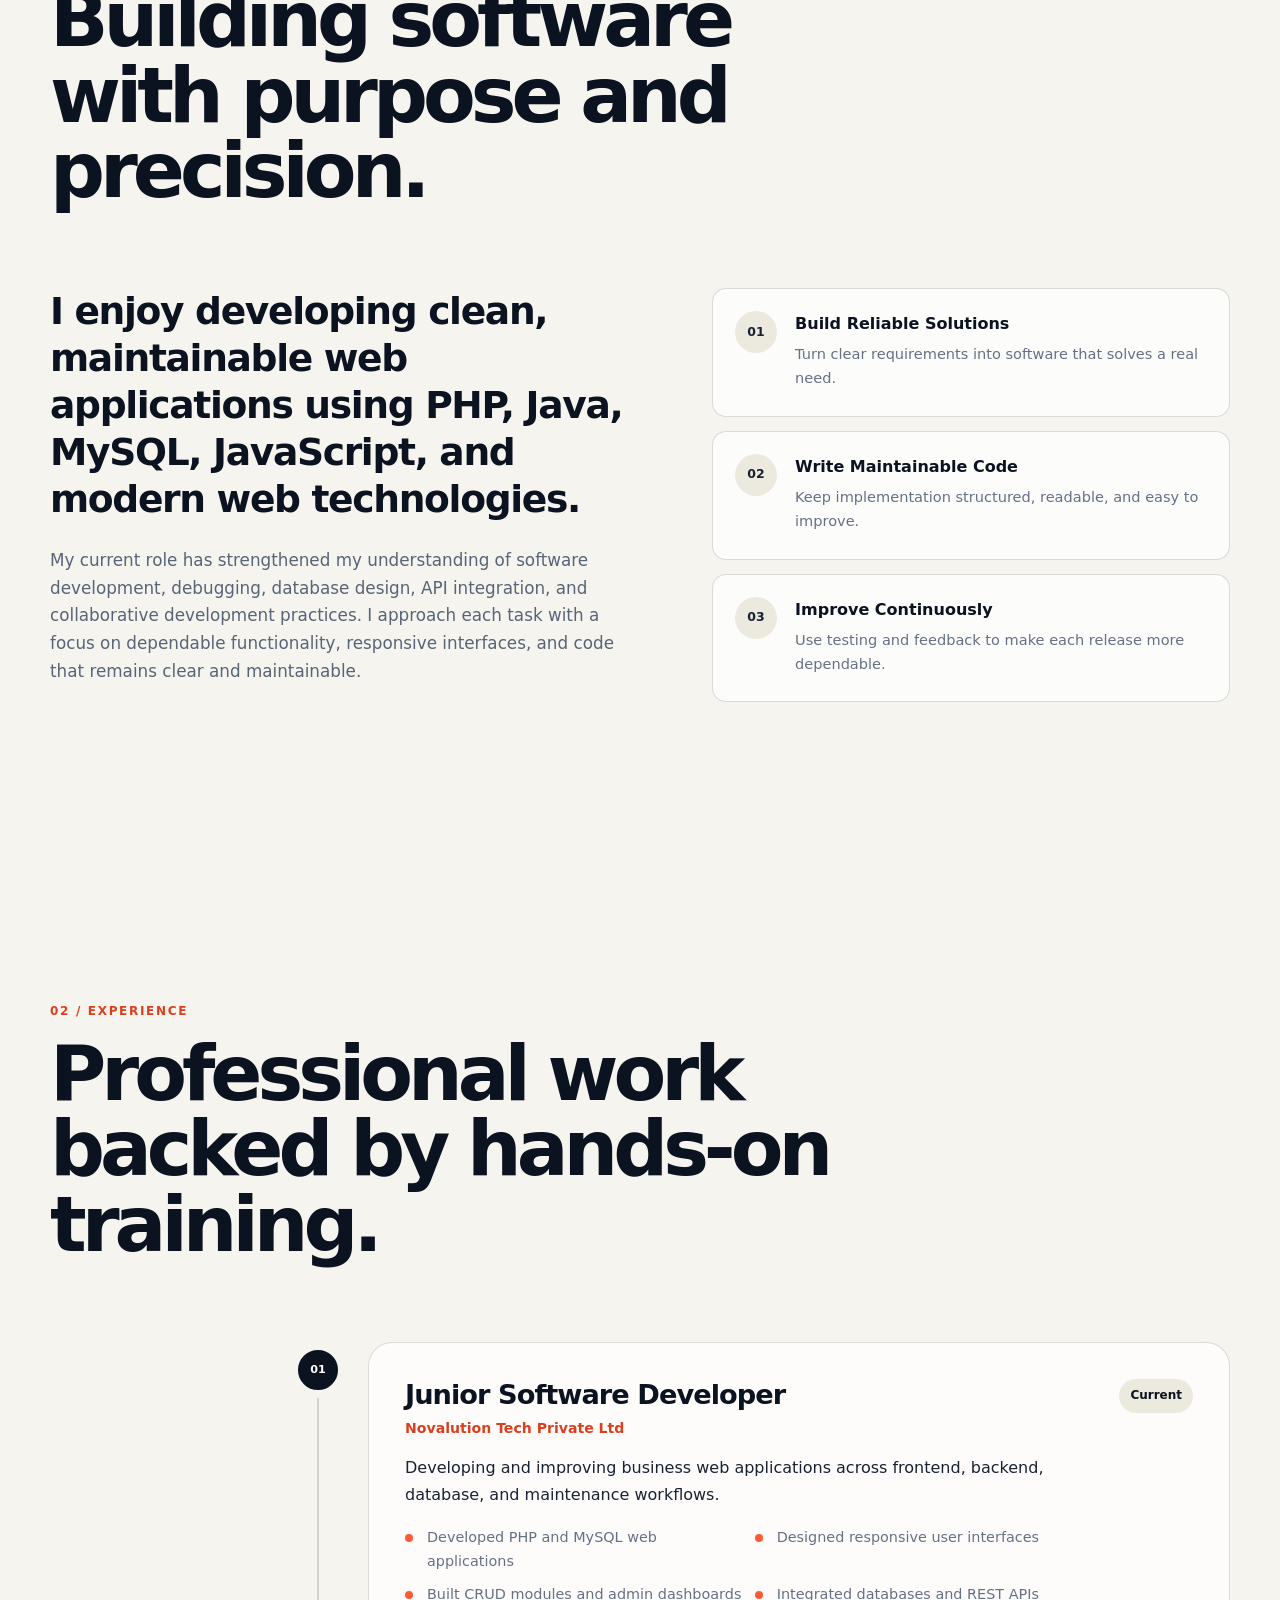
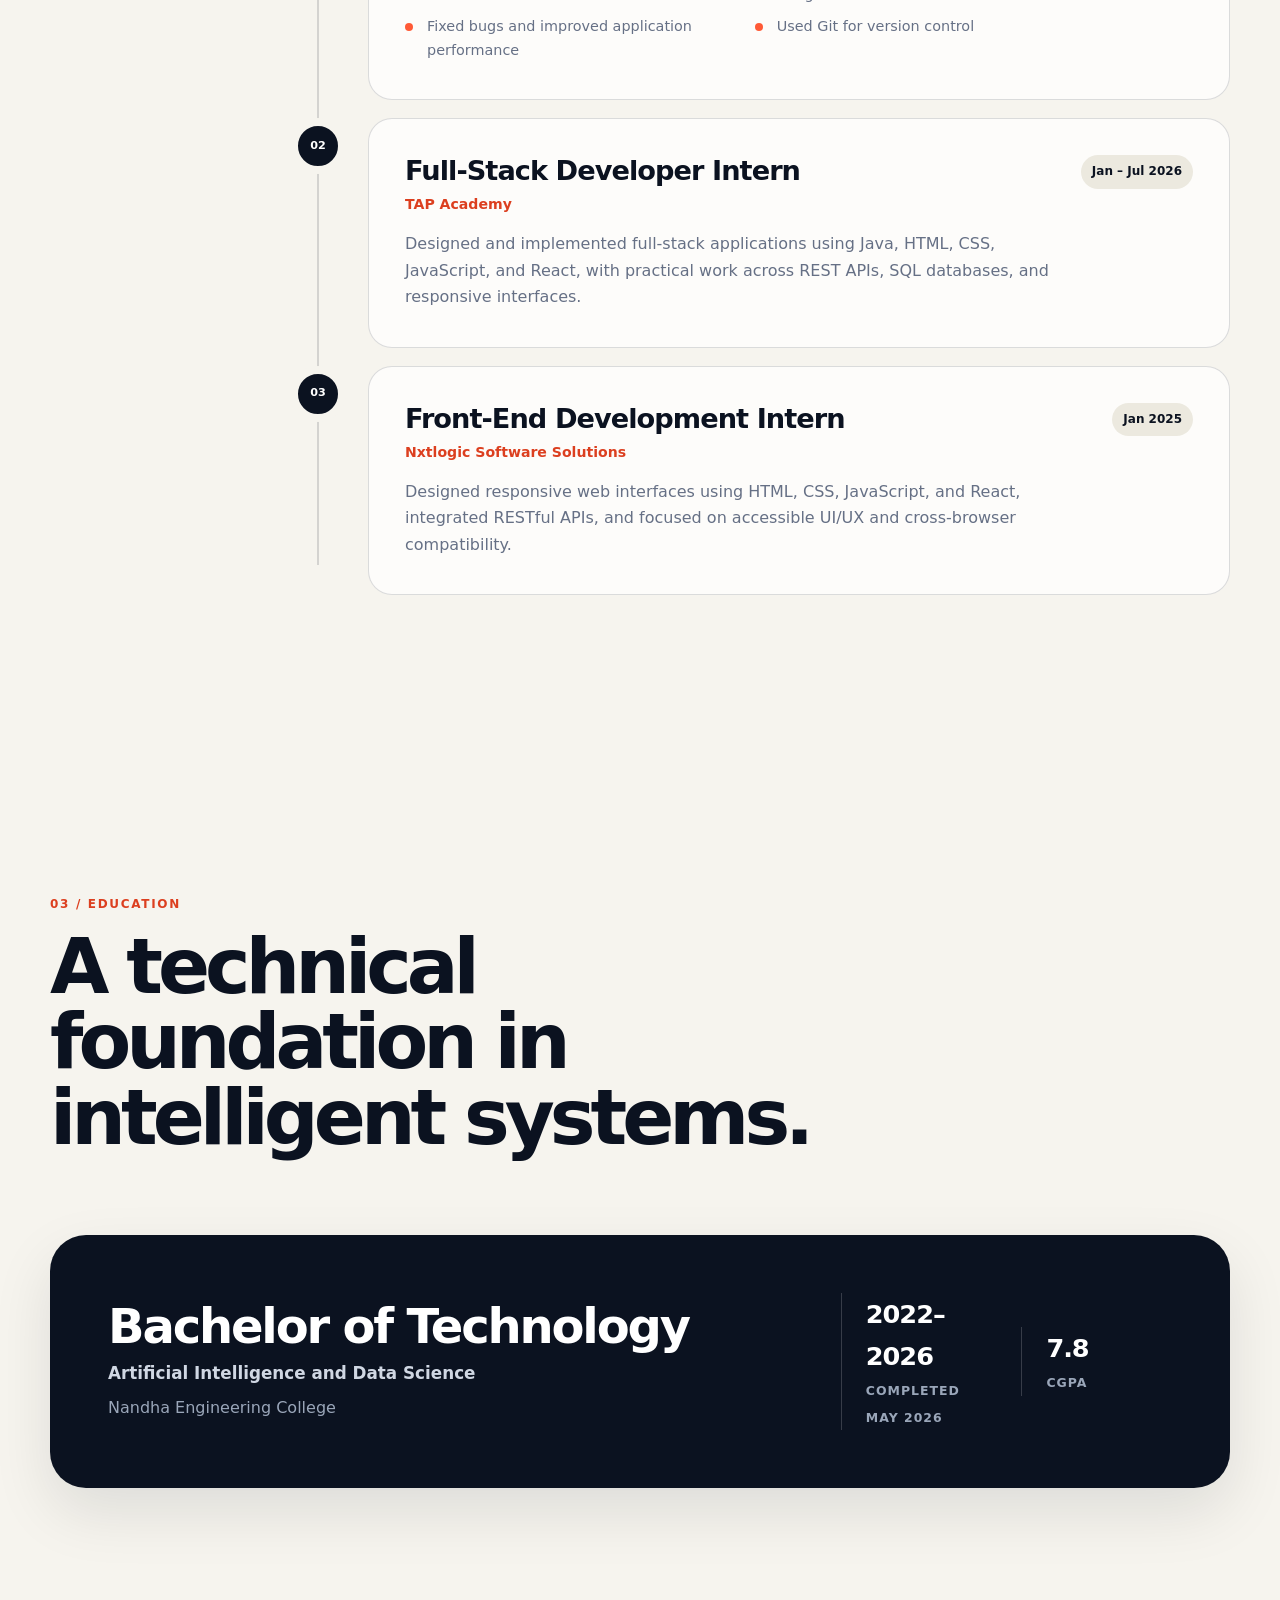
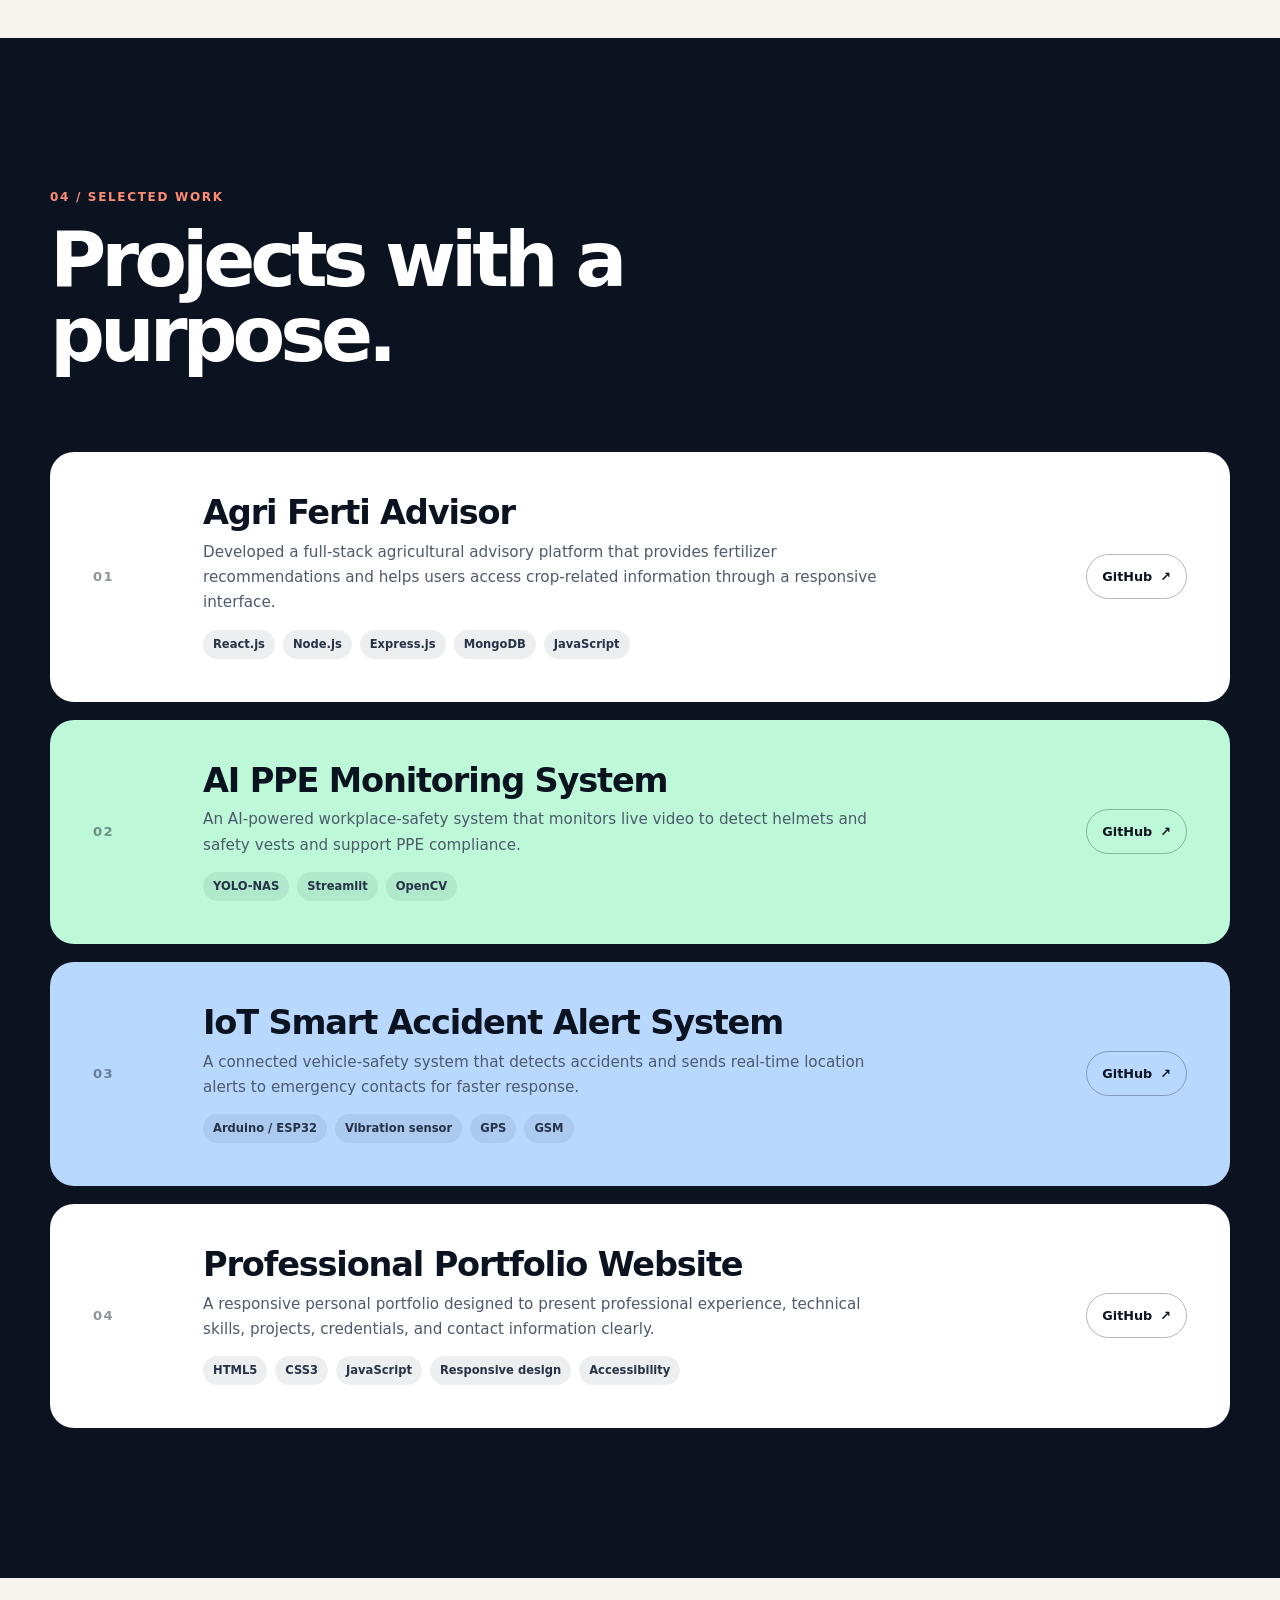
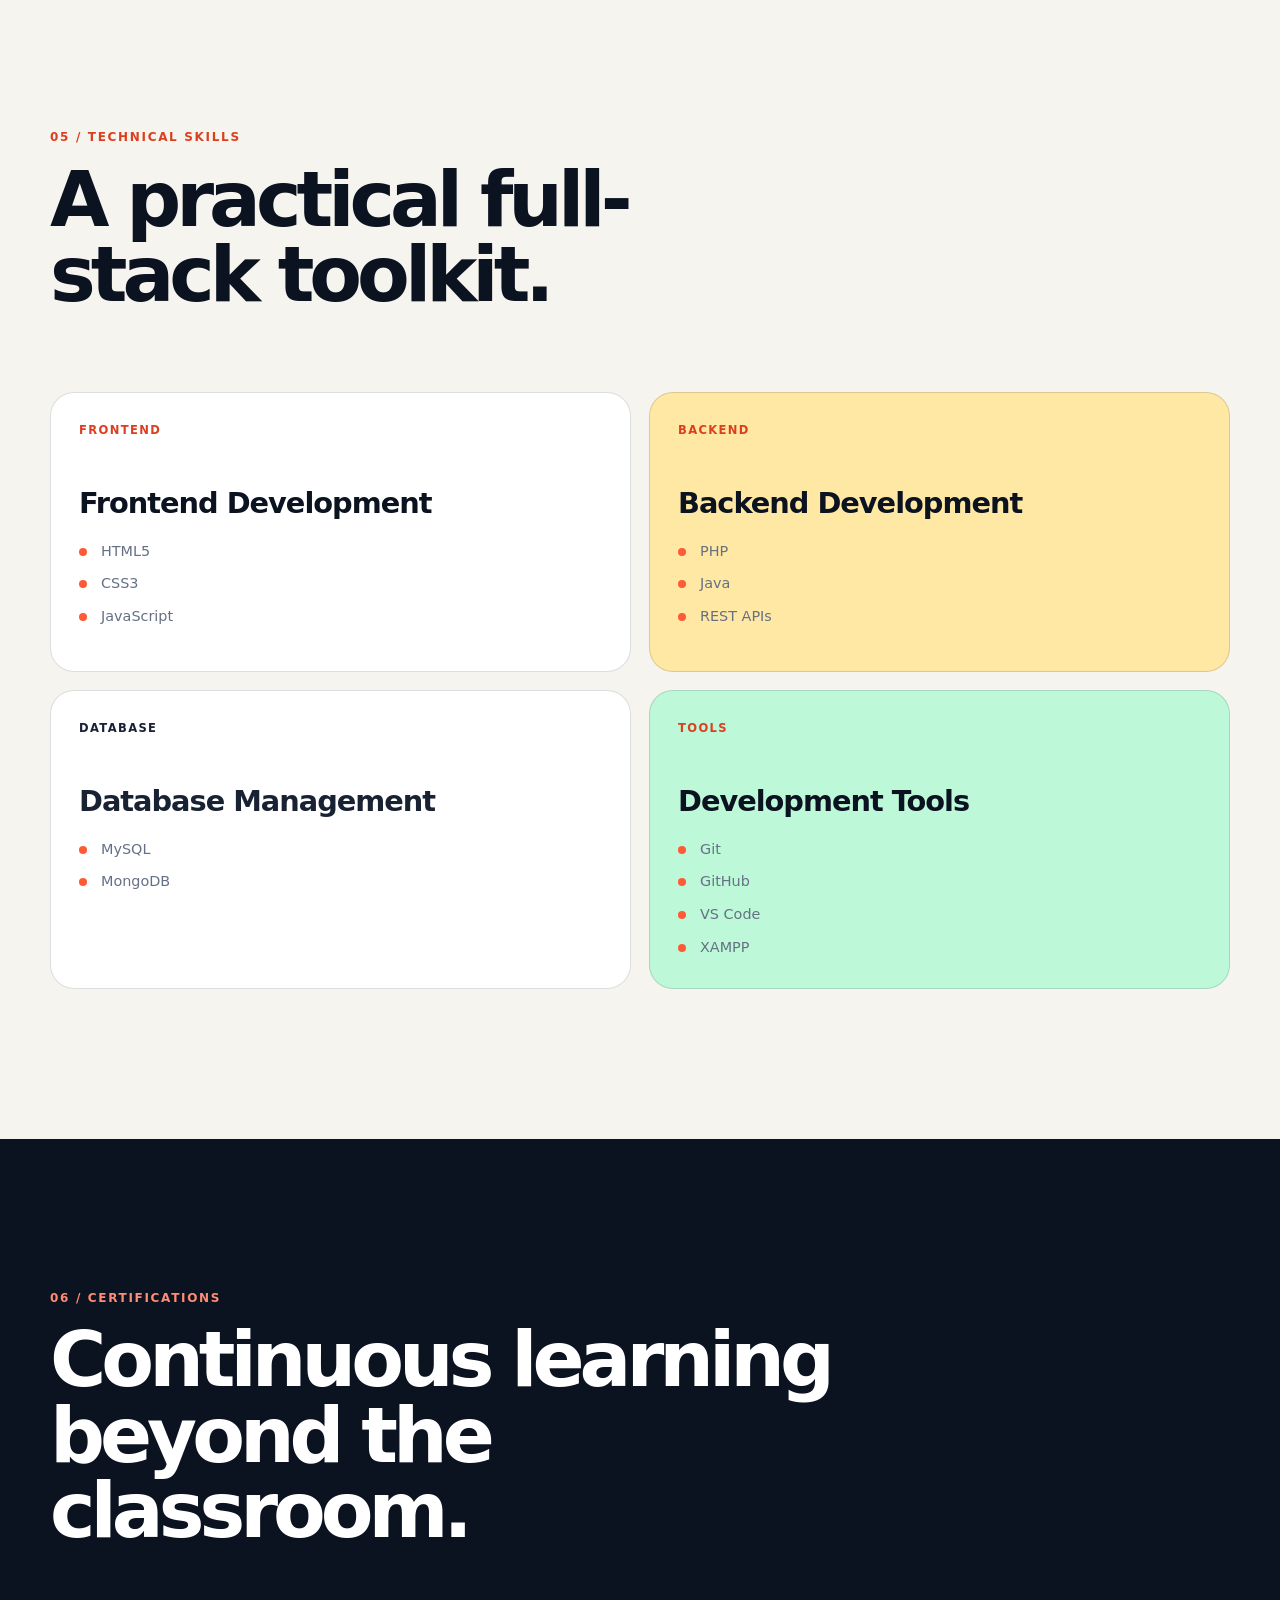
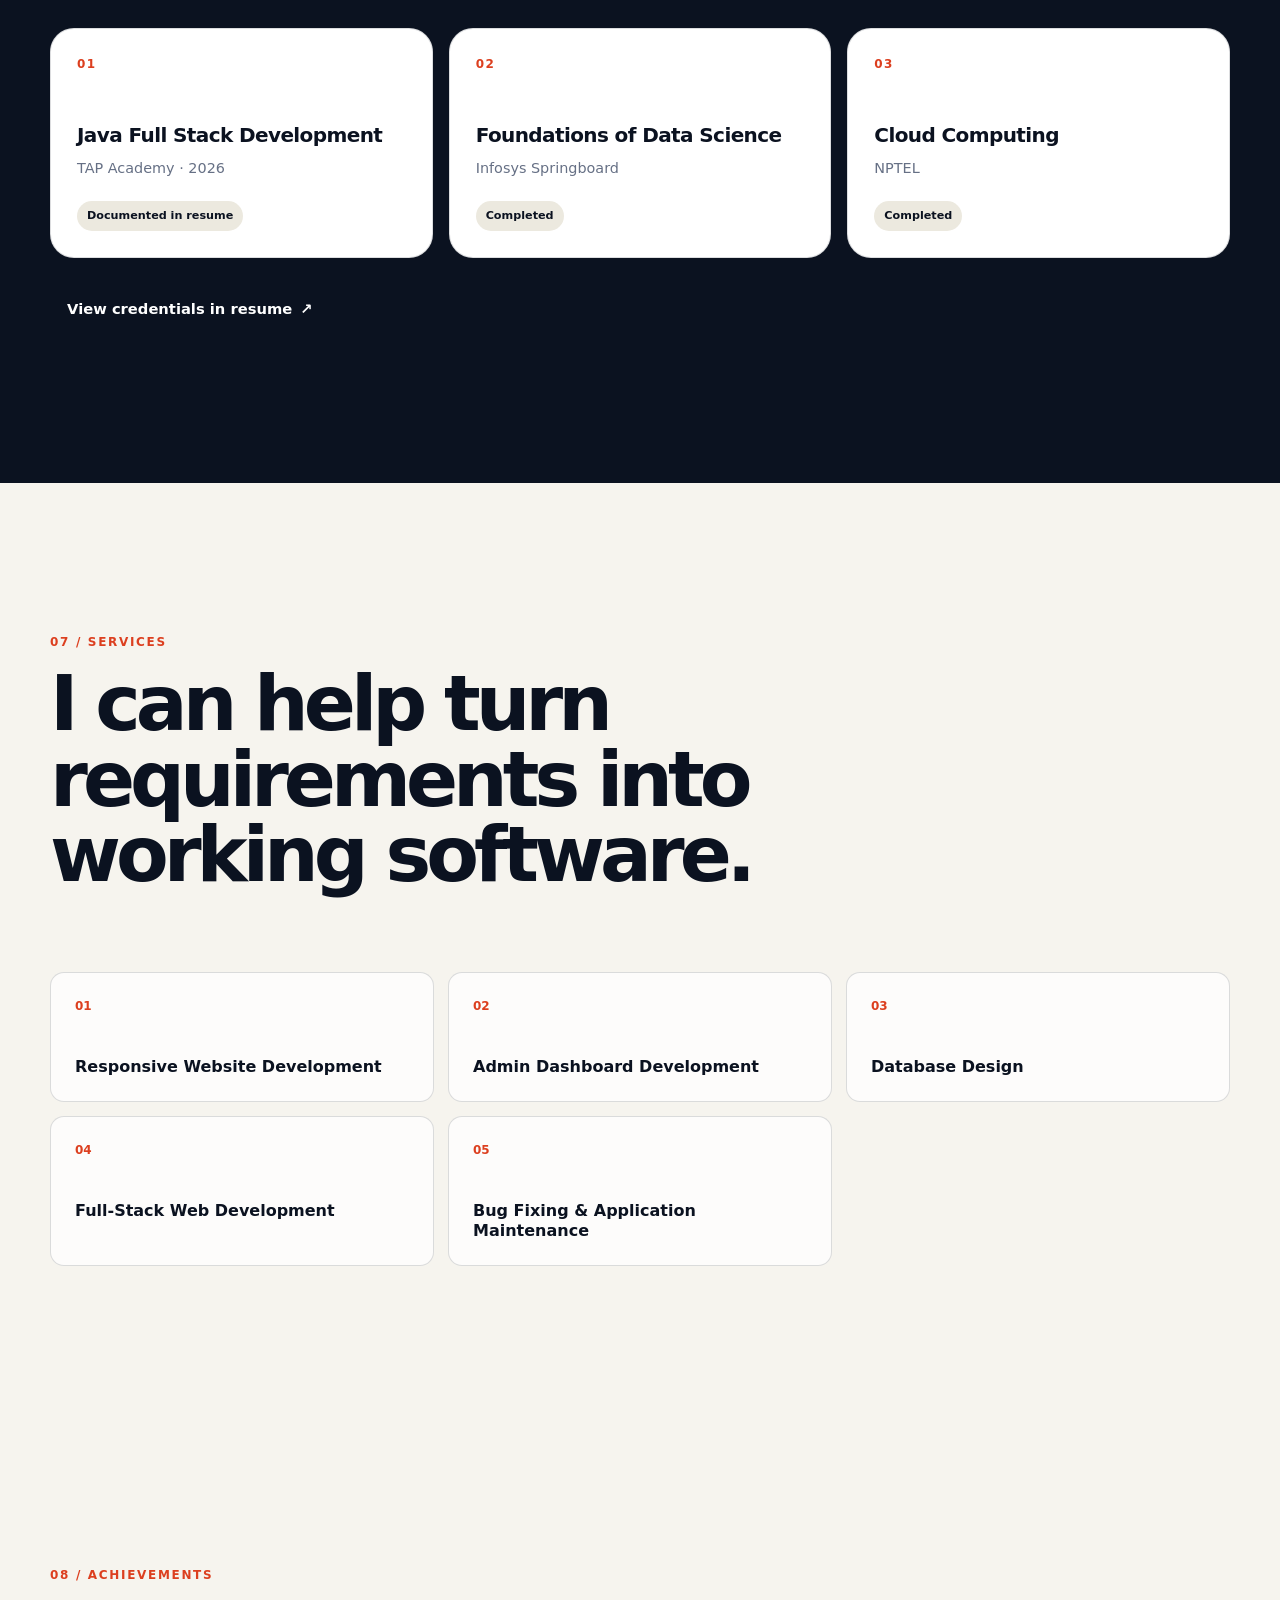
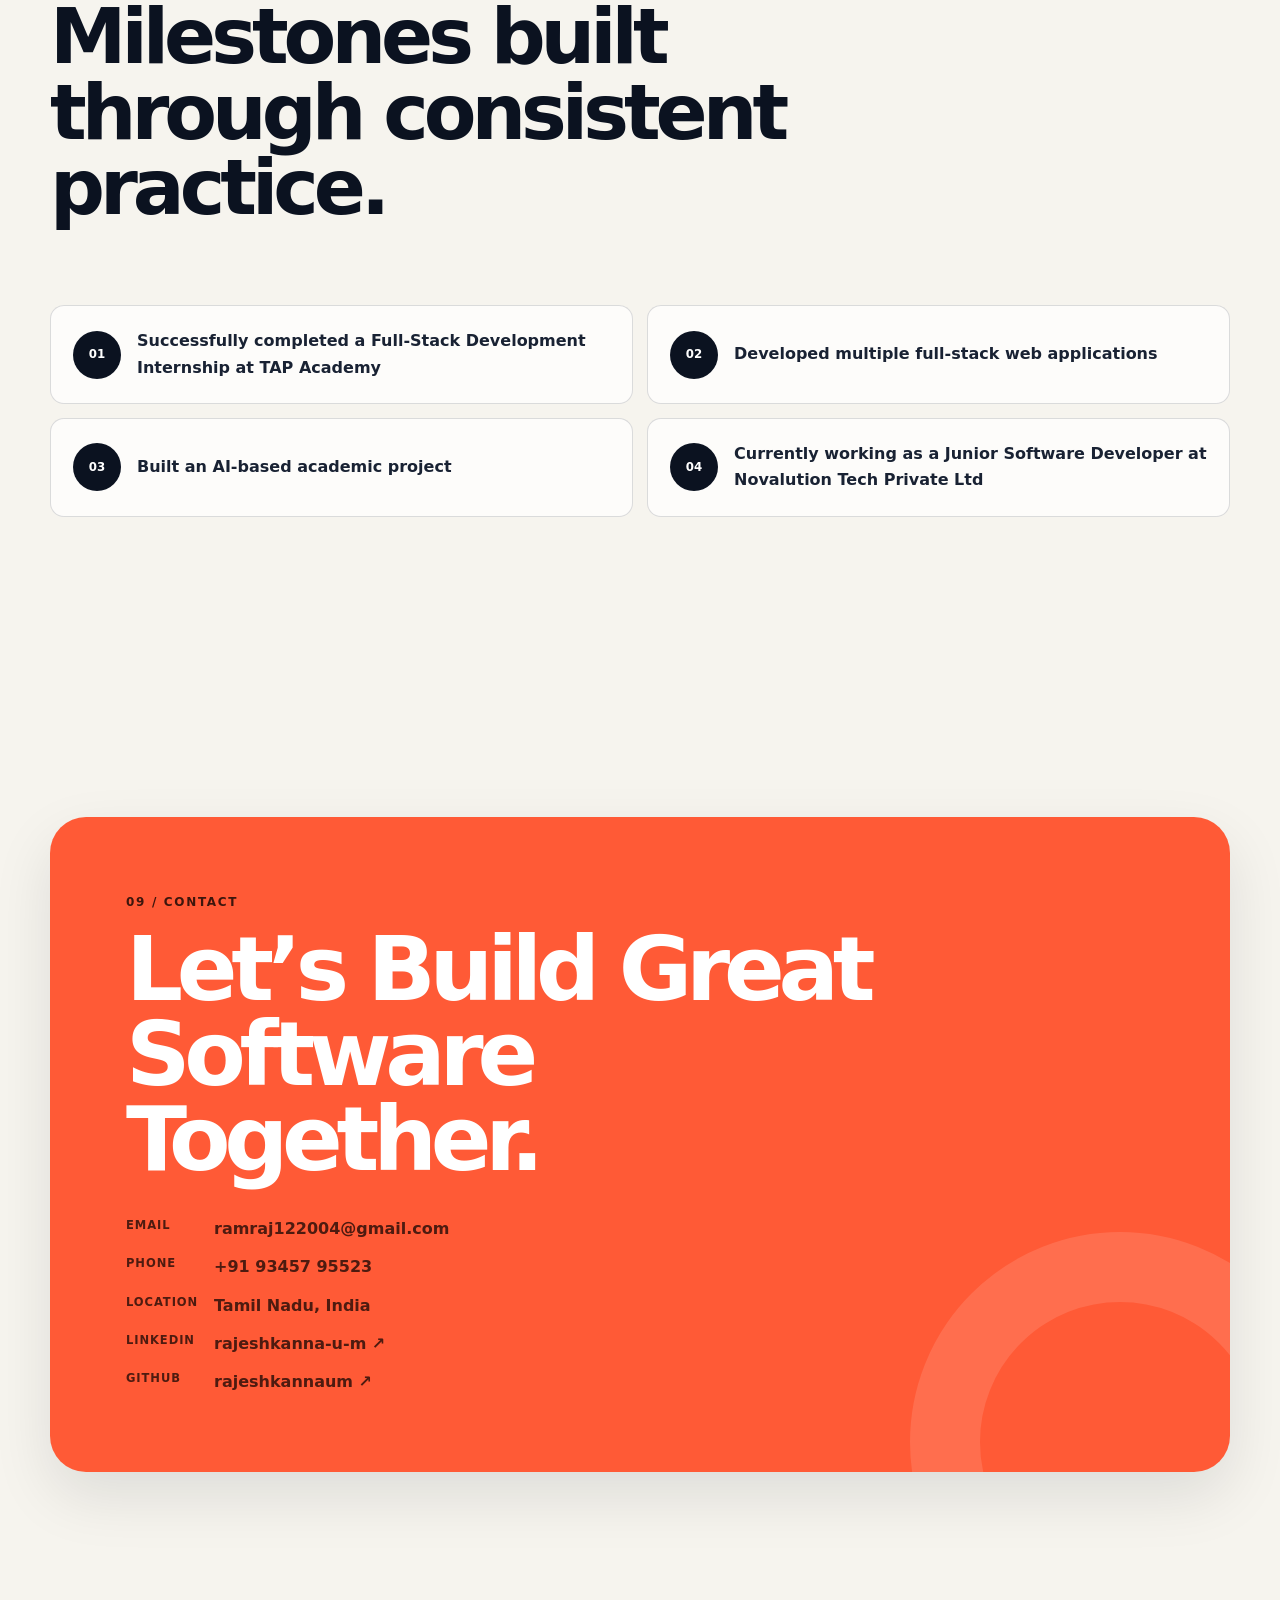
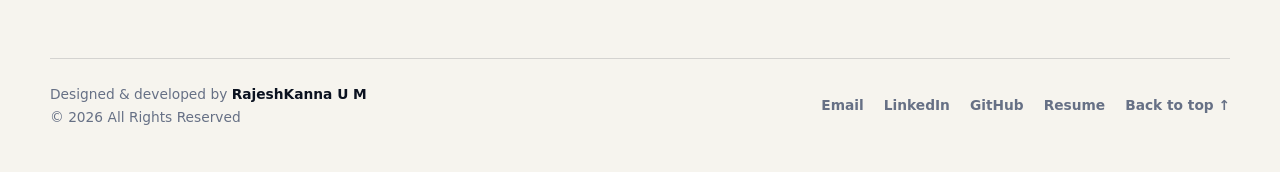
==== commit b26f11d4: "Update portfolio" ====
--- a/index.html
+++ b/index.html
@@ -43,7 +43,7 @@
         "https://www.linkedin.com/in/rajeshkanna-u-m/",
         "https://github.com/rajeshkannaum"
       ],
-      "knowsAbout": ["Java", "PHP", "HTML", "CSS", "JavaScript", "Bootstrap", "REST APIs", "SQL", "MySQL", "MongoDB", "Git", "Full-Stack Development"]
+      "knowsAbout": ["Java", "PHP", "HTML", "CSS", "JavaScript",  "REST APIs", "SQL", "MySQL", "MongoDB", "Git", "Full-Stack Development"]
     }
   </script>
   <link rel="stylesheet" href="assets/css/style.css">
